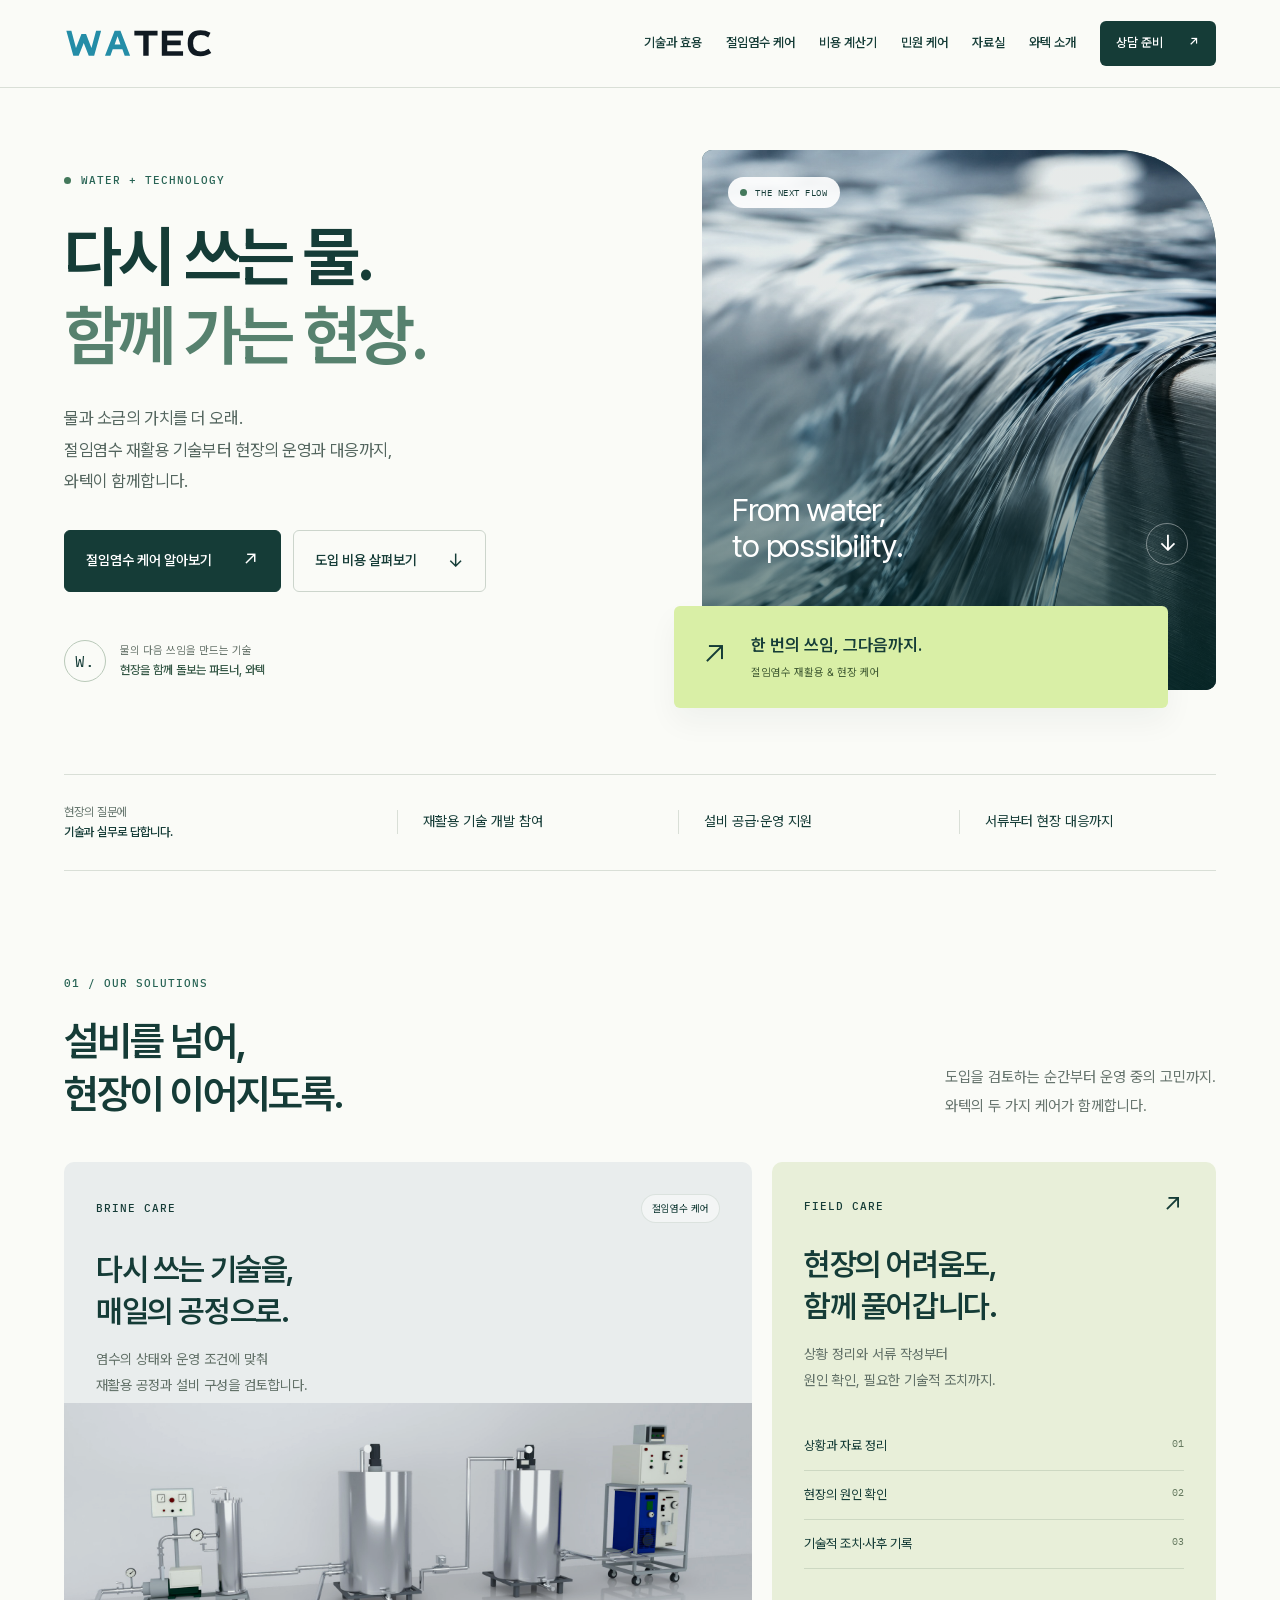
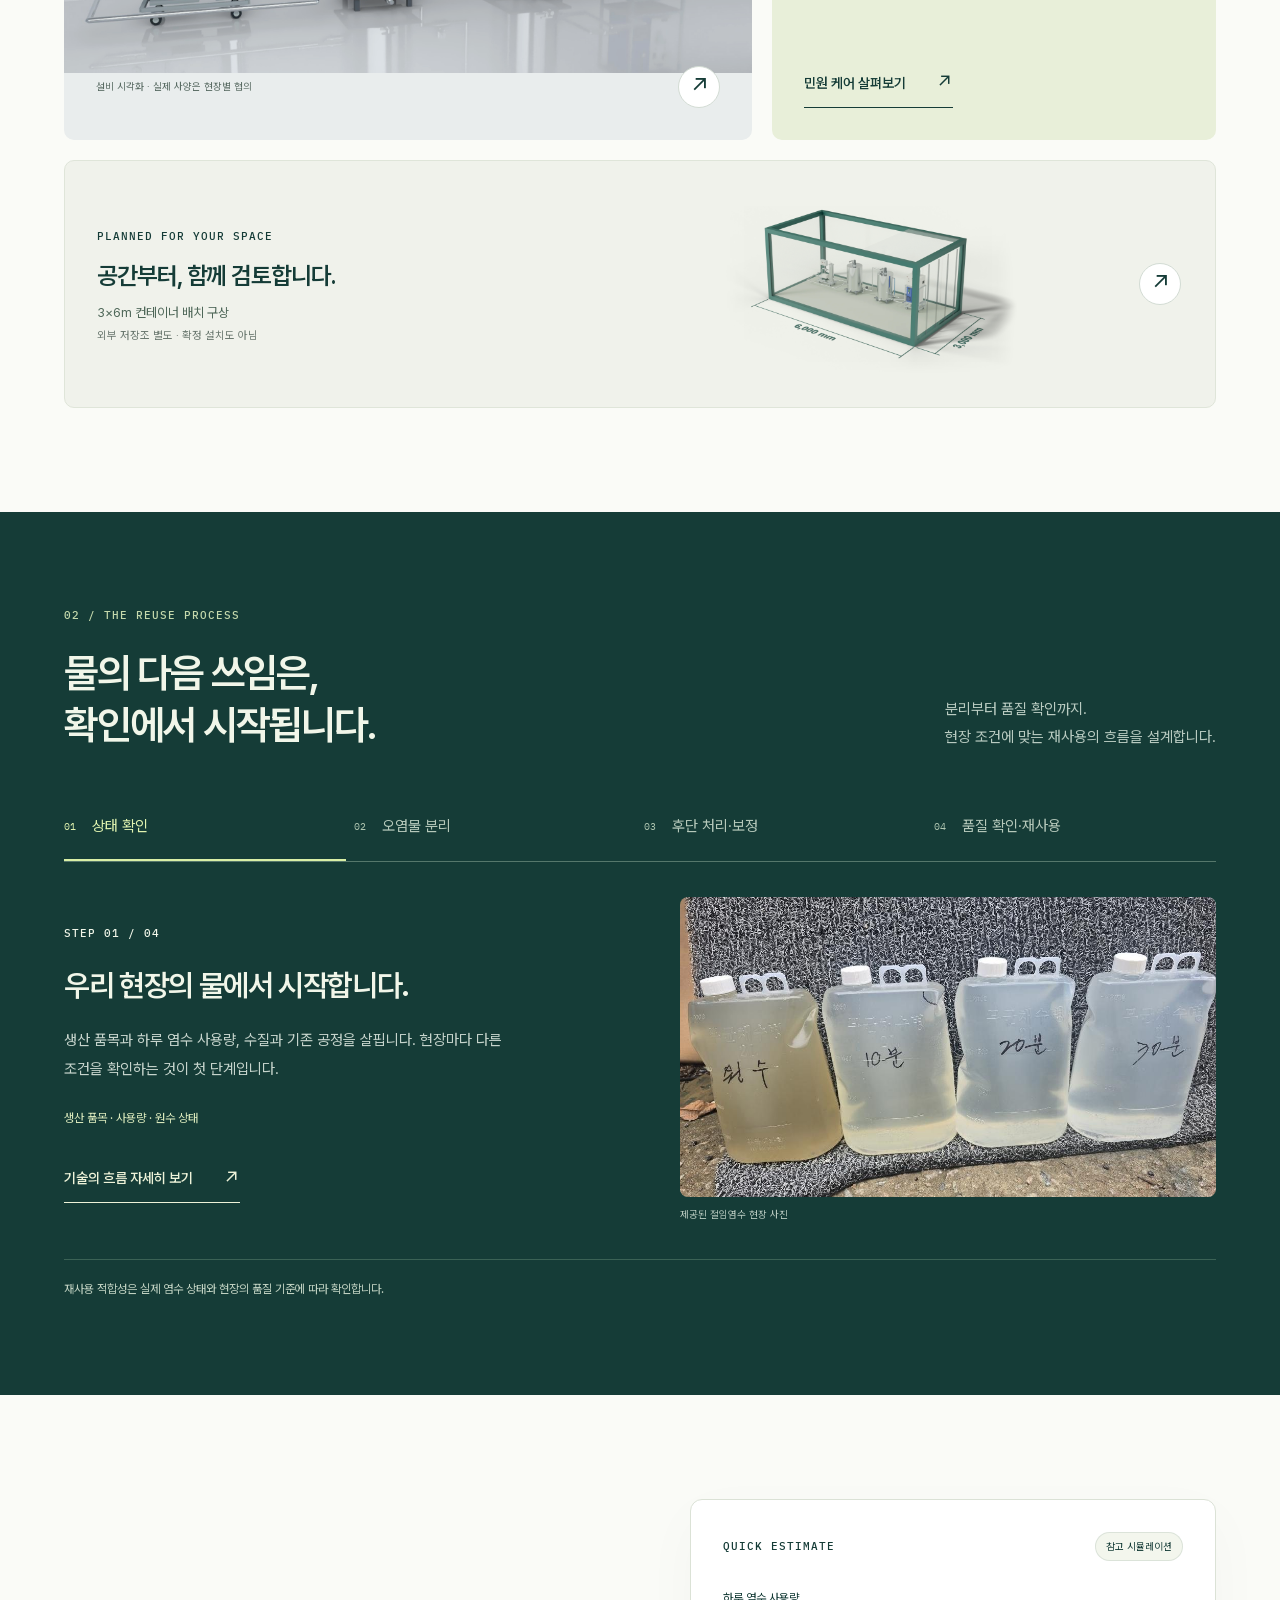
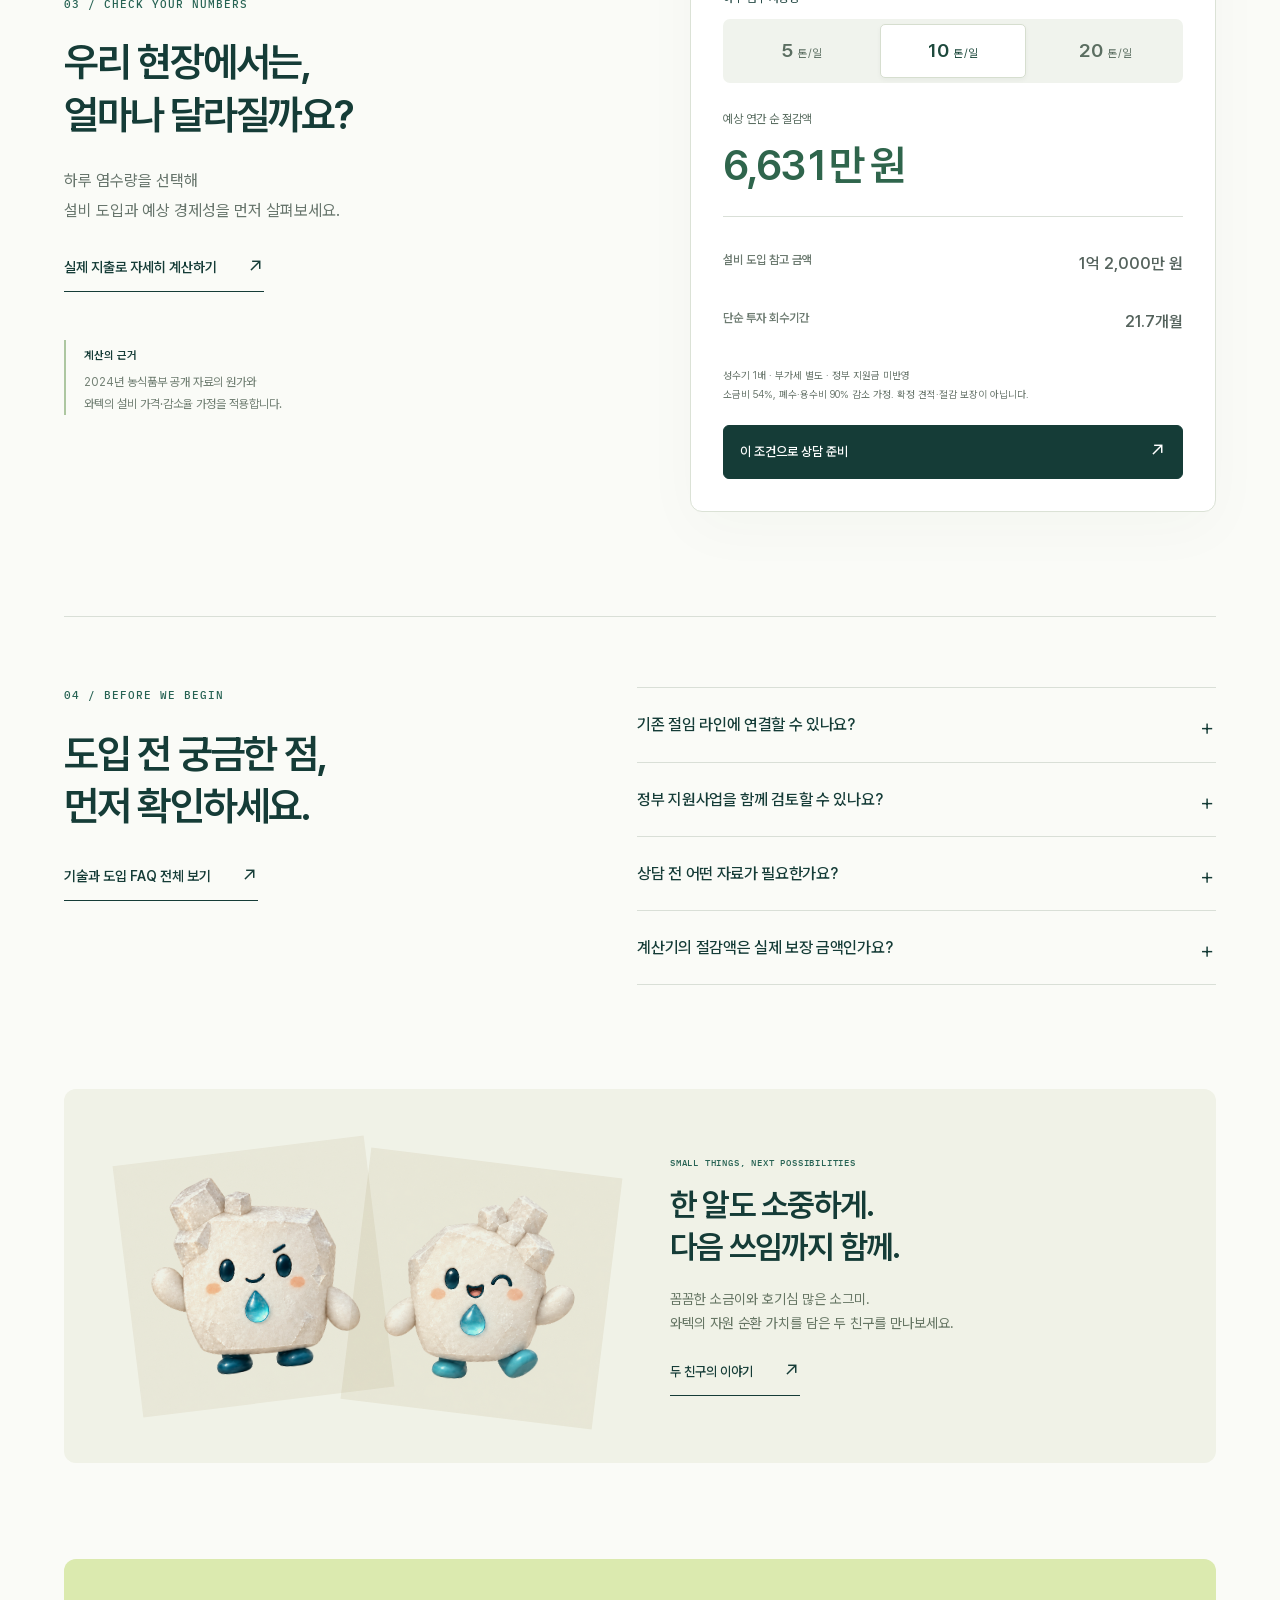
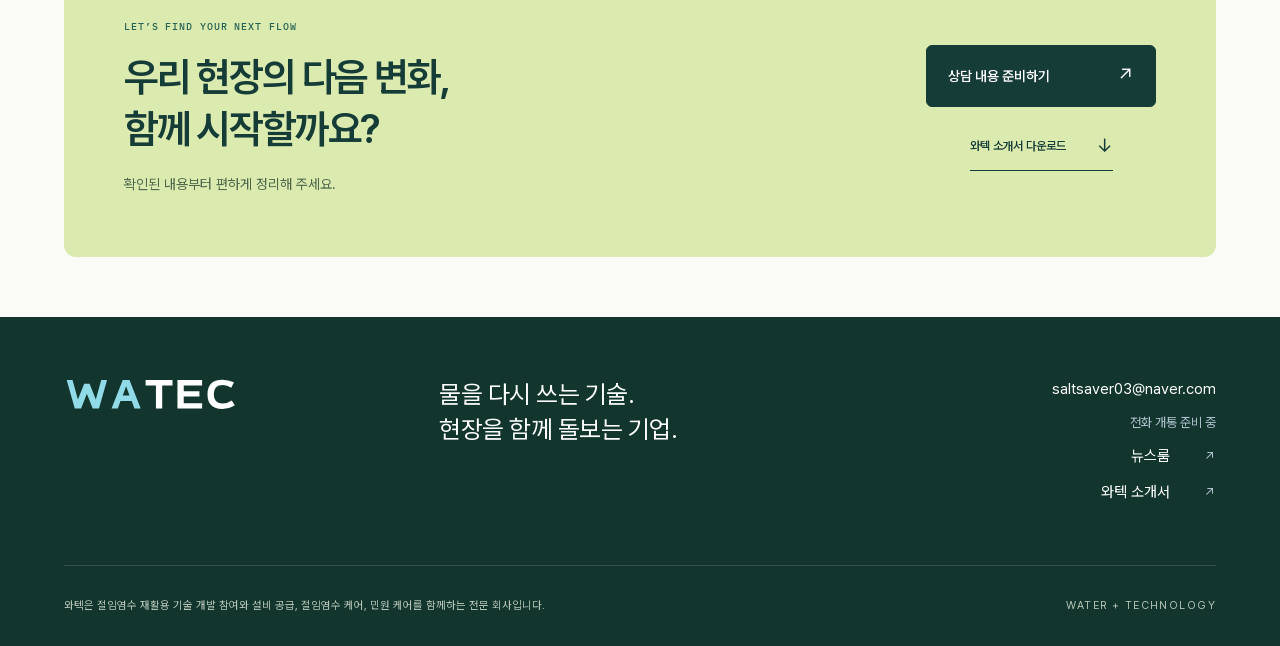
==== index.html @ d9c5944d "Publish WATEC W28 shared preview" ====
<!doctype html><html lang="ko"><head><meta charset="utf-8"><meta name="viewport" content="width=device-width,initial-scale=1"><meta name="robots" content="noindex,nofollow"><meta name="description" content="절임염수 재활용과 현장 케어. 와텍은 절임염수 재활용 기술 개발 참여와 설비 공급, 절임염수 케어, 민원 케어를 함께하는 전문 회사입니다."><meta name="theme-color" content="#153c37"><meta property="og:type" content="website"><meta property="og:locale" content="ko_KR"><meta property="og:title" content="절임염수 재활용과 현장 케어 | WATEC 와텍"><meta property="og:description" content="와텍은 절임염수 재활용 기술 개발 참여와 설비 공급, 절임염수 케어, 민원 케어를 함께하는 전문 회사입니다."><title>절임염수 재활용과 현장 케어 | WATEC 와텍</title><link rel="icon" href="assets/favicon.svg?v=simple-3" type="image/svg+xml"><link rel="stylesheet" href="assets/fonts/pretendard/pretendard.css"><link rel="stylesheet" href="style.css?v=w27"><link rel="stylesheet" href="economics.css?v=w27"><link rel="stylesheet" href="postmodern.css?v=w27"><link rel="stylesheet" href="concept.css?v=w28"></head><body class="home-page"><a class="skip" href="#main">본문으로 이동</a><header class="header"><a class="brand" href="index.html" aria-label="WATEC 홈"><img src="assets/logo.svg?v=simple-3" width="174" height="36" alt="WATEC — WATER + TECHNOLOGY"></a><button class="menu-toggle" aria-label="메뉴 열기" aria-expanded="false" aria-controls="nav">메뉴 <span>＋</span></button><nav id="nav"><a href="technology.html">기술과 효용</a><a href="system.html">절임염수 케어</a><a href="economics.html">비용 계산기</a><a href="complaints.html">민원 케어</a><a href="resources.html">자료실</a><a href="about.html">와텍 소개</a><a class="nav-cta" href="inquiry.html">상담 준비 <span aria-hidden="true">↗</span></a></nav></header><main id="main">
<section class="w-hero w-shell" aria-labelledby="home-title">
  <div class="w-hero-copy">
    <p class="w-eyebrow"><span class="w-dot" aria-hidden="true"></span> WATER + TECHNOLOGY</p>
    <h1 id="home-title">다시 쓰는 물. <br><em>함께 가는 현장.</em></h1>
    <p class="w-hero-desc">물과 소금의 가치를 더 오래. <br>절임염수 재활용 기술부터 현장의 운영과 대응까지, <br>와텍이 함께합니다.</p>
    <div class="w-actions"><a class="w-button" href="system.html">절임염수 케어 알아보기 <span aria-hidden="true">↗</span></a><a class="w-button w-button-outline" href="#home-economics">도입 비용 살펴보기 <span aria-hidden="true">↓</span></a></div>
    <div class="w-hero-foot"><span class="w-mini-mark" aria-hidden="true">W.</span><p>물의 다음 쓰임을 만드는 기술 <br><strong>현장을 함께 돌보는 파트너, 와텍</strong></p></div>
  </div>
  <div class="w-hero-visual">
    <img class="w-water" src="assets/watec-water-r06.jpg" width="1536" height="1024" fetchpriority="high" alt="금속 표면 위로 흐르는 맑은 물을 표현한 와텍 브랜드 이미지">
    <div class="w-visual-label"><span class="w-dot" aria-hidden="true"></span> THE NEXT FLOW</div>
    <div class="w-water-caption"><span>From water, <br>to possibility.</span><a href="#home-flow" aria-label="재활용 처리 흐름 보기">↓</a></div>
    <div class="w-floating-note"><span aria-hidden="true">↗</span><div><strong>한 번의 쓰임, 그다음까지.</strong><p>절임염수 재활용 & 현장 케어</p></div></div>
  </div>
</section>
<div class="w-strip w-shell" aria-label="와텍의 업무 영역"><p>현장의 질문에 <br><strong>기술과 실무로 답합니다.</strong></p><span>재활용 기술 개발 참여</span><span>설비 공급·운영 지원</span><span>서류부터 현장 대응까지</span></div>
<section class="w-section w-shell" id="solutions">
  <div class="w-section-head"><div><p class="w-eyebrow">01 / OUR SOLUTIONS</p><h2>설비를 넘어, <br>현장이 이어지도록.</h2></div><p>도입을 검토하는 순간부터 운영 중의 고민까지. <br>와텍의 두 가지 케어가 함께합니다.</p></div>
  <div class="w-bento">
    <article class="w-equipment-card"><div class="w-card-top"><span class="w-overline">BRINE CARE</span><span class="w-badge">절임염수 케어</span></div><h3>다시 쓰는 기술을, <br>매일의 공정으로.</h3><p>염수의 상태와 운영 조건에 맞춰 <br>재활용 공정과 설비 구성을 검토합니다.</p><img src="assets/watec-equipment-r06.jpg" width="1920" height="1080" loading="lazy" alt="처리 탱크와 배관, 제어반을 표현한 절임염수 재활용 설비 시각화"><div class="w-card-bottom"><span>설비 시각화 · 실제 사양은 현장별 협의</span><a class="w-round-link" href="system.html" aria-label="절임염수 케어 자세히 보기">↗</a></div></article>
    <article class="w-care-card"><div class="w-card-top"><span class="w-overline">FIELD CARE</span><span class="w-outline-icon" aria-hidden="true">↗</span></div><h3>현장의 어려움도, <br>함께 풀어갑니다.</h3><p>상황 정리와 서류 작성부터 <br>원인 확인, 필요한 기술적 조치까지.</p><ul><li>상황과 자료 정리 <span>01</span></li><li>현장의 원인 확인 <span>02</span></li><li>기술적 조치·사후 기록 <span>03</span></li></ul><a class="w-text-link" href="complaints.html">민원 케어 살펴보기 <span aria-hidden="true">↗</span></a></article>
    <a class="w-install-card" href="technology.html#installation"><div><span class="w-overline">PLANNED FOR YOUR SPACE</span><h3>공간부터, 함께 검토합니다.</h3><p>3×6m 컨테이너 배치 구상 <br><small>외부 저장조 별도 · 확정 설치도 아님</small></p></div><img src="assets/container-xray.webp" width="1536" height="1024" loading="lazy" alt="컨테이너 안의 설비 배치를 보여 주는 개념 시각화"><span class="w-round-link" aria-hidden="true">↗</span></a>
  </div>
</section>
<section class="w-flow" id="home-flow"><div class="w-shell">
  <div class="w-section-head"><div><p class="w-eyebrow">02 / THE REUSE PROCESS</p><h2>물의 다음 쓰임은, <br>확인에서 시작됩니다.</h2></div><p>분리부터 품질 확인까지. <br>현장 조건에 맞는 재사용의 흐름을 설계합니다.</p></div>
  <div class="w-flow-tabs" role="tablist" aria-label="재활용 처리 단계" hidden><button type="button" role="tab" id="flow-tab-0" aria-controls="flow-panel-0" aria-selected="true" tabindex="0"><span>01</span>상태 확인</button><button type="button" role="tab" id="flow-tab-1" aria-controls="flow-panel-1" aria-selected="false" tabindex="-1"><span>02</span>오염물 분리</button><button type="button" role="tab" id="flow-tab-2" aria-controls="flow-panel-2" aria-selected="false" tabindex="-1"><span>03</span>후단 처리·보정</button><button type="button" role="tab" id="flow-tab-3" aria-controls="flow-panel-3" aria-selected="false" tabindex="-1"><span>04</span>품질 확인·재사용</button></div>
  <div class="w-flow-panels"><article class="flow-panel" id="flow-panel-0" role="tabpanel" aria-labelledby="flow-tab-0" tabindex="0"><div class="flow-panel-copy"><span class="w-overline">STEP 01 / 04</span><h3>우리 현장의 물에서 시작합니다.</h3><p>생산 품목과 하루 염수 사용량, 수질과 기존 공정을 살핍니다. 현장마다 다른 조건을 확인하는 것이 첫 단계입니다.</p><span class="flow-check">생산 품목 · 사용량 · 원수 상태</span><a class="w-text-link" href="technology.html#principle">기술의 흐름 자세히 보기 <span aria-hidden="true">↗</span></a></div><figure><img src="assets/highsalt-series.jpg" width="900" height="600" loading="lazy" alt="제공된 절임염수 현장 사진"><figcaption>제공된 절임염수 현장 사진</figcaption></figure></article><article class="flow-panel" id="flow-panel-1" role="tabpanel" aria-labelledby="flow-tab-1" tabindex="0"><div class="flow-panel-copy"><span class="w-overline">STEP 02 / 04</span><h3>작은 기포로, 분리의 가능성을.</h3><p>버블·부상분리를 이용해 오염물을 떠오르게 하고, 다단 챔버에서 걷어내는 구성을 검토합니다.</p><span class="flow-check">버블 발생 · 부상분리 · 다단 챔버</span><a class="w-text-link" href="technology.html#principle">기술의 흐름 자세히 보기 <span aria-hidden="true">↗</span></a></div><figure><div class="foam-rotate"><img src="assets/foam-chamber.jpg" width="900" height="600" loading="lazy" alt="제공된 거품 포집 챔버 현장 사진"></div><figcaption>제공된 거품 포집 챔버 현장 사진</figcaption></figure></article><article class="flow-panel" id="flow-panel-2" role="tabpanel" aria-labelledby="flow-tab-2" tabindex="0"><div class="flow-panel-copy"><span class="w-overline">STEP 03 / 04</span><h3>다음 공정에 필요한 조건으로.</h3><p>후단 오존 처리, 계측과 염도 보정 등 현장에 필요한 범위를 정합니다. 분리와 후단 처리를 하나의 흐름으로 연결합니다.</p><span class="flow-check">후단 처리 · 계측 · 염도 보정</span><a class="w-text-link" href="technology.html#principle">기술의 흐름 자세히 보기 <span aria-hidden="true">↗</span></a></div><figure><img src="assets/watec-equipment-r06.jpg" width="900" height="600" loading="lazy" alt="처리 탱크와 제어반을 표현한 설비 시각화"><figcaption>처리 탱크와 제어반을 표현한 설비 시각화</figcaption></figure></article><article class="flow-panel" id="flow-panel-3" role="tabpanel" aria-labelledby="flow-tab-3" tabindex="0"><div class="flow-panel-copy"><span class="w-overline">STEP 04 / 04</span><h3>확인한 물을, 다음 쓰임으로.</h3><p>염도·탁도·냄새·pH·미생물·잔류오존 등 필요한 기준을 확인하고 재사용 여부를 판단합니다. 운전 기록과 관리도 함께 살핍니다.</p><span class="flow-check">품질 기준 · 재사용 판단 · 운전 기록</span><a class="w-text-link" href="technology.html#principle">기술의 흐름 자세히 보기 <span aria-hidden="true">↗</span></a></div><figure><img src="assets/watec-water-r06.jpg" width="900" height="600" loading="lazy" alt="물의 흐름을 표현한 브랜드 연출 이미지"><figcaption>물의 흐름을 표현한 브랜드 연출 이미지</figcaption></figure></article></div>
  <p class="w-flow-note">재사용 적합성은 실제 염수 상태와 현장의 품질 기준에 따라 확인합니다.</p>
</div></section>
<section class="w-section w-shell w-economics" id="home-economics">
  <div class="w-economics-copy"><p class="w-eyebrow">03 / CHECK YOUR NUMBERS</p><h2>우리 현장에서는, <br>얼마나 달라질까요?</h2><p>하루 염수량을 선택해 <br>설비 도입과 예상 경제성을 먼저 살펴보세요.</p><a class="w-text-link" href="economics.html">실제 지출로 자세히 계산하기 <span aria-hidden="true">↗</span></a><div class="w-source-note"><span>계산의 근거</span><p>2024년 농식품부 공개 자료의 원가와 <br>와텍의 설비 가격·감소율 가정을 적용합니다.</p></div></div>
  <div class="w-roi-card"><div class="w-roi-top"><span class="w-overline">QUICK ESTIMATE</span><span class="w-badge">참고 시뮬레이션</span></div><p class="w-roi-label" id="quick-volume-label">하루 염수 사용량</p><div class="w-size-options" role="group" aria-labelledby="quick-volume-label"><button type="button" data-quick-tons="5" aria-pressed="false">5 <span>톤/일</span></button><button type="button" data-quick-tons="10" aria-pressed="true">10 <span>톤/일</span></button><button type="button" data-quick-tons="20" aria-pressed="false">20 <span>톤/일</span></button></div>
  <div class="w-roi-results" aria-live="polite" aria-atomic="true"><div class="w-roi-main"><span>예상 연간 순 절감액</span><strong id="quick-savings">6,631만 원</strong></div><dl><div><dt>설비 도입 참고 금액</dt><dd id="quick-capex">1억 2,000만 원</dd></div><div><dt>단순 투자 회수기간</dt><dd id="quick-payback">21.7개월</dd></div></dl></div><p class="w-roi-note">성수기 1배 · 부가세 별도 · 정부 지원금 미반영 <br>소금비 54%, 폐수·용수비 90% 감소 가정. 확정 견적·절감 보장이 아닙니다.</p><a id="quick-inquiry" class="w-button" href="inquiry.html?care=brine&amp;tons=10&amp;peak=1&amp;mode=reference">이 조건으로 상담 준비 <span aria-hidden="true">↗</span></a><noscript><p>다른 용량의 계산은 <a href="economics.html">전체 비용 계산기</a>에서 JavaScript를 켠 뒤 확인해 주세요.</p></noscript></div>
</section>
<section class="w-section w-shell w-faq-section"><div><p class="w-eyebrow">04 / BEFORE WE BEGIN</p><h2>도입 전 궁금한 점, <br>먼저 확인하세요.</h2><a class="w-text-link" href="technology.html#faq">기술과 도입 FAQ 전체 보기 <span aria-hidden="true">↗</span></a></div><div class="w-faq-list"><details><summary>기존 절임 라인에 연결할 수 있나요?</summary><p>배관과 전원, 반입·정비 동선, 기존 탱크와의 연결 조건을 살펴봅니다. 3×6m 컨테이너 배치는 시각화 가정이며, 실제 설치 범위는 현장 확인 후 정합니다.</p></details><details><summary>정부 지원사업을 함께 검토할 수 있나요?</summary><p>와텍은 공고 확인과 신청 서류 준비를 지원합니다. 안내된 국비 30%·지방비 40%·자부담 30%는 2024년 자료이며, 현재 신청 자격과 지원 비율은 해당 연도 시군 공고에서 확인해야 합니다.</p></details><details><summary>상담 전 어떤 자료가 필요한가요?</summary><p>생산 품목, 하루 염수 사용량, 기존 설비 사진, 현재 불편한 점부터 준비해 주세요. 아직 모르는 내용이 있어도 확인된 정보부터 정리할 수 있습니다.</p></details><details><summary>계산기의 절감액은 실제 보장 금액인가요?</summary><p>공개 원가 자료와 설비 가격·감소율 가정을 적용한 참고 시뮬레이션입니다. 실제 가동일, 단가, 염수 상태와 운영 방식에 따라 달라집니다. 전체 계산기에서 실제 지출을 입력해 비교할 수 있습니다.</p></details></div></section>
<section class="w-friends w-shell"><div class="w-friends-art"><img src="assets/characters/sogeumi-salt-r01.png" width="1254" height="1254" loading="lazy" alt="와텍의 창작 캐릭터 소금이"><img src="assets/characters/sogeumi-friend-r01.png" width="1254" height="1254" loading="lazy" alt="와텍의 창작 캐릭터 소그미"></div><div><p class="w-eyebrow">SMALL THINGS, NEXT POSSIBILITIES</p><h2>한 알도 소중하게. <br>다음 쓰임까지 함께.</h2><p>꼼꼼한 소금이와 호기심 많은 소그미. <br>와텍의 자원 순환 가치를 담은 두 친구를 만나보세요.</p><a class="w-text-link" href="about.html#friends">두 친구의 이야기 <span aria-hidden="true">↗</span></a></div></section>

<section class="w-contact w-shell"><div><p class="w-eyebrow">LET’S FIND YOUR NEXT FLOW</p><h2>우리 현장의 다음 변화, <br>함께 시작할까요?</h2><p>확인된 내용부터 편하게 정리해 주세요.</p></div><div class="w-contact-actions"><a class="w-button" href="inquiry.html">상담 내용 준비하기 <span aria-hidden="true">↗</span></a><a class="w-text-link" href="downloads/WATEC_소개서_R04.pdf" download>와텍 소개서 다운로드 <span aria-hidden="true">↓</span></a></div></section>
</main><footer><div class="footer-top"><img src="assets/logo-white.svg?v=simple-3" width="174" height="36" alt="WATEC — WATER + TECHNOLOGY"><p>물을 다시 쓰는 기술. <br>현장을 함께 돌보는 기업.</p><div class="footer-contact"><a href="mailto:saltsaver03@naver.com">saltsaver03@naver.com</a><span>전화 개통 준비 중</span><a href="press.html">뉴스룸 <span aria-hidden="true">↗</span></a><a href="resources.html">와텍 소개서 <span aria-hidden="true">↗</span></a></div></div><div class="footer-bottom"><p>와텍은 절임염수 재활용 기술 개발 참여와 설비 공급, 절임염수 케어, 민원 케어를 함께하는 전문 회사입니다.</p><span>WATER + TECHNOLOGY</span></div></footer><script src="calculator.js?v=w27"></script><script src="app.js?v=w27"></script><script src="concept.js?v=w28"></script></body></html>
---- assets/fonts/pretendard/pretendard.css ----
/*
Copyright (c) 2021 Kil Hyung-jin, with Reserved Font Name Pretendard.
https://github.com/orioncactus/pretendard

This Font Software is licensed under the SIL Open Font License, Version 1.1.
This license is copied below, and is also available with a FAQ at:
http://scripts.sil.org/OFL
*/
/* [0] */
@font-face {
	font-family: 'Pretendard Variable';
	font-style: normal;
	font-display: swap;
	font-weight: 45 920;
	src: url(./woff2-dynamic-subset/PretendardVariable.subset.0.woff2) format('woff2-variations');
	unicode-range: U+f9ca-fa0b, U+ff03-ff05, U+ff07, U+ff0a-ff0b, U+ff0d-ff19, U+ff1b, U+ff1d, U+ff20-ff5b, U+ff5d, U+ffe0-ffe3, U+ffe5-ffe6;
}

/* [1] */
@font-face {
	font-family: 'Pretendard Variable';
	font-style: normal;
	font-display: swap;
	font-weight: 45 920;
	src: url(./woff2-dynamic-subset/PretendardVariable.subset.1.woff2) format('woff2-variations');
	unicode-range: U+d723-d728, U+d72a-d733, U+d735-d748, U+d74a-d74f, U+d752-d753, U+d755-d757, U+d75a-d75f, U+d762-d764, U+d766-d768, U+d76a-d76b, U+d76d-d76f, U+d771-d787, U+d789-d78b, U+d78d-d78f, U+d791-d797, U+d79a, U+d79c, U+d79e-d7a3, U+f900-f909, U+f90b-f92e;
}

/* [2] */
@font-face {
	font-family: 'Pretendard Variable';
	font-style: normal;
	font-display: swap;
	font-weight: 45 920;
	src: url(./woff2-dynamic-subset/PretendardVariable.subset.2.woff2) format('woff2-variations');
	unicode-range: U+d679-d68b, U+d68e-d69e, U+d6a0, U+d6a2-d6a7, U+d6a9-d6c3, U+d6c6-d6c7, U+d6c9-d6cb, U+d6cd-d6d3, U+d6d5-d6d6, U+d6d8-d6e3, U+d6e5-d6e7, U+d6e9-d6fb, U+d6fd-d717, U+d719-d71f, U+d721-d722;
}

/* [3] */
@font-face {
	font-family: 'Pretendard Variable';
	font-style: normal;
	font-display: swap;
	font-weight: 45 920;
	src: url(./woff2-dynamic-subset/PretendardVariable.subset.3.woff2) format('woff2-variations');
	unicode-range: U+d5bc-d5c7, U+d5ca-d5cb, U+d5cd-d5cf, U+d5d1-d5d7, U+d5d9-d5da, U+d5dc, U+d5de-d5e3, U+d5e6-d5e7, U+d5e9-d5eb, U+d5ed-d5f6, U+d5f8, U+d5fa-d5ff, U+d602-d603, U+d605-d607, U+d609-d60f, U+d612-d613, U+d616-d61b, U+d61d-d637, U+d63a-d63b, U+d63d-d63f, U+d641-d647, U+d64a-d64c, U+d64e-d653, U+d656-d657, U+d659-d65b, U+d65d-d666, U+d668, U+d66a-d678;
}

/* [4] */
@font-face {
	font-family: 'Pretendard Variable';
	font-style: normal;
	font-display: swap;
	font-weight: 45 920;
	src: url(./woff2-dynamic-subset/PretendardVariable.subset.4.woff2) format('woff2-variations');
	unicode-range: U+d507, U+d509-d50b, U+d50d-d513, U+d515-d53b, U+d53e-d53f, U+d541-d543, U+d545-d54c, U+d54e, U+d550, U+d552-d557, U+d55a-d55b, U+d55d-d55f, U+d561-d564, U+d566-d567, U+d56a, U+d56c, U+d56e-d573, U+d576-d577, U+d579-d583, U+d585-d586, U+d58a-d5a4, U+d5a6-d5bb;
}

/* [5] */
@font-face {
	font-family: 'Pretendard Variable';
	font-style: normal;
	font-display: swap;
	font-weight: 45 920;
	src: url(./woff2-dynamic-subset/PretendardVariable.subset.5.woff2) format('woff2-variations');
	unicode-range: U+d464-d477, U+d47a-d47b, U+d47d-d47f, U+d481-d487, U+d489-d48a, U+d48c, U+d48e-d4e7, U+d4e9-d503, U+d505-d506;
}

/* [6] */
@font-face {
	font-family: 'Pretendard Variable';
	font-style: normal;
	font-display: swap;
	font-weight: 45 920;
	src: url(./woff2-dynamic-subset/PretendardVariable.subset.6.woff2) format('woff2-variations');
	unicode-range: U+d3bf-d3c7, U+d3ca-d3cf, U+d3d1-d3eb, U+d3ee-d3ef, U+d3f1-d3f3, U+d3f5-d3fb, U+d3fd-d400, U+d402-d45b, U+d45d-d463;
}

/* [7] */
@font-face {
	font-family: 'Pretendard Variable';
	font-style: normal;
	font-display: swap;
	font-weight: 45 920;
	src: url(./woff2-dynamic-subset/PretendardVariable.subset.7.woff2) format('woff2-variations');
	unicode-range: U+d2ff, U+d302-d304, U+d306-d30b, U+d30f, U+d311-d313, U+d315-d31b, U+d31e, U+d322-d324, U+d326-d327, U+d32a-d32b, U+d32d-d32f, U+d331-d337, U+d339-d33c, U+d33e-d37b, U+d37e-d37f, U+d381-d383, U+d385-d38b, U+d38e-d390, U+d392-d397, U+d39a-d39b, U+d39d-d39f, U+d3a1-d3a7, U+d3a9-d3aa, U+d3ac, U+d3ae-d3b3, U+d3b5-d3b7, U+d3b9-d3bb, U+d3bd-d3be;
}

/* [8] */
@font-face {
	font-family: 'Pretendard Variable';
	font-style: normal;
	font-display: swap;
	font-weight: 45 920;
	src: url(./woff2-dynamic-subset/PretendardVariable.subset.8.woff2) format('woff2-variations');
	unicode-range: U+d257-d27f, U+d281-d29b, U+d29d-d29f, U+d2a1-d2ab, U+d2ad-d2b7, U+d2ba-d2bb, U+d2bd-d2bf, U+d2c1-d2c7, U+d2c9-d2ef, U+d2f2-d2f3, U+d2f5-d2f7, U+d2f9-d2fe;
}

/* [9] */
@font-face {
	font-family: 'Pretendard Variable';
	font-style: normal;
	font-display: swap;
	font-weight: 45 920;
	src: url(./woff2-dynamic-subset/PretendardVariable.subset.9.woff2) format('woff2-variations');
	unicode-range: U+d1b4, U+d1b6-d1f3, U+d1f5-d22b, U+d22e-d22f, U+d231-d233, U+d235-d23b, U+d23d-d240, U+d242-d256;
}

/* [10] */
@font-face {
	font-family: 'Pretendard Variable';
	font-style: normal;
	font-display: swap;
	font-weight: 45 920;
	src: url(./woff2-dynamic-subset/PretendardVariable.subset.10.woff2) format('woff2-variations');
	unicode-range: U+d105-d12f, U+d132-d133, U+d135-d137, U+d139-d13f, U+d141-d142, U+d144, U+d146-d14b, U+d14e-d14f, U+d151-d153, U+d155-d15b, U+d15e-d187, U+d189-d19f, U+d1a2-d1a3, U+d1a5-d1a7, U+d1a9-d1af, U+d1b2-d1b3;
}

/* [11] */
@font-face {
	font-family: 'Pretendard Variable';
	font-style: normal;
	font-display: swap;
	font-weight: 45 920;
	src: url(./woff2-dynamic-subset/PretendardVariable.subset.11.woff2) format('woff2-variations');
	unicode-range: U+d04b-d04f, U+d051-d057, U+d059-d06b, U+d06d-d06f, U+d071-d073, U+d075-d07b, U+d07e-d0a3, U+d0a6-d0a7, U+d0a9-d0ab, U+d0ad-d0b3, U+d0b6, U+d0b8, U+d0ba-d0bf, U+d0c2-d0c3, U+d0c5-d0c7, U+d0c9-d0cf, U+d0d2, U+d0d6-d0db, U+d0de-d0df, U+d0e1-d0e3, U+d0e5-d0eb, U+d0ee-d0f0, U+d0f2-d104;
}

/* [12] */
@font-face {
	font-family: 'Pretendard Variable';
	font-style: normal;
	font-display: swap;
	font-weight: 45 920;
	src: url(./woff2-dynamic-subset/PretendardVariable.subset.12.woff2) format('woff2-variations');
	unicode-range: U+cfa2-cfc3, U+cfc5-cfdf, U+cfe2-cfe3, U+cfe5-cfe7, U+cfe9-cff4, U+cff6-cffb, U+cffd-cfff, U+d001-d003, U+d005-d017, U+d019-d033, U+d036-d037, U+d039-d03b, U+d03d-d04a;
}

/* [13] */
@font-face {
	font-family: 'Pretendard Variable';
	font-style: normal;
	font-display: swap;
	font-weight: 45 920;
	src: url(./woff2-dynamic-subset/PretendardVariable.subset.13.woff2) format('woff2-variations');
	unicode-range: U+cef0-cef3, U+cef6, U+cef9-ceff, U+cf01-cf03, U+cf05-cf07, U+cf09-cf0f, U+cf11-cf12, U+cf14-cf1b, U+cf1d-cf1f, U+cf21-cf2f, U+cf31-cf53, U+cf56-cf57, U+cf59-cf5b, U+cf5d-cf63, U+cf66, U+cf68, U+cf6a-cf6f, U+cf71-cf84, U+cf86-cf8b, U+cf8d-cfa1;
}

/* [14] */
@font-face {
	font-family: 'Pretendard Variable';
	font-style: normal;
	font-display: swap;
	font-weight: 45 920;
	src: url(./woff2-dynamic-subset/PretendardVariable.subset.14.woff2) format('woff2-variations');
	unicode-range: U+ce3c-ce57, U+ce5a-ce5b, U+ce5d-ce5f, U+ce61-ce67, U+ce6a, U+ce6c, U+ce6e-ce73, U+ce76-ce77, U+ce79-ce7b, U+ce7d-ce83, U+ce85-ce88, U+ce8a-ce8f, U+ce91-ce93, U+ce95-ce97, U+ce99-ce9f, U+cea2, U+cea4-ceab, U+cead-cee3, U+cee6-cee7, U+cee9-ceeb, U+ceed-ceef;
}

/* [15] */
@font-face {
	font-family: 'Pretendard Variable';
	font-style: normal;
	font-display: swap;
	font-weight: 45 920;
	src: url(./woff2-dynamic-subset/PretendardVariable.subset.15.woff2) format('woff2-variations');
	unicode-range: U+cd92-cd93, U+cd96-cd97, U+cd99-cd9b, U+cd9d-cda3, U+cda6-cda8, U+cdaa-cdaf, U+cdb1-cdc3, U+cdc5-cdcb, U+cdcd-cde7, U+cde9-ce03, U+ce05-ce1f, U+ce22-ce34, U+ce36-ce3b;
}

/* [16] */
@font-face {
	font-family: 'Pretendard Variable';
	font-style: normal;
	font-display: swap;
	font-weight: 45 920;
	src: url(./woff2-dynamic-subset/PretendardVariable.subset.16.woff2) format('woff2-variations');
	unicode-range: U+ccef-cd07, U+cd0a-cd0b, U+cd0d-cd1a, U+cd1c, U+cd1e-cd2b, U+cd2d-cd5b, U+cd5d-cd77, U+cd79-cd91;
}

/* [17] */
@font-face {
	font-family: 'Pretendard Variable';
	font-style: normal;
	font-display: swap;
	font-weight: 45 920;
	src: url(./woff2-dynamic-subset/PretendardVariable.subset.17.woff2) format('woff2-variations');
	unicode-range: U+cc3f-cc43, U+cc46-cc47, U+cc49-cc4b, U+cc4d-cc53, U+cc55-cc58, U+cc5a-cc5f, U+cc61-cc97, U+cc9a-cc9b, U+cc9d-cc9f, U+cca1-cca7, U+ccaa, U+ccac, U+ccae-ccb3, U+ccb6-ccb7, U+ccb9-ccbb, U+ccbd-cccf, U+ccd1-cce3, U+cce5-ccee;
}

/* [18] */
@font-face {
	font-family: 'Pretendard Variable';
	font-style: normal;
	font-display: swap;
	font-weight: 45 920;
	src: url(./woff2-dynamic-subset/PretendardVariable.subset.18.woff2) format('woff2-variations');
	unicode-range: U+cb91-cbd3, U+cbd5-cbe3, U+cbe5-cc0b, U+cc0e-cc0f, U+cc11-cc13, U+cc15-cc1b, U+cc1d-cc20, U+cc23-cc27, U+cc2a-cc2b, U+cc2d, U+cc2f, U+cc31-cc37, U+cc3a, U+cc3c;
}

/* [19] */
@font-face {
	font-family: 'Pretendard Variable';
	font-style: normal;
	font-display: swap;
	font-weight: 45 920;
	src: url(./woff2-dynamic-subset/PretendardVariable.subset.19.woff2) format('woff2-variations');
	unicode-range: U+caf4-cb47, U+cb4a-cb90;
}

/* [20] */
@font-face {
	font-family: 'Pretendard Variable';
	font-style: normal;
	font-display: swap;
	font-weight: 45 920;
	src: url(./woff2-dynamic-subset/PretendardVariable.subset.20.woff2) format('woff2-variations');
	unicode-range: U+ca4a-ca4b, U+ca4e-ca4f, U+ca51-ca53, U+ca55-ca5b, U+ca5d-ca60, U+ca62-ca83, U+ca85-cabb, U+cabe-cabf, U+cac1-cac3, U+cac5-cacb, U+cacd-cad0, U+cad2, U+cad4-cad8, U+cada-caf3;
}

/* [21] */
@font-face {
	font-family: 'Pretendard Variable';
	font-style: normal;
	font-display: swap;
	font-weight: 45 920;
	src: url(./woff2-dynamic-subset/PretendardVariable.subset.21.woff2) format('woff2-variations');
	unicode-range: U+c996-c997, U+c99a-c99c, U+c99e-c9bf, U+c9c2-c9c3, U+c9c5-c9c7, U+c9c9-c9cf, U+c9d2, U+c9d4, U+c9d7-c9d8, U+c9db, U+c9de-c9df, U+c9e1-c9e3, U+c9e5-c9e6, U+c9e8-c9eb, U+c9ee-c9f0, U+c9f2-c9f7, U+c9f9-ca0b, U+ca0d-ca28, U+ca2a-ca49;
}

/* [22] */
@font-face {
	font-family: 'Pretendard Variable';
	font-style: normal;
	font-display: swap;
	font-weight: 45 920;
	src: url(./woff2-dynamic-subset/PretendardVariable.subset.22.woff2) format('woff2-variations');
	unicode-range: U+c8e9-c8f4, U+c8f6-c8fb, U+c8fe-c8ff, U+c901-c903, U+c905-c90b, U+c90e-c910, U+c912-c917, U+c919-c92b, U+c92d-c94f, U+c951-c953, U+c955-c96b, U+c96d-c973, U+c975-c987, U+c98a-c98b, U+c98d-c98f, U+c991-c995;
}

/* [23] */
@font-face {
	font-family: 'Pretendard Variable';
	font-style: normal;
	font-display: swap;
	font-weight: 45 920;
	src: url(./woff2-dynamic-subset/PretendardVariable.subset.23.woff2) format('woff2-variations');
	unicode-range: U+c841-c84b, U+c84d-c86f, U+c872-c873, U+c875-c877, U+c879-c87f, U+c882-c884, U+c887-c88a, U+c88d-c8c3, U+c8c5-c8df, U+c8e1-c8e8;
}

/* [24] */
@font-face {
	font-family: 'Pretendard Variable';
	font-style: normal;
	font-display: swap;
	font-weight: 45 920;
	src: url(./woff2-dynamic-subset/PretendardVariable.subset.24.woff2) format('woff2-variations');
	unicode-range: U+c779-c77b, U+c77e-c782, U+c786, U+c78b, U+c78d, U+c78f, U+c792-c793, U+c795, U+c797, U+c799-c79f, U+c7a2, U+c7a7-c7ab, U+c7ae-c7bb, U+c7bd-c7c0, U+c7c2-c7c7, U+c7c9-c7dc, U+c7de-c7ff, U+c802-c803, U+c805-c807, U+c809, U+c80b-c80f, U+c812, U+c814, U+c817-c81b, U+c81e-c81f, U+c821-c823, U+c825-c82e, U+c830-c837, U+c839-c83b, U+c83d-c840;
}

/* [25] */
@font-face {
	font-family: 'Pretendard Variable';
	font-style: normal;
	font-display: swap;
	font-weight: 45 920;
	src: url(./woff2-dynamic-subset/PretendardVariable.subset.25.woff2) format('woff2-variations');
	unicode-range: U+c6bb-c6bf, U+c6c2, U+c6c4, U+c6c6-c6cb, U+c6ce-c6cf, U+c6d1-c6d3, U+c6d5-c6db, U+c6dd-c6df, U+c6e1-c6e7, U+c6e9-c6eb, U+c6ed-c6ef, U+c6f1-c6f8, U+c6fa-c703, U+c705-c707, U+c709-c70b, U+c70d-c716, U+c718, U+c71a-c71f, U+c722-c723, U+c725-c727, U+c729-c734, U+c736-c73b, U+c73e-c73f, U+c741-c743, U+c745-c74b, U+c74e-c750, U+c752-c757, U+c759-c773, U+c776-c777;
}

/* [26] */
@font-face {
	font-family: 'Pretendard Variable';
	font-style: normal;
	font-display: swap;
	font-weight: 45 920;
	src: url(./woff2-dynamic-subset/PretendardVariable.subset.26.woff2) format('woff2-variations');
	unicode-range: U+c5f5-c5fb, U+c5fe, U+c602-c605, U+c607, U+c609-c60f, U+c611-c61a, U+c61c-c623, U+c626-c627, U+c629-c62b, U+c62d, U+c62f-c632, U+c636, U+c638, U+c63a-c63f, U+c642-c643, U+c645-c647, U+c649-c652, U+c656-c65b, U+c65d-c65f, U+c661-c663, U+c665-c677, U+c679-c67b, U+c67d-c693, U+c696-c697, U+c699-c69b, U+c69d-c6a3, U+c6a6, U+c6a8, U+c6aa-c6af, U+c6b2-c6b3, U+c6b5-c6b7, U+c6b9-c6ba;
}

/* [27] */
@font-face {
	font-family: 'Pretendard Variable';
	font-style: normal;
	font-display: swap;
	font-weight: 45 920;
	src: url(./woff2-dynamic-subset/PretendardVariable.subset.27.woff2) format('woff2-variations');
	unicode-range: U+c517-c527, U+c52a-c52b, U+c52d-c52f, U+c531-c538, U+c53a, U+c53c, U+c53e-c543, U+c546-c547, U+c54b, U+c54d-c552, U+c556, U+c55a-c55b, U+c55d, U+c55f, U+c562-c563, U+c565-c567, U+c569-c56f, U+c572, U+c574, U+c576-c57b, U+c57e-c57f, U+c581-c583, U+c585-c586, U+c588-c58b, U+c58e, U+c590, U+c592-c596, U+c599-c5b3, U+c5b6-c5b7, U+c5ba, U+c5be-c5c3, U+c5ca-c5cb, U+c5cd, U+c5cf, U+c5d2-c5d3, U+c5d5-c5d7, U+c5d9-c5df, U+c5e1-c5e2, U+c5e4, U+c5e6-c5eb, U+c5ef, U+c5f1-c5f3;
}

/* [28] */
@font-face {
	font-family: 'Pretendard Variable';
	font-style: normal;
	font-display: swap;
	font-weight: 45 920;
	src: url(./woff2-dynamic-subset/PretendardVariable.subset.28.woff2) format('woff2-variations');
	unicode-range: U+c475-c4ef, U+c4f2-c4f3, U+c4f5-c4f7, U+c4f9-c4ff, U+c502-c50b, U+c50d-c516;
}

/* [29] */
@font-face {
	font-family: 'Pretendard Variable';
	font-style: normal;
	font-display: swap;
	font-weight: 45 920;
	src: url(./woff2-dynamic-subset/PretendardVariable.subset.29.woff2) format('woff2-variations');
	unicode-range: U+c3d0-c3d7, U+c3da-c3db, U+c3dd-c3de, U+c3e1-c3ec, U+c3ee-c3f3, U+c3f5-c42b, U+c42d-c463, U+c466-c474;
}

/* [30] */
@font-face {
	font-family: 'Pretendard Variable';
	font-style: normal;
	font-display: swap;
	font-weight: 45 920;
	src: url(./woff2-dynamic-subset/PretendardVariable.subset.30.woff2) format('woff2-variations');
	unicode-range: U+c32b-c367, U+c36a-c36b, U+c36d-c36f, U+c371-c377, U+c37a-c37b, U+c37e-c383, U+c385-c387, U+c389-c3cf;
}

/* [31] */
@font-face {
	font-family: 'Pretendard Variable';
	font-style: normal;
	font-display: swap;
	font-weight: 45 920;
	src: url(./woff2-dynamic-subset/PretendardVariable.subset.31.woff2) format('woff2-variations');
	unicode-range: U+c26a-c26b, U+c26d-c26f, U+c271-c273, U+c275-c27b, U+c27e-c287, U+c289-c28f, U+c291-c297, U+c299-c29a, U+c29c-c2a3, U+c2a5-c2a7, U+c2a9-c2ab, U+c2ad-c2b3, U+c2b6, U+c2b8, U+c2ba-c2bb, U+c2bd-c2db, U+c2de-c2df, U+c2e1-c2e2, U+c2e5-c2ea, U+c2ee, U+c2f0, U+c2f2-c2f5, U+c2f7, U+c2fa-c2fb, U+c2fd-c2ff, U+c301-c307, U+c309-c30c, U+c30e-c312, U+c315-c323, U+c325-c328, U+c32a;
}

/* [32] */
@font-face {
	font-family: 'Pretendard Variable';
	font-style: normal;
	font-display: swap;
	font-weight: 45 920;
	src: url(./woff2-dynamic-subset/PretendardVariable.subset.32.woff2) format('woff2-variations');
	unicode-range: U+c1bc-c1c3, U+c1c5-c1df, U+c1e1-c1fb, U+c1fd-c203, U+c205-c20c, U+c20e, U+c210-c217, U+c21a-c21b, U+c21d-c21e, U+c221-c227, U+c229-c22a, U+c22c, U+c22e, U+c230, U+c233-c24f, U+c251-c257, U+c259-c269;
}

/* [33] */
@font-face {
	font-family: 'Pretendard Variable';
	font-style: normal;
	font-display: swap;
	font-weight: 45 920;
	src: url(./woff2-dynamic-subset/PretendardVariable.subset.33.woff2) format('woff2-variations');
	unicode-range: U+c101-c11b, U+c11f, U+c121-c123, U+c125-c12b, U+c12e, U+c132-c137, U+c13a-c13b, U+c13d-c13f, U+c141-c147, U+c14a, U+c14c-c153, U+c155-c157, U+c159-c15b, U+c15d-c166, U+c169-c16f, U+c171-c177, U+c179-c18b, U+c18e-c18f, U+c191-c193, U+c195-c19b, U+c19d-c19e, U+c1a0, U+c1a2-c1a4, U+c1a6-c1bb;
}

/* [34] */
@font-face {
	font-family: 'Pretendard Variable';
	font-style: normal;
	font-display: swap;
	font-weight: 45 920;
	src: url(./woff2-dynamic-subset/PretendardVariable.subset.34.woff2) format('woff2-variations');
	unicode-range: U+c049-c057, U+c059-c05b, U+c05d-c05f, U+c061-c067, U+c069-c08f, U+c091-c0ab, U+c0ae-c0af, U+c0b1-c0b3, U+c0b5, U+c0b7-c0bb, U+c0be, U+c0c2-c0c7, U+c0ca-c0cb, U+c0cd-c0cf, U+c0d1-c0d7, U+c0d9-c0da, U+c0dc, U+c0de-c0e3, U+c0e5-c0eb, U+c0ed-c0f3, U+c0f6, U+c0f8, U+c0fa-c0ff;
}

/* [35] */
@font-face {
	font-family: 'Pretendard Variable';
	font-style: normal;
	font-display: swap;
	font-weight: 45 920;
	src: url(./woff2-dynamic-subset/PretendardVariable.subset.35.woff2) format('woff2-variations');
	unicode-range: U+bfa7-bfaf, U+bfb1-bfc4, U+bfc6-bfcb, U+bfce-bfcf, U+bfd1-bfd3, U+bfd5-bfdb, U+bfdd-c048;
}

/* [36] */
@font-face {
	font-family: 'Pretendard Variable';
	font-style: normal;
	font-display: swap;
	font-weight: 45 920;
	src: url(./woff2-dynamic-subset/PretendardVariable.subset.36.woff2) format('woff2-variations');
	unicode-range: U+bf07, U+bf09-bf3f, U+bf41-bf4f, U+bf52-bf54, U+bf56-bfa6;
}

/* [37] */
@font-face {
	font-family: 'Pretendard Variable';
	font-style: normal;
	font-display: swap;
	font-weight: 45 920;
	src: url(./woff2-dynamic-subset/PretendardVariable.subset.37.woff2) format('woff2-variations');
	unicode-range: U+be56, U+be58, U+be5c-be5f, U+be62-be63, U+be65-be67, U+be69-be74, U+be76-be7b, U+be7e-be7f, U+be81-be8e, U+be90, U+be92-bea7, U+bea9-becf, U+bed2-bed3, U+bed5-bed6, U+bed9-bee3, U+bee6-bf06;
}

/* [38] */
@font-face {
	font-family: 'Pretendard Variable';
	font-style: normal;
	font-display: swap;
	font-weight: 45 920;
	src: url(./woff2-dynamic-subset/PretendardVariable.subset.38.woff2) format('woff2-variations');
	unicode-range: U+bdb0-bdd3, U+bdd5-bdef, U+bdf1-be0b, U+be0d-be0f, U+be11-be13, U+be15-be43, U+be46-be47, U+be49-be4b, U+be4d-be53;
}

/* [39] */
@font-face {
	font-family: 'Pretendard Variable';
	font-style: normal;
	font-display: swap;
	font-weight: 45 920;
	src: url(./woff2-dynamic-subset/PretendardVariable.subset.39.woff2) format('woff2-variations');
	unicode-range: U+bd03, U+bd06, U+bd08, U+bd0a-bd0f, U+bd11-bd22, U+bd25-bd47, U+bd49-bd58, U+bd5a-bd7f, U+bd82-bd83, U+bd85-bd87, U+bd8a-bd8f, U+bd91-bd92, U+bd94, U+bd96-bd98, U+bd9a-bdaf;
}

/* [40] */
@font-face {
	font-family: 'Pretendard Variable';
	font-style: normal;
	font-display: swap;
	font-weight: 45 920;
	src: url(./woff2-dynamic-subset/PretendardVariable.subset.40.woff2) format('woff2-variations');
	unicode-range: U+bc4e-bc83, U+bc86-bc87, U+bc89-bc8b, U+bc8d-bc93, U+bc96, U+bc98, U+bc9b-bc9f, U+bca2-bca3, U+bca5-bca7, U+bca9-bcb2, U+bcb4-bcbb, U+bcbe-bcbf, U+bcc1-bcc3, U+bcc5-bccc, U+bcce-bcd0, U+bcd2-bcd4, U+bcd6-bcf3, U+bcf7, U+bcf9-bcfb, U+bcfd-bd02;
}

/* [41] */
@font-face {
	font-family: 'Pretendard Variable';
	font-style: normal;
	font-display: swap;
	font-weight: 45 920;
	src: url(./woff2-dynamic-subset/PretendardVariable.subset.41.woff2) format('woff2-variations');
	unicode-range: U+bb90-bba3, U+bba5-bbab, U+bbad-bbbf, U+bbc1-bbf7, U+bbfa-bbfb, U+bbfd-bbfe, U+bc01-bc07, U+bc09-bc0a, U+bc0e, U+bc10, U+bc12-bc13, U+bc17, U+bc19-bc1a, U+bc1e, U+bc20-bc23, U+bc26, U+bc28, U+bc2a-bc2c, U+bc2e-bc2f, U+bc32-bc33, U+bc35-bc37, U+bc39-bc3f, U+bc41-bc42, U+bc44, U+bc46-bc48, U+bc4a-bc4d;
}

/* [42] */
@font-face {
	font-family: 'Pretendard Variable';
	font-style: normal;
	font-display: swap;
	font-weight: 45 920;
	src: url(./woff2-dynamic-subset/PretendardVariable.subset.42.woff2) format('woff2-variations');
	unicode-range: U+bae6-bafb, U+bafd-bb17, U+bb19-bb33, U+bb37, U+bb39-bb3a, U+bb3d-bb43, U+bb45-bb46, U+bb48, U+bb4a-bb4f, U+bb51-bb53, U+bb55-bb57, U+bb59-bb62, U+bb64-bb8f;
}

/* [43] */
@font-face {
	font-family: 'Pretendard Variable';
	font-style: normal;
	font-display: swap;
	font-weight: 45 920;
	src: url(./woff2-dynamic-subset/PretendardVariable.subset.43.woff2) format('woff2-variations');
	unicode-range: U+ba30-ba37, U+ba3a-ba3b, U+ba3d-ba3f, U+ba41-ba47, U+ba49-ba4a, U+ba4c, U+ba4e-ba53, U+ba56-ba57, U+ba59-ba5b, U+ba5d-ba63, U+ba65-ba66, U+ba68-ba6f, U+ba71-ba73, U+ba75-ba77, U+ba79-ba84, U+ba86, U+ba88-baa7, U+baaa, U+baad-baaf, U+bab1-bab7, U+baba, U+babc, U+babe-bae5;
}

/* [44] */
@font-face {
	font-family: 'Pretendard Variable';
	font-style: normal;
	font-display: swap;
	font-weight: 45 920;
	src: url(./woff2-dynamic-subset/PretendardVariable.subset.44.woff2) format('woff2-variations');
	unicode-range: U+b96e-b973, U+b976-b977, U+b979-b97b, U+b97d-b983, U+b986, U+b988, U+b98a-b98d, U+b98f-b9ab, U+b9ae-b9af, U+b9b1-b9b3, U+b9b5-b9bb, U+b9be, U+b9c0, U+b9c2-b9c7, U+b9ca-b9cb, U+b9cd, U+b9d2-b9d7, U+b9da, U+b9dc, U+b9df-b9e0, U+b9e2, U+b9e6-b9e7, U+b9e9-b9f3, U+b9f6, U+b9f8, U+b9fb-ba2f;
}

/* [45] */
@font-face {
	font-family: 'Pretendard Variable';
	font-style: normal;
	font-display: swap;
	font-weight: 45 920;
	src: url(./woff2-dynamic-subset/PretendardVariable.subset.45.woff2) format('woff2-variations');
	unicode-range: U+b8bf-b8cb, U+b8cd-b8e0, U+b8e2-b8e7, U+b8ea-b8eb, U+b8ed-b8ef, U+b8f1-b8f7, U+b8fa, U+b8fc, U+b8fe-b903, U+b905-b917, U+b919-b91f, U+b921-b93b, U+b93d-b957, U+b95a-b95b, U+b95d-b95f, U+b961-b967, U+b969-b96c;
}

/* [46] */
@font-face {
	font-family: 'Pretendard Variable';
	font-style: normal;
	font-display: swap;
	font-weight: 45 920;
	src: url(./woff2-dynamic-subset/PretendardVariable.subset.46.woff2) format('woff2-variations');
	unicode-range: U+b80d-b80f, U+b811-b817, U+b81a, U+b81c-b823, U+b826-b827, U+b829-b82b, U+b82d-b833, U+b836, U+b83a-b83f, U+b841-b85b, U+b85e-b85f, U+b861-b863, U+b865-b86b, U+b86e, U+b870, U+b872-b8af, U+b8b1-b8be;
}

/* [47] */
@font-face {
	font-family: 'Pretendard Variable';
	font-style: normal;
	font-display: swap;
	font-weight: 45 920;
	src: url(./woff2-dynamic-subset/PretendardVariable.subset.47.woff2) format('woff2-variations');
	unicode-range: U+b74d-b75f, U+b761-b763, U+b765-b774, U+b776-b77b, U+b77e-b77f, U+b781-b783, U+b785-b78b, U+b78e, U+b792-b796, U+b79a-b79b, U+b79d-b7a7, U+b7aa, U+b7ae-b7b3, U+b7b6-b7c8, U+b7ca-b7eb, U+b7ee-b7ef, U+b7f1-b7f3, U+b7f5-b7fb, U+b7fe, U+b802-b806, U+b80a-b80b;
}

/* [48] */
@font-face {
	font-family: 'Pretendard Variable';
	font-style: normal;
	font-display: swap;
	font-weight: 45 920;
	src: url(./woff2-dynamic-subset/PretendardVariable.subset.48.woff2) format('woff2-variations');
	unicode-range: U+b6a7-b6aa, U+b6ac-b6b0, U+b6b2-b6ef, U+b6f1-b727, U+b72a-b72b, U+b72d-b72e, U+b731-b737, U+b739-b73a, U+b73c-b743, U+b745-b74c;
}

/* [49] */
@font-face {
	font-family: 'Pretendard Variable';
	font-style: normal;
	font-display: swap;
	font-weight: 45 920;
	src: url(./woff2-dynamic-subset/PretendardVariable.subset.49.woff2) format('woff2-variations');
	unicode-range: U+b605-b60f, U+b612-b617, U+b619-b624, U+b626-b69b, U+b69e-b6a3, U+b6a5-b6a6;
}

/* [50] */
@font-face {
	font-family: 'Pretendard Variable';
	font-style: normal;
	font-display: swap;
	font-weight: 45 920;
	src: url(./woff2-dynamic-subset/PretendardVariable.subset.50.woff2) format('woff2-variations');
	unicode-range: U+b55f, U+b562-b583, U+b585-b59f, U+b5a2-b5a3, U+b5a5-b5a7, U+b5a9-b5b2, U+b5b5-b5ba, U+b5bd-b604;
}

/* [51] */
@font-face {
	font-family: 'Pretendard Variable';
	font-style: normal;
	font-display: swap;
	font-weight: 45 920;
	src: url(./woff2-dynamic-subset/PretendardVariable.subset.51.woff2) format('woff2-variations');
	unicode-range: U+b4a5-b4b6, U+b4b8-b4bf, U+b4c1-b4c7, U+b4c9-b4db, U+b4de-b4df, U+b4e1-b4e2, U+b4e5-b4eb, U+b4ee, U+b4f0, U+b4f2-b513, U+b516-b517, U+b519-b51a, U+b51d-b523, U+b526, U+b528, U+b52b-b52f, U+b532-b533, U+b535-b537, U+b539-b53f, U+b541-b544, U+b546-b54b, U+b54d-b54f, U+b551-b55b, U+b55d-b55e;
}

/* [52] */
@font-face {
	font-family: 'Pretendard Variable';
	font-style: normal;
	font-display: swap;
	font-weight: 45 920;
	src: url(./woff2-dynamic-subset/PretendardVariable.subset.52.woff2) format('woff2-variations');
	unicode-range: U+b3f8-b3fb, U+b3fd-b40f, U+b411-b417, U+b419-b41b, U+b41d-b41f, U+b421-b427, U+b42a-b42b, U+b42d-b44f, U+b452-b453, U+b455-b457, U+b459-b45f, U+b462-b464, U+b466-b46b, U+b46d-b47f, U+b481-b4a3;
}

/* [53] */
@font-face {
	font-family: 'Pretendard Variable';
	font-style: normal;
	font-display: swap;
	font-weight: 45 920;
	src: url(./woff2-dynamic-subset/PretendardVariable.subset.53.woff2) format('woff2-variations');
	unicode-range: U+b342-b353, U+b356-b357, U+b359-b35b, U+b35d-b35e, U+b360-b363, U+b366, U+b368, U+b36a-b36d, U+b36f, U+b372-b373, U+b375-b377, U+b379-b37f, U+b381-b382, U+b384, U+b386-b38b, U+b38d-b3c3, U+b3c6-b3c7, U+b3c9-b3ca, U+b3cd-b3d3, U+b3d6, U+b3d8, U+b3da-b3f7;
}

/* [54] */
@font-face {
	font-family: 'Pretendard Variable';
	font-style: normal;
	font-display: swap;
	font-weight: 45 920;
	src: url(./woff2-dynamic-subset/PretendardVariable.subset.54.woff2) format('woff2-variations');
	unicode-range: U+b27c-b283, U+b285-b28f, U+b292-b293, U+b295-b297, U+b29a-b29f, U+b2a1-b2a4, U+b2a7-b2a9, U+b2ab, U+b2ad-b2c7, U+b2ca-b2cb, U+b2cd-b2cf, U+b2d1-b2d7, U+b2da, U+b2dc, U+b2de-b2e3, U+b2e7, U+b2e9-b2ea, U+b2ef-b2f3, U+b2f6, U+b2f8, U+b2fa-b2fb, U+b2fd-b2fe, U+b302-b303, U+b305-b307, U+b309-b30f, U+b312, U+b316-b31b, U+b31d-b341;
}

/* [55] */
@font-face {
	font-family: 'Pretendard Variable';
	font-style: normal;
	font-display: swap;
	font-weight: 45 920;
	src: url(./woff2-dynamic-subset/PretendardVariable.subset.55.woff2) format('woff2-variations');
	unicode-range: U+b1d6-b1e7, U+b1e9-b1fc, U+b1fe-b203, U+b206-b207, U+b209-b20b, U+b20d-b213, U+b216-b21f, U+b221-b257, U+b259-b273, U+b275-b27b;
}

/* [56] */
@font-face {
	font-family: 'Pretendard Variable';
	font-style: normal;
	font-display: swap;
	font-weight: 45 920;
	src: url(./woff2-dynamic-subset/PretendardVariable.subset.56.woff2) format('woff2-variations');
	unicode-range: U+b120-b122, U+b126-b127, U+b129-b12b, U+b12d-b133, U+b136, U+b138, U+b13a-b13f, U+b142-b143, U+b145-b14f, U+b151-b153, U+b156-b157, U+b159-b177, U+b17a-b17b, U+b17d-b17f, U+b181-b187, U+b189-b18c, U+b18e-b191, U+b195-b1a7, U+b1a9-b1cb, U+b1cd-b1d5;
}

/* [57] */
@font-face {
	font-family: 'Pretendard Variable';
	font-style: normal;
	font-display: swap;
	font-weight: 45 920;
	src: url(./woff2-dynamic-subset/PretendardVariable.subset.57.woff2) format('woff2-variations');
	unicode-range: U+b05f-b07b, U+b07e-b07f, U+b081-b083, U+b085-b08b, U+b08d-b097, U+b09b, U+b09d-b09f, U+b0a2-b0a7, U+b0aa, U+b0b0, U+b0b2, U+b0b6-b0b7, U+b0b9-b0bb, U+b0bd-b0c3, U+b0c6-b0c7, U+b0ca-b0cf, U+b0d1-b0df, U+b0e1-b0e4, U+b0e6-b107, U+b10a-b10b, U+b10d-b10f, U+b111-b112, U+b114-b117, U+b119-b11a, U+b11c-b11f;
}

/* [58] */
@font-face {
	font-family: 'Pretendard Variable';
	font-style: normal;
	font-display: swap;
	font-weight: 45 920;
	src: url(./woff2-dynamic-subset/PretendardVariable.subset.58.woff2) format('woff2-variations');
	unicode-range: U+afac-afb7, U+afba-afbb, U+afbd-afbf, U+afc1-afc6, U+afca-afcc, U+afce-afd3, U+afd5-afe7, U+afe9-afef, U+aff1-b00b, U+b00d-b00f, U+b011-b013, U+b015-b01b, U+b01d-b027, U+b029-b043, U+b045-b047, U+b049, U+b04b, U+b04d-b052, U+b055-b056, U+b058-b05c, U+b05e;
}

/* [59] */
@font-face {
	font-family: 'Pretendard Variable';
	font-style: normal;
	font-display: swap;
	font-weight: 45 920;
	src: url(./woff2-dynamic-subset/PretendardVariable.subset.59.woff2) format('woff2-variations');
	unicode-range: U+af03-af07, U+af09-af2b, U+af2e-af33, U+af35-af3b, U+af3e-af40, U+af44-af47, U+af4a-af5c, U+af5e-af63, U+af65-af7f, U+af81-afab;
}

/* [60] */
@font-face {
	font-family: 'Pretendard Variable';
	font-style: normal;
	font-display: swap;
	font-weight: 45 920;
	src: url(./woff2-dynamic-subset/PretendardVariable.subset.60.woff2) format('woff2-variations');
	unicode-range: U+ae56-ae5b, U+ae5e-ae60, U+ae62-ae64, U+ae66-ae67, U+ae69-ae6b, U+ae6d-ae83, U+ae85-aebb, U+aebf, U+aec1-aec3, U+aec5-aecb, U+aece, U+aed0, U+aed2-aed7, U+aed9-aef3, U+aef5-af02;
}

/* [61] */
@font-face {
	font-family: 'Pretendard Variable';
	font-style: normal;
	font-display: swap;
	font-weight: 45 920;
	src: url(./woff2-dynamic-subset/PretendardVariable.subset.61.woff2) format('woff2-variations');
	unicode-range: U+ad9c-ada3, U+ada5-adbf, U+adc1-adc3, U+adc5-adc7, U+adc9-add2, U+add4-addb, U+addd-addf, U+ade1-ade3, U+ade5-adf7, U+adfa-adfb, U+adfd-adff, U+ae02-ae07, U+ae0a, U+ae0c, U+ae0e-ae13, U+ae15-ae2f, U+ae31-ae33, U+ae35-ae37, U+ae39-ae3f, U+ae42, U+ae44, U+ae46-ae49, U+ae4b, U+ae4f, U+ae51-ae53, U+ae55;
}

/* [62] */
@font-face {
	font-family: 'Pretendard Variable';
	font-style: normal;
	font-display: swap;
	font-weight: 45 920;
	src: url(./woff2-dynamic-subset/PretendardVariable.subset.62.woff2) format('woff2-variations');
	unicode-range: U+ace2-ace3, U+ace5-ace6, U+ace9-acef, U+acf2, U+acf4, U+acf7-acfb, U+acfe-acff, U+ad01-ad03, U+ad05-ad0b, U+ad0d-ad10, U+ad12-ad1b, U+ad1d-ad33, U+ad35-ad48, U+ad4a-ad4f, U+ad51-ad6b, U+ad6e-ad6f, U+ad71-ad72, U+ad77-ad7c, U+ad7e, U+ad80, U+ad82-ad87, U+ad89-ad8b, U+ad8d-ad8f, U+ad91-ad9b;
}

/* [63] */
@font-face {
	font-family: 'Pretendard Variable';
	font-style: normal;
	font-display: swap;
	font-weight: 45 920;
	src: url(./woff2-dynamic-subset/PretendardVariable.subset.63.woff2) format('woff2-variations');
	unicode-range: U+ac25-ac2c, U+ac2e, U+ac30, U+ac32-ac37, U+ac39-ac3f, U+ac41-ac4c, U+ac4e-ac6f, U+ac72-ac73, U+ac75-ac76, U+ac79-ac7f, U+ac82, U+ac84-ac88, U+ac8a-ac8b, U+ac8d-ac8f, U+ac91-ac93, U+ac95-ac9b, U+ac9d-ac9e, U+aca1-aca7, U+acab, U+acad-acaf, U+acb1-acb7, U+acba-acbb, U+acbe-acc0, U+acc2-acc3, U+acc5-acdf;
}

/* [64] */
@font-face {
	font-family: 'Pretendard Variable';
	font-style: normal;
	font-display: swap;
	font-weight: 45 920;
	src: url(./woff2-dynamic-subset/PretendardVariable.subset.64.woff2) format('woff2-variations');
	unicode-range: U+99df, U+99ed, U+99f1, U+99ff, U+9a01, U+9a08, U+9a0e-9a0f, U+9a19, U+9a2b, U+9a30, U+9a36-9a37, U+9a40, U+9a43, U+9a45, U+9a4d, U+9a55, U+9a57, U+9a5a-9a5b, U+9a5f, U+9a62, U+9a65, U+9a69-9a6a, U+9aa8, U+9ab8, U+9ad3, U+9ae5, U+9aee, U+9b1a, U+9b27, U+9b2a, U+9b31, U+9b3c, U+9b41-9b45, U+9b4f, U+9b54, U+9b5a, U+9b6f, U+9b8e, U+9b91, U+9b9f, U+9bab, U+9bae, U+9bc9, U+9bd6, U+9be4, U+9be8, U+9c0d, U+9c10, U+9c12, U+9c15, U+9c25, U+9c32, U+9c3b, U+9c47, U+9c49, U+9c57, U+9ce5, U+9ce7, U+9ce9, U+9cf3-9cf4, U+9cf6, U+9d09, U+9d1b, U+9d26, U+9d28, U+9d3b, U+9d51, U+9d5d, U+9d60-9d61, U+9d6c, U+9d72, U+9da9, U+9daf, U+9db4, U+9dc4, U+9dd7, U+9df2, U+9df8-9dfa, U+9e1a, U+9e1e, U+9e75, U+9e79, U+9e7d, U+9e7f, U+9e92-9e93, U+9e97, U+9e9d, U+9e9f, U+9ea5, U+9eb4-9eb5, U+9ebb, U+9ebe, U+9ec3, U+9ecd-9ece, U+9ed4, U+9ed8, U+9edb-9edc, U+9ede, U+9ee8, U+9ef4, U+9f07-9f08, U+9f0e, U+9f13, U+9f20, U+9f3b, U+9f4a-9f4b, U+9f4e, U+9f52, U+9f5f, U+9f61, U+9f67, U+9f6a, U+9f6c, U+9f77, U+9f8d, U+9f90, U+9f95, U+9f9c, U+ac02-ac03, U+ac05-ac06, U+ac09-ac0f, U+ac17-ac18, U+ac1b, U+ac1e-ac1f, U+ac21-ac23;
}

/* [65] */
@font-face {
	font-family: 'Pretendard Variable';
	font-style: normal;
	font-display: swap;
	font-weight: 45 920;
	src: url(./woff2-dynamic-subset/PretendardVariable.subset.65.woff2) format('woff2-variations');
	unicode-range: U+338c-339c, U+339f-33a0, U+33a2-33cb, U+33cf-33d0, U+33d3, U+33d6, U+33d8, U+33db-33dd, U+4e01, U+4e03, U+4e07-4e08, U+4e11, U+4e14-4e15, U+4e18-4e19, U+4e1e, U+4e32, U+4e38-4e39, U+4e42-4e43, U+4e45, U+4e4d-4e4f, U+4e56, U+4e58-4e59, U+4e5d-4e5e, U+4e6b, U+4e6d, U+4e73, U+4e76-4e77, U+4e7e, U+4e82, U+4e86, U+4e88, U+4e8e, U+4e90-4e92, U+4e94-4e95, U+4e98, U+4e9b, U+4e9e, U+4ea1-4ea2, U+4ea4-4ea6, U+4ea8, U+4eab, U+4ead-4eae, U+4eb6, U+4ec0-4ec1, U+4ec4, U+4ec7, U+4ecb, U+4ecd, U+4ed4-4ed5, U+4ed7-4ed9, U+4edd, U+4edf, U+4ee4, U+4ef0, U+4ef2, U+4ef6-4ef7, U+4efb, U+4f01, U+4f09, U+4f0b, U+4f0d-4f11, U+4f2f, U+4f34, U+4f36, U+4f38, U+4f3a, U+4f3c-4f3d;
}

/* [66] */
@font-face {
	font-family: 'Pretendard Variable';
	font-style: normal;
	font-display: swap;
	font-weight: 45 920;
	src: url(./woff2-dynamic-subset/PretendardVariable.subset.66.woff2) format('woff2-variations');
	unicode-range: U+3136, U+3138, U+313a-3140, U+3143-3144, U+3150, U+3152, U+3154-3156, U+3158-315b, U+315d-315f, U+3162, U+3164-318c, U+318e, U+3200-321b, U+3231, U+3239, U+3251-325a, U+3260-327b, U+327e-327f, U+328a-3290, U+3294, U+329e, U+32a5, U+3380-3384, U+3388-338b;
}

/* [67] */
@font-face {
	font-family: 'Pretendard Variable';
	font-style: normal;
	font-display: swap;
	font-weight: 45 920;
	src: url(./woff2-dynamic-subset/PretendardVariable.subset.67.woff2) format('woff2-variations');
	unicode-range: U+2f7d, U+2f7f-2f8b, U+2f8e-2f90, U+2f92-2f97, U+2f99-2fa0, U+2fa2-2fa3, U+2fa5-2fa9, U+2fac-2fb1, U+2fb3-2fbc, U+2fc1-2fca, U+2fcd-2fd4, U+3003, U+3012-3019, U+301c, U+301e-3020, U+3036, U+3041, U+3043, U+3045, U+3047, U+3049, U+304e, U+3050, U+3052, U+3056, U+305a, U+305c, U+305e, U+3062, U+3065, U+306c, U+3070-307d, U+3080, U+3085, U+3087, U+308e, U+3090-3091, U+30a1, U+30a5, U+30a9, U+30ae, U+30b1-30b2, U+30b4, U+30b6, U+30bc-30be, U+30c2, U+30c5, U+30cc, U+30d2, U+30d4, U+30d8-30dd, U+30e4, U+30e6, U+30e8, U+30ee, U+30f0-30f2, U+30f4-30f6, U+3133, U+3135;
}

/* [68] */
@font-face {
	font-family: 'Pretendard Variable';
	font-style: normal;
	font-display: swap;
	font-weight: 45 920;
	src: url(./woff2-dynamic-subset/PretendardVariable.subset.68.woff2) format('woff2-variations');
	unicode-range: U+2541-254b, U+25a4-25a9, U+25b1, U+25b5, U+25b9, U+25bf, U+25c1, U+25c3, U+25c9-25ca, U+25cc, U+25ce, U+25d0-25d1, U+25e6, U+25ef, U+260f, U+261d, U+261f, U+262f, U+2660, U+2664, U+2667-2669, U+266d, U+266f, U+2716, U+271a, U+273d, U+2756, U+2776-277f, U+278a-2793, U+2963, U+2965, U+2ac5-2ac6, U+2acb-2acc, U+2f00, U+2f04, U+2f06, U+2f08, U+2f0a-2f0b, U+2f11-2f12, U+2f14, U+2f17-2f18, U+2f1c-2f1d, U+2f1f-2f20, U+2f23-2f26, U+2f28-2f29, U+2f2b, U+2f2d, U+2f2f-2f32, U+2f38, U+2f3c-2f40, U+2f42-2f4c, U+2f4f-2f52, U+2f54-2f58, U+2f5a-2f66, U+2f69-2f70, U+2f72-2f76, U+2f78, U+2f7a-2f7c;
}

/* [69] */
@font-face {
	font-family: 'Pretendard Variable';
	font-style: normal;
	font-display: swap;
	font-weight: 45 920;
	src: url(./woff2-dynamic-subset/PretendardVariable.subset.69.woff2) format('woff2-variations');
	unicode-range: U+2479-2487, U+249c-24d1, U+24d3-24d7, U+24d9-24e9, U+24eb-24f4, U+2500-2501, U+2503, U+250c-2513, U+2515-2516, U+2518-2540;
}

/* [70] */
@font-face {
	font-family: 'Pretendard Variable';
	font-style: normal;
	font-display: swap;
	font-weight: 45 920;
	src: url(./woff2-dynamic-subset/PretendardVariable.subset.70.woff2) format('woff2-variations');
	unicode-range: U+215b-215e, U+2162-2169, U+2170-2179, U+2195-2199, U+21b0-21b4, U+21bc, U+21c0, U+21c4-21c5, U+21cd, U+21cf-21d4, U+21e0-21e3, U+21e6-21e9, U+2200, U+2202-2203, U+2206-2209, U+220b-220c, U+220f, U+2211, U+2213, U+221a, U+221d-2220, U+2222, U+2225-2227, U+2229-222c, U+222e, U+2234-2237, U+223d, U+2243, U+2245, U+2248, U+2250-2253, U+225a, U+2260-2262, U+2264-2267, U+226a-226b, U+226e-2273, U+2276-2277, U+2279-227b, U+2280-2287, U+228a-228b, U+2295-2297, U+22a3-22a5, U+22bb-22bc, U+22ce-22cf, U+22da-22db, U+22ee-22ef, U+2306, U+2312, U+2314, U+2467-2478;
}

/* [71] */
@font-face {
	font-family: 'Pretendard Variable';
	font-style: normal;
	font-display: swap;
	font-weight: 45 920;
	src: url(./woff2-dynamic-subset/PretendardVariable.subset.71.woff2) format('woff2-variations');
	unicode-range: U+81-82, U+84, U+a2-a5, U+a7-a8, U+aa, U+ac, U+b1-b3, U+b6, U+b8-ba, U+bc-be, U+c0, U+c2, U+c6-cb, U+ce-d0, U+d4, U+d8-d9, U+db-dc, U+de-df, U+e6, U+eb, U+ee-f0, U+f4, U+f7-f9, U+fb, U+fe-ff, U+111, U+126-127, U+132-133, U+138, U+13f-142, U+149-14b, U+152-153, U+166-167, U+2bc, U+2c7, U+2d0, U+2d8-2d9, U+2db-2dd, U+391-394, U+396-3a1, U+3a3-3a9, U+3b2-3b6, U+3b8, U+3bc, U+3be-3c1, U+3c3-3c9, U+2010, U+2015-2016, U+2018-2019, U+201b, U+201f-2021, U+2025, U+2030, U+2033-2036, U+203c, U+203e, U+2042, U+2074, U+207a-207f, U+2081-2084, U+2109, U+2113, U+2116, U+2121, U+2126, U+212b, U+2153-2154;
}

/* [72] */
@font-face {
	font-family: 'Pretendard Variable';
	font-style: normal;
	font-display: swap;
	font-weight: 45 920;
	src: url(./woff2-dynamic-subset/PretendardVariable.subset.72.woff2) format('woff2-variations');
	unicode-range: U+e8, U+2da, U+2160, U+2194, U+3054, U+3058, U+306d, U+3086, U+308d, U+30ac, U+30bb, U+30c4, U+30cd-30ce, U+30e2, U+3132, U+3146, U+3149, U+339d, U+4e3b, U+4f0a, U+4fdd, U+4fe1, U+5409, U+540c, U+5834, U+592a-592b, U+5b9a, U+5dde, U+5e0c, U+5e73, U+5f0f, U+60f3, U+653f, U+661f, U+662f, U+667a, U+683c, U+6b4c, U+6c11, U+767c, U+76ee, U+76f4, U+77f3, U+79d1, U+7a7a, U+7b2c, U+7d22, U+8207, U+8a00, U+8a71, U+9280, U+9580, U+958b, U+96c6, U+9762, U+98df, U+9ed1, U+ac2d, U+adc8, U+add3, U+af48, U+b014, U+b134-b135, U+b158, U+b2aa, U+b35f, U+b6a4, U+b9cf, U+bb63, U+bd23, U+be91, U+c29b, U+c3f4, U+c42c, U+c55c, U+c573, U+c58f, U+c78c, U+c7dd, U+c8f5, U+cad1, U+cc48, U+cf10, U+cf20, U+d03c, U+d07d, U+d2a0, U+d30e, U+d38d, U+d3a8, U+d3c8, U+d5e5, U+d5f9, U+d6e4, U+f90a, U+ff02, U+ff1c;
}

/* [73] */
@font-face {
	font-family: 'Pretendard Variable';
	font-style: normal;
	font-display: swap;
	font-weight: 45 920;
	src: url(./woff2-dynamic-subset/PretendardVariable.subset.73.woff2) format('woff2-variations');
	unicode-range: U+3b1, U+2466, U+25a1, U+25a3, U+261c, U+3008-3009, U+305b, U+305d, U+3069, U+30a7, U+30ba, U+30cf, U+30ef, U+3151, U+3157, U+4e4b, U+4e5f, U+4e8c, U+4eca, U+4ed6, U+4f5b, U+50cf, U+5149, U+5165, U+5171, U+5229, U+529b, U+5316, U+539f, U+53f2, U+571f, U+5728, U+58eb, U+591c, U+5b78, U+5c11, U+5c55, U+5ddd, U+5e02, U+5fb7, U+60c5, U+610f, U+611f, U+6625, U+66f8, U+6797, U+679c, U+682a, U+6d2a, U+706b, U+7406, U+767b, U+76f8, U+77e5, U+7acb, U+898b, U+8a69, U+8def, U+8fd1, U+901a, U+90e8, U+91cd, U+975e, U+ae14, U+ae6c, U+aec0, U+afc7, U+afc9, U+b01c, U+b028, U+b308, U+b311, U+b314, U+b31c, U+b524, U+b560, U+b764, U+b920, U+b9e3, U+bd48, U+be7d, U+c0db, U+c231, U+c270, U+c2e3, U+c37d, U+c3ed, U+c530, U+c6a5, U+c6dc, U+c7a4, U+c954, U+c974, U+d000, U+d565, U+d667, U+d6c5, U+d79d, U+ff1e;
}

/* [74] */
@font-face {
	font-family: 'Pretendard Variable';
	font-style: normal;
	font-display: swap;
	font-weight: 45 920;
	src: url(./woff2-dynamic-subset/PretendardVariable.subset.74.woff2) format('woff2-variations');
	unicode-range: U+131, U+2032, U+2465, U+2642, U+3048, U+3051, U+3083-3084, U+308f, U+30c0, U+30d1, U+30d3, U+30d6, U+30df, U+30e7, U+3153, U+4e16, U+4e8b, U+4ee5, U+5206, U+52a0, U+52d5, U+53e4, U+53ef, U+54c1, U+57ce, U+597d, U+5b8c, U+5ea6, U+5f8c, U+5f97, U+6210, U+6240, U+624b, U+6728, U+6bd4, U+7236, U+7269, U+7279, U+738b, U+7528, U+7530, U+767e, U+798f, U+8005, U+8a18, U+90fd, U+91cc, U+9577, U+9593, U+98a8, U+ac20, U+acf6, U+ad90, U+af5d, U+af80, U+afcd, U+aff0, U+b0a1, U+b0b5, U+b1fd, U+b2fc, U+b380, U+b51b, U+b584, U+b5b3, U+b8fd, U+b93c, U+b9f4, U+bb44, U+bc08, U+bc27, U+bc49, U+be55, U+be64, U+bfb0, U+bfc5, U+c178, U+c21f, U+c314, U+c4f1, U+c58d, U+c664, U+c698, U+c6a7, U+c6c1, U+c9ed, U+cac0, U+cacc, U+cad9, U+ccb5, U+cdcc, U+d0e4, U+d143, U+d320, U+d330, U+d54d, U+ff06, U+ff1f, U+ff5e;
}

/* [75] */
@font-face {
	font-family: 'Pretendard Variable';
	font-style: normal;
	font-display: swap;
	font-weight: 45 920;
	src: url(./woff2-dynamic-subset/PretendardVariable.subset.75.woff2) format('woff2-variations');
	unicode-range: U+b4, U+20a9, U+20ac, U+2190, U+24d8, U+2502, U+2514, U+2592, U+25c7-25c8, U+2663, U+3060, U+3064, U+3081, U+3088, U+30a3, U+30a6, U+30aa, U+30b5, U+30c7, U+30ca-30cb, U+30d0, U+30e3, U+30e5, U+339e, U+4e09, U+4eac, U+4f5c, U+5167-5168, U+516c, U+51fa, U+5408, U+540d, U+591a, U+5b57, U+6211, U+65b9, U+660e, U+6642, U+6700, U+6b63, U+6e2f, U+7063, U+7532, U+793e, U+81ea, U+8272, U+82b1, U+897f, U+8eca, U+91ce, U+ac38, U+ad76, U+ae84, U+aecc, U+b07d, U+b0b1, U+b215, U+b2a0, U+b310, U+b3d7, U+b52a, U+b618, U+b775, U+b797, U+bcd5, U+bd59, U+be80, U+bea8, U+bed1, U+bee4-bee5, U+c060, U+c2ef, U+c329, U+c3dc, U+c597, U+c5bd, U+c5e5, U+c69c, U+c9d6, U+ca29, U+ca5c, U+ca84, U+cc39, U+cc3b, U+ce89, U+cee5, U+cf65, U+cf85, U+d058, U+d145, U+d22d, U+d325, U+d37d, U+d3ad, U+d769, U+ff0c;
}

/* [76] */
@font-face {
	font-family: 'Pretendard Variable';
	font-style: normal;
	font-display: swap;
	font-weight: 45 920;
	src: url(./woff2-dynamic-subset/PretendardVariable.subset.76.woff2) format('woff2-variations');
	unicode-range: U+2161, U+2228, U+2299, U+2464, U+2517, U+2640, U+3042, U+304a, U+3053, U+3061, U+307f, U+3082, U+308c, U+3092, U+30a8, U+30ab, U+30ad, U+30b0, U+30b3, U+30b7, U+30c1, U+30c6, U+30c9, U+30d5, U+30d7, U+30de, U+30e0-30e1, U+30ec-30ed, U+4e0b, U+4e0d, U+4ee3, U+53f0, U+548c, U+5b89, U+5bb6, U+5c0f, U+611b, U+6771, U+6aa2, U+6bcd, U+6c34, U+6cd5, U+6d77, U+767d, U+795e, U+8ecd, U+9999, U+9ad8, U+ac07, U+ac1a, U+ac40, U+ad0c, U+ad88, U+ada4, U+ae01, U+ae65, U+aebd, U+aec4, U+afe8, U+b139, U+b205, U+b383, U+b38c, U+b42c, U+b461, U+b55c, U+b78f, U+b8fb, U+b9f7, U+bafc, U+bc99, U+bed8, U+bfcd, U+c0bf, U+c0f9, U+c167, U+c204, U+c20f, U+c22f, U+c258, U+c298, U+c2bc, U+c388, U+c501, U+c50c, U+c5b9, U+c5ce, U+c641, U+c648, U+c73d, U+ca50, U+ca61, U+cc4c, U+ceac, U+d0d4, U+d5f7, U+d6d7, U+ff1a;
}

/* [77] */
@font-face {
	font-family: 'Pretendard Variable';
	font-style: normal;
	font-display: swap;
	font-weight: 45 920;
	src: url(./woff2-dynamic-subset/PretendardVariable.subset.77.woff2) format('woff2-variations');
	unicode-range: U+2103, U+2463, U+25c6, U+25cb, U+266c, U+3001, U+300a, U+3046, U+304c-304d, U+304f, U+3055, U+3059, U+3063, U+3066-3068, U+306f, U+3089, U+30b8, U+30bf, U+314f, U+4e0a, U+570b, U+5730, U+5916, U+5929, U+5c71, U+5e74, U+5fc3, U+601d, U+6027, U+63d0, U+6709, U+6734, U+751f, U+7684, U+82f1, U+9053, U+91d1, U+97f3, U+ac2f, U+ac4d, U+adc4, U+ade4, U+ae41, U+ae4d-ae4e, U+aed1, U+afb9, U+b0e0, U+b299, U+b365, U+b46c, U+b480, U+b4c8, U+b7b4, U+b819, U+b918, U+baab, U+bab9, U+be8f, U+bed7, U+c0ec, U+c19f, U+c1a5, U+c3d9, U+c464, U+c53d, U+c553, U+c570, U+c5cc, U+c633, U+c6a4, U+c7a3, U+c7a6, U+c886, U+c9d9-c9da, U+c9ec, U+ca0c, U+cc21, U+cd1b, U+cd78, U+cdc4, U+cef8, U+cfe4, U+d0a5, U+d0b5, U+d0ec, U+d15d, U+d188, U+d23c, U+d2ac, U+d729, U+d79b, U+ff01, U+ff08-ff09, U+ff5c;
}

/* [78] */
@font-face {
	font-family: 'Pretendard Variable';
	font-style: normal;
	font-display: swap;
	font-weight: 45 920;
	src: url(./woff2-dynamic-subset/PretendardVariable.subset.78.woff2) format('woff2-variations');
	unicode-range: U+2039-203a, U+223c, U+25b3, U+25b7, U+25bd, U+25cf, U+266a, U+3002, U+300b, U+304b, U+3057, U+305f, U+306a-306b, U+307e, U+308a-308b, U+3093, U+30a2, U+30af, U+30b9, U+30c3, U+30c8, U+30e9-30eb, U+33a1, U+4e00, U+524d, U+5357, U+5b50, U+7121, U+884c, U+9751, U+ac94, U+aebe, U+aecd, U+af08, U+af41, U+af49, U+b010, U+b053, U+b109, U+b11b, U+b128, U+b154, U+b291, U+b2e6, U+b301, U+b385, U+b525, U+b5b4, U+b729, U+b72f, U+b738, U+b7ff, U+b837, U+b975, U+ba67, U+bb47, U+bc1f, U+bd90, U+bfd4, U+c27c, U+c324, U+c379, U+c3e0, U+c465, U+c53b, U+c58c, U+c610, U+c653, U+c6cd, U+c813, U+c82f, U+c999, U+c9e0, U+cac4, U+cad3, U+cbd4, U+cc10, U+cc22, U+ccb8, U+ccbc, U+cda5, U+ce84, U+cea3, U+cf67, U+cfe1, U+d241, U+d30d, U+d31c, U+d391, U+d401, U+d479, U+d5c9, U+d5db, U+d649, U+d6d4;
}

/* [79] */
@font-face {
	font-family: 'Pretendard Variable';
	font-style: normal;
	font-display: swap;
	font-weight: 45 920;
	src: url(./woff2-dynamic-subset/PretendardVariable.subset.79.woff2) format('woff2-variations');
	unicode-range: U+b0, U+e9, U+2193, U+2462, U+260e, U+261e, U+300e-300f, U+3044, U+30a4, U+30fb-30fc, U+314d, U+5973, U+6545, U+6708, U+7537, U+ac89, U+ac9c, U+acc1, U+ad04, U+ad75, U+ad7d, U+ae45, U+ae61, U+af42, U+b0ab, U+b0af, U+b0b3, U+b12c, U+b194, U+b1a8, U+b220, U+b258, U+b284, U+b2ff, U+b315, U+b371, U+b3d4-b3d5, U+b460, U+b527, U+b534, U+b810, U+b818, U+b98e, U+ba55, U+bbac, U+bc0b, U+bc40, U+bca1, U+bccd, U+bd93, U+be54, U+be5a, U+bf08, U+bf50, U+bf55, U+bfdc, U+c0c0, U+c0d0, U+c0f4, U+c100, U+c11e, U+c170, U+c20d, U+c274, U+c290, U+c308, U+c369, U+c539, U+c587, U+c5ff, U+c6ec, U+c70c, U+c7ad, U+c7c8, U+c83c, U+c881, U+cb48, U+cc60, U+ce69, U+ce6b, U+ce75, U+cf04, U+cf08, U+cf55, U+cf70, U+cffc, U+d0b7, U+d1a8, U+d2c8, U+d384, U+d47c, U+d48b, U+d5dd, U+d5e8, U+d720, U+d759, U+f981;
}

/* [80] */
@font-face {
	font-family: 'Pretendard Variable';
	font-style: normal;
	font-display: swap;
	font-weight: 45 920;
	src: url(./woff2-dynamic-subset/PretendardVariable.subset.80.woff2) format('woff2-variations');
	unicode-range: U+e0, U+e2, U+395, U+3b7, U+3ba, U+2460-2461, U+25a0, U+3010-3011, U+306e, U+30f3, U+314a, U+314c, U+5927, U+65b0, U+7e41, U+97d3, U+9ad4, U+ad49, U+ae0b, U+ae0d, U+ae43, U+ae5d, U+aecf, U+af3c, U+af64, U+afd4, U+b080, U+b084, U+b0c5, U+b10c, U+b1e8, U+b2ac, U+b36e, U+b451, U+b515, U+b540, U+b561, U+b6ab, U+b6b1, U+b72c, U+b730, U+b744, U+b800, U+b8ec, U+b8f0, U+b904, U+b968, U+b96d, U+b987, U+b9d9, U+bb36, U+bb49, U+bc2d, U+bc43, U+bcf6, U+bd89, U+be57, U+be61, U+bed4, U+c090, U+c130, U+c148, U+c19c, U+c2f9, U+c36c, U+c37c, U+c384, U+c3df, U+c575, U+c584, U+c660, U+c719, U+c816, U+ca4d, U+ca54, U+cabc, U+cb49, U+cc14, U+cff5, U+d004, U+d038, U+d0b4, U+d0d3, U+d0e0, U+d0ed, U+d131, U+d1b0, U+d31f, U+d33d, U+d3a0, U+d3ab, U+d514, U+d584, U+d6a1, U+d6cc, U+d749, U+d760, U+d799;
}

/* [81] */
@font-face {
	font-family: 'Pretendard Variable';
	font-style: normal;
	font-display: swap;
	font-weight: 45 920;
	src: url(./woff2-dynamic-subset/PretendardVariable.subset.81.woff2) format('woff2-variations');
	unicode-range: U+24, U+60, U+3b9, U+3bb, U+3bd, U+2191, U+2606, U+300c-300d, U+3131, U+3134, U+3139, U+3141-3142, U+3148, U+3161, U+3163, U+321c, U+4eba, U+5317, U+ac31, U+ac77, U+ac9f, U+acb9, U+acf0-acf1, U+acfd, U+ad73, U+af3d, U+b00c, U+b04a, U+b057, U+b0c4, U+b188, U+b1cc, U+b214, U+b2db, U+b2ee, U+b304, U+b4ed, U+b518, U+b5bc, U+b625, U+b69c-b69d, U+b7ac, U+b801, U+b86c, U+b959, U+b95c, U+b985, U+ba48, U+bb58, U+bc0c, U+bc38, U+bc85, U+bc9a, U+bf40, U+c068, U+c0bd, U+c0cc, U+c12f, U+c149, U+c1e0, U+c22b, U+c22d, U+c250, U+c2fc, U+c300, U+c313, U+c370, U+c3d8, U+c557, U+c580, U+c5e3, U+c62e, U+c634, U+c6f0, U+c74d, U+c783, U+c78e, U+c796, U+c7bc, U+c92c, U+ca4c, U+cc1c, U+cc54, U+cc59, U+ce04, U+cf30, U+cfc4, U+d140, U+d321, U+d38c, U+d399, U+d54f, U+d587, U+d5d0, U+d6e8, U+d770;
}

/* [82] */
@font-face {
	font-family: 'Pretendard Variable';
	font-style: normal;
	font-display: swap;
	font-weight: 45 920;
	src: url(./woff2-dynamic-subset/PretendardVariable.subset.82.woff2) format('woff2-variations');
	unicode-range: U+d7, U+ea, U+fc, U+2192, U+25bc, U+3000, U+3137, U+3145, U+315c, U+7f8e, U+ac13, U+ac71, U+ac90, U+acb8, U+ace7, U+ad7f, U+ae50, U+aef4, U+af34, U+afbc, U+b048, U+b09a, U+b0ad, U+b0bc, U+b113, U+b125, U+b141, U+b20c, U+b2d9, U+b2ed, U+b367, U+b369, U+b374, U+b3cb, U+b4ec, U+b611, U+b760, U+b81b, U+b834, U+b8b0, U+b8e1, U+b989, U+b9d1, U+b9e1, U+b9fa, U+ba4d, U+ba78, U+bb35, U+bb54, U+bbf9, U+bc11, U+bcb3, U+bd05, U+bd95, U+bdd4, U+be10, U+bed0, U+bf51, U+c0d8, U+c232, U+c2b7, U+c2eb, U+c378, U+c500, U+c52c, U+c549, U+c568, U+c598, U+c5c9, U+c61b, U+c639, U+c67c, U+c717, U+c78a, U+c80a, U+c90c-c90d, U+c950, U+c9e7, U+cbe4, U+cca9, U+cce4, U+cdb0, U+ce78, U+ce94, U+ce98, U+cf8c, U+d018, U+d034, U+d0f1, U+d1b1, U+d280, U+d2f8, U+d338, U+d380, U+d3b4, U+d610, U+d69f, U+d6fc, U+d758;
}

/* [83] */
@font-face {
	font-family: 'Pretendard Variable';
	font-style: normal;
	font-display: swap;
	font-weight: 45 920;
	src: url(./woff2-dynamic-subset/PretendardVariable.subset.83.woff2) format('woff2-variations');
	unicode-range: U+e7, U+2022, U+203b, U+25c0, U+2605, U+2661, U+3147, U+318d, U+672c, U+8a9e, U+acaa, U+acbc, U+ad1c, U+ae4a, U+ae5c, U+b044, U+b054, U+b0c8-b0c9, U+b2a6, U+b2d0, U+b35c, U+b364, U+b428, U+b454, U+b465, U+b4b7, U+b4e3, U+b51c, U+b5a1, U+b784, U+b790, U+b7ab, U+b7f4, U+b82c, U+b835, U+b8e9, U+b8f8, U+b9d8, U+b9f9, U+ba5c, U+ba64, U+babd, U+bb18, U+bb3b, U+bbff, U+bc0d, U+bc45, U+bc97, U+bcbc, U+be45, U+be75, U+be7c, U+bfcc, U+c0b6, U+c0f7, U+c14b, U+c2b4, U+c30d, U+c4f8, U+c5bb, U+c5d1, U+c5e0, U+c5ee, U+c5fd, U+c606, U+c6c5, U+c6e0, U+c708, U+c81d, U+c820, U+c824, U+c878, U+c918, U+c96c, U+c9e4, U+c9f1, U+cc2e, U+cd09, U+cea1, U+cef5, U+cef7, U+cf64, U+cf69, U+cfe8, U+d035, U+d0ac, U+d230, U+d234, U+d2f4, U+d31d, U+d575, U+d578, U+d608, U+d614, U+d718, U+d751, U+d761, U+d78c, U+d790;
}

/* [84] */
@font-face {
	font-family: 'Pretendard Variable';
	font-style: normal;
	font-display: swap;
	font-weight: 45 920;
	src: url(./woff2-dynamic-subset/PretendardVariable.subset.84.woff2) format('woff2-variations');
	unicode-range: U+2665, U+3160, U+4e2d, U+6587, U+65e5, U+ac12, U+ac14, U+ac16, U+ac81, U+ad34, U+ade0, U+ae54, U+aebc, U+af2c, U+afc0, U+afc8, U+b04c, U+b08c, U+b099, U+b0a9, U+b0ac, U+b0ae, U+b0b8, U+b123, U+b179, U+b2e5, U+b2f7, U+b4c0, U+b531, U+b538, U+b545, U+b550, U+b5a8, U+b6f0, U+b728, U+b73b, U+b7ad, U+b7ed, U+b809, U+b864, U+b86d, U+b871, U+b9bf, U+b9f5, U+ba40, U+ba4b, U+ba58, U+ba87, U+baac, U+bbc0, U+bc16, U+bc34, U+bd07, U+bd99, U+be59, U+bfd0, U+c058, U+c0e4, U+c0f5, U+c12d, U+c139, U+c228, U+c529, U+c5c7, U+c635, U+c637, U+c735, U+c77d, U+c787, U+c789, U+c8c4, U+c989, U+c98c, U+c9d0, U+c9d3, U+cc0c, U+cc99, U+cd0c, U+cd2c, U+cd98, U+cda4, U+ce59, U+ce60, U+ce6d, U+cea0, U+d0d0-d0d1, U+d0d5, U+d14d, U+d1a4, U+d29c, U+d2f1, U+d301, U+d39c, U+d3bc, U+d4e8, U+d540, U+d5ec, U+d640, U+d750;
}

/* [85] */
@font-face {
	font-family: 'Pretendard Variable';
	font-style: normal;
	font-display: swap;
	font-weight: 45 920;
	src: url(./woff2-dynamic-subset/PretendardVariable.subset.85.woff2) format('woff2-variations');
	unicode-range: U+5e, U+25b2, U+25b6, U+314e, U+ac24, U+ace1, U+ace4, U+ae68, U+af2d, U+b0d0, U+b0e5, U+b150, U+b155, U+b193, U+b2c9, U+b2dd, U+b3c8, U+b3fc, U+b410, U+b458, U+b4dd, U+b5a0, U+b5a4, U+b5bb, U+b7b5, U+b838, U+b840, U+b86f, U+b8f9, U+b960, U+b9e5, U+bab8, U+bb50, U+bc1d, U+bc24-bc25, U+bca8, U+bcbd, U+bd04, U+bd10, U+bd24, U+be48, U+be5b, U+be68, U+c05c, U+c12c, U+c140, U+c15c, U+c168, U+c194, U+c219, U+c27d, U+c2a8, U+c2f1, U+c2f8, U+c368, U+c554-c555, U+c559, U+c564, U+c5d8, U+c5fc, U+c625, U+c65c, U+c6b1, U+c728, U+c794, U+c84c, U+c88c, U+c8e0, U+c8fd, U+c998, U+c9dd, U+cc0d, U+cc30, U+ceec, U+cf13, U+cf1c, U+cf5c, U+d050, U+d07c, U+d0a8, U+d134, U+d138, U+d154, U+d1f4, U+d2bc, U+d329, U+d32c, U+d3d0, U+d3f4, U+d3fc, U+d56b, U+d5cc, U+d600-d601, U+d639, U+d6c8, U+d754, U+d765;
}

/* [86] */
@font-face {
	font-family: 'Pretendard Variable';
	font-style: normal;
	font-display: swap;
	font-weight: 45 920;
	src: url(./woff2-dynamic-subset/PretendardVariable.subset.86.woff2) format('woff2-variations');
	unicode-range: U+3c-3d, U+2026, U+24d2, U+314b, U+ac11, U+acf3, U+ad74, U+ad81, U+adf9, U+ae34, U+af43, U+afb8, U+b05d, U+b07c, U+b110, U+b118, U+b17c, U+b180, U+b18d, U+b192, U+b2cc, U+b355, U+b378, U+b4a4, U+b4ef, U+b78d, U+b799, U+b7a9, U+b7fd, U+b807, U+b80c, U+b839, U+b9b4, U+b9db, U+ba3c, U+bab0, U+bba4, U+bc94, U+be4c, U+c154, U+c1c4, U+c26c, U+c2ac, U+c2ed, U+c4f4, U+c55e, U+c561, U+c571, U+c5b5, U+c5c4, U+c654-c655, U+c695, U+c6e8, U+c6f9, U+c724, U+c751, U+c775, U+c7a0, U+c7c1, U+c874, U+c880, U+c9d5, U+c9f8, U+cabd, U+cc29, U+cc2c, U+cca8, U+ccab, U+ccd0, U+ce21, U+ce35, U+ce7c, U+ce90, U+cee8, U+cef4, U+cfe0, U+d070, U+d0b9, U+d0c1, U+d0c4, U+d0c8, U+d15c, U+d1a1, U+d2c0, U+d300, U+d314, U+d3ed, U+d478, U+d480, U+d48d, U+d508, U+d53d, U+d5e4, U+d611, U+d61c, U+d68d, U+d6a8, U+d798;
}

/* [87] */
@font-face {
	font-family: 'Pretendard Variable';
	font-style: normal;
	font-display: swap;
	font-weight: 45 920;
	src: url(./woff2-dynamic-subset/PretendardVariable.subset.87.woff2) format('woff2-variations');
	unicode-range: U+23, U+25, U+5f, U+a9, U+ac08, U+ac78, U+aca8, U+acac, U+ace8, U+ad70, U+adc0, U+addc, U+b137, U+b140, U+b208, U+b290, U+b2f5, U+b3c5, U+b3cc, U+b420, U+b429, U+b529, U+b530, U+b77d, U+b79c, U+b7a8, U+b7c9, U+b7f0, U+b7fc, U+b828, U+b860, U+b9ad, U+b9c1, U+b9c9, U+b9dd-b9de, U+b9e8, U+ba38-ba39, U+babb, U+bc00, U+bc8c, U+bca0, U+bca4, U+bcd1, U+bcfc, U+bd09, U+bdf0, U+be60, U+c0ad, U+c0b4, U+c0bc, U+c190, U+c1fc, U+c220, U+c288, U+c2b9, U+c2f6, U+c528, U+c545, U+c558, U+c5bc, U+c5d4, U+c600, U+c644, U+c6c0, U+c6c3, U+c721, U+c798, U+c7a1, U+c811, U+c838, U+c871, U+c904, U+c990, U+c9dc, U+cc38, U+cc44, U+cca0, U+cd1d, U+cd95, U+cda9, U+ce5c, U+cf00, U+cf58, U+d150, U+d22c, U+d305, U+d328, U+d37c, U+d3f0, U+d551, U+d5a5, U+d5c8, U+d5d8, U+d63c, U+d64d, U+d669, U+d734, U+d76c;
}

/* [88] */
@font-face {
	font-family: 'Pretendard Variable';
	font-style: normal;
	font-display: swap;
	font-weight: 45 920;
	src: url(./woff2-dynamic-subset/PretendardVariable.subset.88.woff2) format('woff2-variations');
	unicode-range: U+26, U+2b, U+3e, U+40, U+7e, U+ac01, U+ac19, U+ac1d, U+aca0, U+aca9, U+acb0, U+ad8c, U+ae09, U+ae38, U+ae40, U+aed8, U+b09c, U+b0a0, U+b108, U+b204, U+b298, U+b2d8, U+b2eb-b2ec, U+b2f4, U+b313, U+b358, U+b450, U+b4e0, U+b54c, U+b610, U+b780, U+b78c, U+b791, U+b8e8, U+b958, U+b974, U+b984, U+b9b0, U+b9bc-b9bd, U+b9ce, U+ba70, U+bbfc, U+bc0f, U+bc15, U+bc1b, U+bc31, U+bc95, U+bcc0, U+bcc4, U+bd81, U+bd88, U+c0c8, U+c11d, U+c13c, U+c158, U+c18d, U+c1a1, U+c21c, U+c4f0, U+c54a, U+c560, U+c5b8, U+c5c8, U+c5f4, U+c628, U+c62c, U+c678, U+c6cc, U+c808, U+c810, U+c885, U+c88b, U+c900, U+c988, U+c99d, U+c9c8, U+cc3d-cc3e, U+cc45, U+cd08, U+ce20, U+cee4, U+d074, U+d0a4, U+d0dd, U+d2b9, U+d3b8, U+d3c9, U+d488, U+d544, U+d559, U+d56d, U+d588, U+d615, U+d648, U+d655, U+d658, U+d65c;
}

/* [89] */
@font-face {
	font-family: 'Pretendard Variable';
	font-style: normal;
	font-display: swap;
	font-weight: 45 920;
	src: url(./woff2-dynamic-subset/PretendardVariable.subset.89.woff2) format('woff2-variations');
	unicode-range: U+d, U+7c, U+ac10, U+ac15, U+ac74, U+ac80, U+ac83, U+acc4, U+ad11, U+ad50, U+ad6d, U+adfc, U+ae00, U+ae08, U+ae4c, U+b0a8, U+b124, U+b144, U+b178, U+b274, U+b2a5, U+b2e8, U+b2f9, U+b354, U+b370, U+b418, U+b41c, U+b4f1, U+b514, U+b798, U+b808, U+b824-b825, U+b8cc, U+b978, U+b9d0, U+b9e4, U+baa9, U+bb3c, U+bc18, U+bc1c, U+bc30, U+bc84, U+bcf5, U+bcf8, U+bd84, U+be0c, U+be14, U+c0b0, U+c0c9, U+c0dd, U+c124, U+c2dd, U+c2e4, U+c2ec, U+c54c, U+c57c-c57d, U+c591, U+c5c5-c5c6, U+c5ed, U+c608, U+c640, U+c6b8, U+c6d4, U+c784, U+c7ac, U+c800-c801, U+c9c1, U+c9d1, U+cc28, U+cc98, U+cc9c, U+ccad, U+cd5c, U+cd94, U+cd9c, U+cde8, U+ce68, U+cf54, U+d0dc, U+d14c, U+d1a0, U+d1b5, U+d2f0, U+d30c, U+d310, U+d398, U+d45c, U+d50c, U+d53c, U+d560, U+d568, U+d589, U+d604, U+d6c4, U+d788;
}

/* [90] */
@font-face {
	font-family: 'Pretendard Variable';
	font-style: normal;
	font-display: swap;
	font-weight: 45 920;
	src: url(./woff2-dynamic-subset/PretendardVariable.subset.90.woff2) format('woff2-variations');
	unicode-range: U+ac04, U+ac1c, U+ac70, U+ac8c, U+acbd, U+acf5, U+acfc, U+ad00, U+ad6c, U+adf8, U+b098, U+b0b4, U+b294, U+b2c8, U+b300, U+b3c4, U+b3d9, U+b4dc, U+b4e4, U+b77c, U+b7ec, U+b85d, U+b97c, U+b9c8, U+b9cc, U+ba54, U+ba74, U+ba85, U+baa8, U+bb34, U+bb38, U+bbf8, U+bc14, U+bc29, U+bc88, U+bcf4, U+bd80, U+be44, U+c0c1, U+c11c, U+c120, U+c131, U+c138, U+c18c, U+c218, U+c2b5, U+c2e0, U+c544, U+c548, U+c5b4, U+c5d0, U+c5ec, U+c5f0, U+c601, U+c624, U+c694, U+c6a9, U+c6b0, U+c6b4, U+c6d0, U+c704, U+c720, U+c73c, U+c740, U+c744, U+c74c, U+c758, U+c77c, U+c785, U+c788, U+c790-c791, U+c7a5, U+c804, U+c815, U+c81c, U+c870, U+c8fc, U+c911, U+c9c4, U+ccb4, U+ce58, U+ce74, U+d06c, U+d0c0, U+d130, U+d2b8, U+d3ec, U+d504, U+d55c, U+d569, U+d574, U+d638, U+d654, U+d68c;
}

/* [91] */
@font-face {
	font-family: 'Pretendard Variable';
	font-style: normal;
	font-display: swap;
	font-weight: 45 920;
	src: url(./woff2-dynamic-subset/PretendardVariable.subset.91.woff2) format('woff2-variations');
	unicode-range: U+20-22, U+27-2a, U+2c-39, U+3a-3b, U+3f, U+41-4e, U+4f-5d, U+61-7b, U+7d, U+a0-a1, U+ab, U+ad-ae, U+b7, U+bb, U+bf, U+2013-2014, U+201c-201d, U+2122, U+ac00, U+ace0, U+ae30, U+b2e4, U+b85c, U+b9ac, U+c0ac, U+c2a4, U+c2dc, U+c774, U+c778, U+c9c0, U+d558;
}
---- style.css ----
@font-face{font-family:'IBM Plex Mono';font-style:normal;font-weight:400;font-display:swap;src:url(assets/fonts/plex-mono/ibm-plex-mono-latin-400-normal.woff2) format('woff2');unicode-range:U+0000-00FF,U+0131,U+0152-0153,U+02BB-02BC,U+02C6,U+02DA,U+02DC,U+2000-206F,U+2190-21FF,U+2212,U+2215}@font-face{font-family:'IBM Plex Mono';font-style:normal;font-weight:500;font-display:swap;src:url(assets/fonts/plex-mono/ibm-plex-mono-latin-500-normal.woff2) format('woff2');unicode-range:U+0000-00FF,U+0131,U+0152-0153,U+02BB-02BC,U+02C6,U+02DA,U+02DC,U+2000-206F,U+2190-21FF,U+2212,U+2215}
:root{--sans:'Pretendard Variable',Pretendard,'Malgun Gothic','Apple SD Gothic Neo',sans-serif;--mono:'IBM Plex Mono','Pretendard Variable',Pretendard,'Malgun Gothic',monospace;--ink:#122539;--blue:#244ad8;--muted:#5b6b79;--paper:#f7f8f6;--line:#d8e0e3;--mist:#eff5fa;--aqua:#50c5dc}*{box-sizing:border-box}html{scroll-behavior:smooth;scroll-padding-top:90px}body{margin:0;color:var(--ink);background:var(--paper);font-family:var(--sans);font-size:16px;line-height:1.7;word-break:keep-all}a{color:inherit;text-decoration:none}button,input,textarea{font:inherit}button,a{touch-action:manipulation}button{cursor:pointer}img{max-width:100%;display:block}a:focus-visible,button:focus-visible,summary:focus-visible{outline:3px solid var(--blue);outline-offset:5px}h1,h2,h3,p,figure{margin:0}h1,h2,h3{letter-spacing:-.03em;line-height:1.22}h1{font-size:clamp(46px,6.4vw,92px);font-weight:600}h2{font-size:clamp(32px,3.5vw,50px);font-weight:600}h3{font-size:28px;font-weight:600}.skip{position:fixed;top:-100px;left:20px;z-index:100;background:white;padding:12px}.skip:focus{top:10px}.header{height:90px;margin:0 4.45%;display:flex;align-items:center;justify-content:space-between;border-bottom:1px solid var(--line);gap:28px}.brand img{width:172px;height:auto}.header nav{display:flex;align-items:center;gap:32px;font-size:14px}.header nav a[aria-current]{color:var(--blue)}.nav-cta{padding:10px 18px;background:var(--ink);color:white!important;display:flex;gap:28px}.menu-toggle{display:none}.hero{padding:0 4.45%}.hero-top{display:grid;grid-template-columns:1.7fr 1fr;gap:45px;align-items:end;padding:62px 0 48px}.hero h1 span{color:var(--blue)}.hero-aside{padding-bottom:10px}.hero-aside p{font-size:17px;color:var(--muted);margin-bottom:27px}.link-arrow{display:inline-flex;min-width:205px;justify-content:space-between;gap:42px;font-weight:600;border-bottom:1px solid currentColor;padding:0 0 12px}.link-arrow span{font-size:24px;line-height:1}.hero-photo{height:460px;overflow:hidden;background:var(--mist)}.hero-photo img{width:100%;height:100%;object-fit:cover;object-position:50% 54%}.photo-caption{display:flex;justify-content:space-between;gap:20px;padding:15px 0;color:var(--muted);font-size:12px;letter-spacing:.03em}.section{padding:108px 8.35%}.eyebrow{font-size:12px;letter-spacing:.14em;color:var(--blue);font-weight:700;margin-bottom:30px}.intro{padding-top:135px;padding-bottom:135px}.intro h2{font-size:clamp(36px,4.4vw,64px)}.intro-copy{margin-top:34px;color:var(--muted);font-size:19px}.text-link{display:inline-flex;align-items:center;gap:38px;border-bottom:1px solid var(--line);padding-bottom:8px;margin-top:32px;font-size:15px}.system-overview{background:var(--ink);color:white}.section-heading p{color:#bdcbd5;margin-top:24px}.flow-grid{display:grid;grid-template-columns:repeat(3,1fr);gap:60px;margin:70px 0 48px}.flow-grid article{border-top:1px solid #5a6b79;padding-top:20px}.flow-index{font-size:13px;color:#77cada}.flow-grid h3{margin:28px 0 18px}.flow-grid p{color:#bdcbd5;font-size:15px;max-width:270px}.system-overview .link-arrow{font-size:15px}.field-section{display:grid;grid-template-columns:1.1fr 1fr;min-height:630px}.field-image{overflow:hidden}.field-image img{width:100%;height:100%;object-fit:cover;object-position:32% center}.field-copy{padding:85px 13%}.field-copy h2{font-size:46px}.field-copy>p:not(.eyebrow){margin-top:28px;font-size:16px;color:var(--muted)}.field-tags{display:flex;flex-wrap:wrap;gap:18px;margin-top:28px;font-size:13px;color:var(--muted)}.resource-band{display:grid;grid-template-columns:1fr 1fr;gap:80px;align-items:center;background:var(--mist)}.resource-band a{display:flex;justify-content:space-between;border-bottom:1px solid #bdcbd5;padding:24px 0;font-size:22px}.resource-band small{font-size:12px;color:var(--muted);align-self:center}.cta-section{padding-top:80px;padding-bottom:86px}.cta-section>p{color:var(--muted);margin-bottom:18px}.cta-section>a{display:flex;justify-content:space-between;align-items:center;gap:40px;font-size:clamp(27px,3.6vw,48px);letter-spacing:-.03em;line-height:1.3}.cta-section>a>span{font-size:60px;color:var(--blue)}footer{background:var(--ink);color:white;padding:66px 4.45% 35px}.footer-top{display:grid;grid-template-columns:1fr 1.2fr 1fr;gap:40px;align-items:start;padding-bottom:65px}.footer-top p{font-size:24px;line-height:1.4;letter-spacing:-.02em}.footer-top>a{justify-self:end;font-size:14px}.footer-top>a span{margin-left:30px}.footer-bottom{display:flex;justify-content:space-between;gap:32px;border-top:1px solid #3a4d5e;padding-top:30px;font-size:12px;color:#aebfcc}.footer-bottom>span{letter-spacing:.13em;white-space:nowrap}.page-heading{padding:65px 8.35% 70px}.page-heading .back{display:block;font-size:13px;color:var(--muted);margin-bottom:42px}.page-heading p:not(.eyebrow){font-size:18px;color:var(--muted);max-width:760px;margin-top:30px}.detail-visual{margin:0 4.45%}.detail-visual img{width:100%;height:420px;object-fit:cover}.detail-visual figcaption{font-size:12px;color:var(--muted);padding-top:12px}.detail-intro{max-width:1080px}.detail-intro>p:last-child{font-size:19px;color:var(--muted);margin-top:30px;max-width:630px}.system-list{padding-top:0}.system-list article{display:grid;grid-template-columns:60px 1.5fr 1fr;gap:28px;padding:44px 0;border-top:1px solid var(--line)}.system-list article>span{color:var(--blue);font-size:13px}.system-list h2{font-size:30px}.system-list article>div>p{max-width:500px;margin-top:20px;color:var(--muted);font-size:16px}.detail-note{font-size:12px;color:var(--muted);line-height:2.4;padding-left:25px}.detail-note strong{font-weight:400;font-size:14px;color:var(--ink)}.spec-section{background:var(--mist)}dl{margin:45px 0 20px;max-width:1000px}dl>div{display:grid;grid-template-columns:170px 1fr;border-top:1px solid #d1dce4;padding:23px 0}dt{font-weight:600}dd{margin:0;color:var(--muted)}.muted{font-size:13px;color:var(--muted)}.faq h2{margin-bottom:38px}.faq details{border-bottom:1px solid var(--line);padding:25px 0}.faq summary{cursor:pointer;font-size:20px}.faq details p{padding:25px 0 5px;color:var(--muted)}.steps{padding-top:0}.steps article{display:grid;grid-template-columns:100px 1fr;gap:40px;padding:45px 0;border-top:1px solid var(--line)}.steps b{font-weight:400;color:var(--blue);font-size:18px}.steps h2{font-size:32px}.steps p{margin-top:18px;max-width:650px;color:var(--muted)}.resource-covers{display:grid;grid-template-columns:1fr 1fr;gap:60px;padding-top:0}.doc-cover{background:var(--ink);color:white;aspect-ratio:1/.8;padding:40px;display:flex;flex-direction:column;justify-content:space-between}.doc-cover>span{font-weight:700;letter-spacing:.04em}.doc-cover strong{font-size:50px;font-weight:500;letter-spacing:-.035em;line-height:1.3}.doc-cover small{font-size:10px;letter-spacing:.16em}.doc-cover.pale{background:#e3e9df;color:var(--ink)}.resource-covers h2{display:flex;justify-content:space-between;font-size:26px;margin-top:25px}.resource-covers p{font-size:14px;color:var(--muted);margin-top:12px}.about-image{margin:0 4.45%}.about-image img{width:100%;max-height:580px;object-fit:cover}.about-statement{display:grid;grid-template-columns:1.2fr 1fr;gap:60px}.about-statement p{color:var(--muted);font-size:18px;margin-bottom:25px}.form-section{display:grid;grid-template-columns:2fr 1fr;gap:85px;padding-top:0}.form-grid{display:grid;grid-template-columns:1fr 1fr;gap:28px}.form-grid label{font-size:14px}.form-grid .wide{grid-column:1/-1}input,textarea{display:block;width:100%;border:1px solid #a6b4a6;background:white;border-radius:0;padding:13px;color:var(--ink);margin-top:10px}input:focus,textarea:focus{outline:2px solid var(--blue);outline-offset:2px}textarea{resize:vertical}.primary-button{background:var(--blue);color:white;border:0;padding:16px 24px;margin-top:28px;display:flex;gap:50px;align-items:center}.form-section aside{border-left:1px solid var(--line);padding-left:40px}.form-section aside h2{font-size:24px}.form-section aside p{color:var(--muted);margin-top:26px;line-height:2}.form-section aside a{font-size:13px}#form-status{font-size:14px;margin-top:16px;color:var(--blue)}.js .reveal{opacity:0;transform:translateY(16px);transition:opacity .6s,transform .6s}.js .reveal.visible{opacity:1;transform:none}a{transition:color .18s}a:hover{color:var(--blue)}.system-overview a:hover,footer a:hover{color:var(--aqua)}
@media(min-width:1700px){body{max-width:1920px;margin:auto}.hero h1{font-size:100px}.hero-photo{height:540px}}
@media(max-width:1050px){.header nav{gap:20px}.hero-top{gap:26px}.hero-aside p{font-size:15px}.flow-grid{gap:32px}.field-copy{padding:65px 10%}.field-copy h2{font-size:36px}.system-list article{grid-template-columns:40px 1fr}.detail-note{grid-column:2;padding-left:0}.form-section{gap:40px}.footer-top{grid-template-columns:1fr 1fr}.footer-top>a{grid-column:2;justify-self:start}.hero-photo{height:390px}}
@media(max-width:760px){.header{height:76px;margin:0 6%}.brand img{width:142px}.menu-toggle{display:flex;gap:16px;align-items:center;border:0;background:none;font-size:13px;padding:10px 0}.menu-toggle span{font-size:24px}.header nav{display:none;position:absolute;z-index:20;top:76px;left:0;right:0;background:var(--paper);padding:24px 6%;box-shadow:0 16px 18px #12253912;align-items:stretch;gap:20px}.header nav.open{display:flex;flex-direction:column}.nav-cta{justify-content:space-between}.hero{padding:0 6%}.hero-top{display:block;padding:45px 0 32px}.hero h1{font-size:clamp(38px,8.8vw,66px);letter-spacing:-.035em}.hero-aside{margin-top:25px;padding:0}.hero-aside p{font-size:14px;line-height:1.8;margin-bottom:23px}.link-arrow{font-size:14px;min-width:185px}.hero-photo{height:315px;margin-left:-6.82%;margin-right:-6.82%}.hero-photo img{object-position:60% center}.photo-caption{font-size:10px;padding-top:12px}.section{padding:70px 6%}.intro{padding-top:86px;padding-bottom:84px}.intro h2{font-size:34px}.intro-copy{font-size:16px;margin-top:25px}.eyebrow{font-size:10px;margin-bottom:23px}h2{font-size:34px}.flow-grid{grid-template-columns:1fr;gap:32px;margin-top:42px}.flow-grid article{display:grid;grid-template-columns:34px 1fr;gap:8px 12px}.flow-index{padding-top:4px}.flow-grid h3{font-size:25px;margin:0}.flow-grid h3 br{display:none}.flow-grid p{grid-column:2;max-width:100%;font-size:14px}.section-heading p{font-size:14px}.field-section{display:block}.field-image{height:340px}.field-copy{padding:55px 6% 65px}.field-copy h2{font-size:36px}.field-copy h2 br:last-child{display:none}.field-copy>p:not(.eyebrow){max-width:330px;font-size:15px}.resource-band{grid-template-columns:1fr;gap:25px}.resource-band a{font-size:19px}.cta-section>a{font-size:27px;gap:22px}.cta-section>a>span{font-size:40px}.cta-section>p{font-size:14px}.footer-top{display:block;padding-bottom:38px}.footer-top p{font-size:23px;margin:32px 0}.footer-top>a{display:inline-block}.footer-bottom{display:block;font-size:11px}.footer-bottom>span{display:block;margin-top:24px;font-size:10px}footer{padding:48px 6% 30px}.page-heading{padding:42px 6% 46px}.page-heading h1{font-size:43px}.page-heading p:not(.eyebrow){font-size:15px;margin-top:24px}.page-heading .back{margin-bottom:32px;font-size:11px}.page-heading p br{display:none}.detail-visual{margin:0}.detail-visual img{height:280px;object-position:60% center}.detail-visual figcaption{font-size:10px;padding:10px 6% 0}.detail-intro>p:last-child{font-size:16px}.system-list{padding-top:0}.system-list article{gap:16px;grid-template-columns:24px 1fr;padding:32px 0}.system-list h2{font-size:25px}.system-list article>div>p{font-size:14px;margin-top:16px}.detail-note{font-size:11px}.detail-note strong{font-size:12px}dl>div{grid-template-columns:1fr;gap:10px;font-size:14px;padding:20px 0}.faq summary{font-size:17px}.faq details p{font-size:14px}.steps{padding-top:0}.steps article{grid-template-columns:30px 1fr;gap:20px;padding:32px 0}.steps h2{font-size:25px}.steps p{font-size:14px}.resource-covers{grid-template-columns:1fr;gap:48px;padding-top:0}.doc-cover{padding:30px;aspect-ratio:1/.9}.doc-cover strong{font-size:42px}.resource-covers h2{font-size:24px}.about-image{margin:0}.about-image img{height:330px;object-fit:cover}.about-statement{grid-template-columns:1fr;gap:30px}.about-statement p{font-size:16px}.form-section{grid-template-columns:1fr;gap:45px;padding-top:0}.form-grid{grid-template-columns:1fr;gap:22px}.form-section aside{border-left:0;border-top:1px solid var(--line);padding:30px 0 0}.primary-button{width:100%;justify-content:space-between}.form-section aside p{font-size:14px}}
@media(prefers-reduced-motion:reduce){html{scroll-behavior:auto}.js .reveal{opacity:1;transform:none;transition:none}*{transition:none!important}}

/* R02: brochure statements and two care services. */
.installation-section{display:grid;grid-template-columns:1.1fr 1fr;gap:75px;align-items:center;background:#e3edf0}
.installation-copy h2{font-size:clamp(30px,3.5vw,50px)}
.installation-copy>p:not(.eyebrow){max-width:540px;margin-top:26px;color:var(--muted);font-size:16px}
.installation-copy>p.installation-lead{font-size:23px;color:var(--ink);line-height:1.5}
.installation-copy>p.scope-note{font-size:12px;margin-top:20px}
.installation-figure{min-width:0;padding-left:25px}
.space-dimension{text-align:center;padding-bottom:14px;color:var(--blue);font-size:16px}
.space-plan{position:relative;border:2px solid var(--blue);aspect-ratio:2/1;display:flex;justify-content:center;align-items:center;text-align:center;background:#f7f8f680}
.space-width{position:absolute;left:-28px;top:50%;transform:translate(-50%,-50%) rotate(-90deg);font-size:16px;color:var(--blue)}
.space-plan strong{display:block;font-size:clamp(38px,4.7vw,68px);line-height:1.15;letter-spacing:-.03em;font-weight:500;color:var(--blue)}
.space-plan strong span{font-size:.45em;margin-left:9px}
.space-plan p{font-size:15px;margin-top:7px}
.space-plan b{display:block;font-size:12px;font-weight:400;margin-top:7px;color:var(--muted)}
.installation-figure figcaption{font-size:11px;color:var(--muted);line-height:1.8;margin-top:20px}
@media(max-width:1050px){.installation-section{grid-template-columns:1fr;gap:38px}.installation-figure{max-width:650px;width:100%}.space-plan strong{font-size:58px}}
@media(max-width:760px){.installation-section{gap:32px}.installation-copy h2{font-size:32px}.installation-copy>p:not(.eyebrow){font-size:15px}.installation-copy>p.installation-lead{font-size:21px}.installation-copy>p.scope-note{font-size:11px}.installation-figure{padding-left:25px}.space-plan strong{font-size:42px}.space-plan p{font-size:13px}.space-plan b{font-size:10px}.space-width{left:-18px}.space-dimension{font-size:13px}}
.technology-summary{background:var(--mist)}
.technology-lead{font-size:19px;color:var(--muted);max-width:820px;margin-top:30px;line-height:1.8}
.benefit-grid{display:grid;grid-template-columns:repeat(3,minmax(0,1fr));gap:48px;margin:56px 0 42px}
.benefit-grid article{border-top:1px solid #b9cbd7;padding-top:24px}
.benefit-grid article>span{font-size:12px;color:var(--blue)}
.benefit-grid h3{font-size:28px;margin:24px 0 20px}
.benefit-grid p{font-size:15px;color:var(--muted)}
.topic-nav{display:flex;gap:25px;flex-wrap:wrap;margin-top:38px;font-size:14px}
.topic-nav a{padding-bottom:7px;border-bottom:1px solid var(--line)}
.principle-section{background:var(--mist)}
.process-flow{display:grid;grid-template-columns:repeat(4,minmax(0,1fr));list-style:none;padding:0;margin:52px 0 32px;gap:25px}
.process-flow li{border-top:2px solid var(--blue);padding:22px 0;min-width:0}
.process-flow b{color:var(--blue);font-size:14px;font-weight:400}
.process-flow h3{font-size:22px;margin:18px 0}
.process-flow p{font-size:14px;color:var(--muted)}
.scope-note{max-width:900px;color:var(--muted);font-size:12px;line-height:1.9}
.benefit-detail{display:grid;grid-template-columns:1fr 1.1fr;gap:70px}
.benefit-detail h2{font-size:clamp(30px,3vw,44px)}
.benefit-opening{font-size:23px;line-height:1.6}
.benefit-copy dl{margin-top:30px}
.benefit-copy dl>div{grid-template-columns:100px 1fr;gap:16px;font-size:15px}
.cost-section{background:var(--ink);color:white}
.cost-section .eyebrow{color:var(--aqua)}
.cost-section .technology-lead,.cost-section .scope-note{color:#c1cfda}
.cost-columns{display:grid;grid-template-columns:1fr 1fr;gap:65px;margin:50px 0 35px}
.cost-columns article{padding-top:25px;border-top:1px solid #728492}
.cost-columns h3{font-size:26px}
.cost-columns ul{padding-left:19px;color:#c1cfda;font-size:16px;line-height:2.2;margin-top:24px}
.cost-equation{border-top:1px solid #728492;border-bottom:1px solid #728492;padding:28px 0;margin-bottom:22px;display:grid;grid-template-columns:1fr 1.8fr;gap:30px}
.cost-equation>span{color:var(--aqua);font-size:15px}
.cost-equation p{font-size:25px;line-height:1.8}
.cost-equation b{color:var(--aqua);font-weight:400}
.policy-note{background:var(--mist);padding:28px;margin-top:25px;font-size:14px}
.policy-note>p{margin-top:15px;color:var(--muted)}
.policy-note a{display:inline-block;font-size:13px;text-decoration:underline;text-underline-offset:4px;margin-top:15px}
.quality-principle{background:var(--blue);color:white}
.quality-principle .eyebrow{color:#b5e7f2}
.quality-principle>p:not(.eyebrow){margin:28px 0 35px;color:#e0e8f0}
.quality-principle a:hover{color:var(--aqua)}
@media(max-width:1100px){.benefit-detail{grid-template-columns:1fr;gap:40px}.process-flow{grid-template-columns:repeat(2,minmax(0,1fr))}.benefit-grid{gap:28px}.benefit-grid h3{font-size:24px}}
@media(max-width:760px){.technology-lead{font-size:16px}.technology-lead br{display:none}.benefit-grid{grid-template-columns:1fr;gap:32px;margin-top:38px}.benefit-grid h3{font-size:27px;margin:18px 0}.topic-nav{gap:16px;font-size:12px}.process-flow{grid-template-columns:1fr;gap:10px;margin-top:35px}.process-flow li{padding:18px 0}.process-flow h3{margin:12px 0;font-size:24px}.benefit-copy dl>div{grid-template-columns:1fr;gap:8px}.benefit-opening{font-size:21px}.cost-columns{grid-template-columns:1fr;gap:28px;margin-top:35px}.cost-columns h3{font-size:25px}.cost-columns ul{font-size:14px}.cost-equation{grid-template-columns:1fr;gap:15px}.cost-equation p{font-size:20px}.policy-note{padding:22px}.scope-note{font-size:11px}.quality-principle>p:not(.eyebrow){font-size:15px}}
.hero h1{font-size:clamp(42px,4.9vw,80px)}
.header nav{gap:24px;white-space:nowrap}
.care-links{display:grid;grid-template-columns:1fr 1fr}
.care-panel{display:flex;flex-direction:column;align-items:flex-start;padding:80px 12%;color:white;min-width:0}
.care-panel:hover{color:white}
.brine-panel{background:var(--ink)}
.complaint-panel,.declaration{background:var(--blue);color:white}
.care-panel .eyebrow,.declaration .eyebrow,.system-overview .eyebrow{color:#9edfee}
.care-panel h2{font-size:clamp(30px,3.2vw,48px)}
.care-panel p{color:#e0e8f0;margin:30px 0 40px;font-size:17px}
.panel-action{display:flex;justify-content:space-between;align-items:center;gap:30px;width:100%;border-top:1px solid #ffffff55;padding-top:22px;margin-top:auto;font-size:15px}
.panel-action b{font-size:25px;font-weight:400}
.declaration h2{font-size:clamp(32px,4.2vw,64px)}
.declaration>p:last-child{margin-top:30px;color:#e0e8f0}
.doc-cover strong{font-size:clamp(25px,2.7vw,44px)}
.resource-actions{padding-top:0;display:flex;gap:40px;flex-wrap:wrap;align-items:baseline}
.resource-actions .text-link{margin-top:0}
select{font:inherit;display:block;width:100%;padding:13px;border:1px solid #a6b4a6;border-radius:0;margin-top:10px;background:white;color:var(--ink)}
select:focus-visible{outline:2px solid var(--blue);outline-offset:2px}
.footer-bottom>p{max-width:730px}
@media(min-width:761px) and (max-width:1100px){.header{height:90px}.menu-toggle{display:flex;gap:16px;align-items:center;border:0;background:none;font-size:14px;padding:12px}.menu-toggle span{font-size:24px}.header nav{display:none;position:absolute;z-index:20;top:90px;left:0;right:0;background:var(--paper);padding:24px 6%;box-shadow:0 16px 18px #12253912}.header nav.open{display:flex;flex-direction:column;align-items:stretch}.nav-cta{justify-content:space-between}}
@media(max-width:760px){.hero h1{font-size:clamp(31px,7.8vw,56px)}.care-links{grid-template-columns:1fr}.care-panel{padding:60px 6%}.care-panel h2{font-size:36px}.care-panel p{font-size:15px}.panel-action{font-size:14px}.declaration h2{font-size:34px}.doc-cover strong{font-size:30px}.resource-actions{display:block}.resource-actions .text-link{display:flex;width:fit-content;margin-top:28px}.page-heading h1{font-size:clamp(33px,8.6vw,43px)}}

/* R06 Photoshop editorial image system */
.editorial-hero{position:relative;isolation:isolate;min-height:740px;margin:16px 2.5% 0;padding:90px 6%;overflow:hidden;background:#071f2c;color:#fff}
.hero-media{position:absolute;inset:0;z-index:-2}.hero-media img{width:100%;height:100%;object-fit:cover;object-position:70% 50%}
.editorial-hero:after{content:"";position:absolute;inset:0;background:linear-gradient(90deg,rgba(4,25,37,.94),rgba(4,25,37,.65) 42%,rgba(4,25,37,.05) 85%);z-index:-1}
.hero-content{max-width:700px}.hero-content .eyebrow{color:#b1d9dc;font-size:12px;letter-spacing:.19em;margin:0 0 40px}
.editorial-hero h1{font-size:clamp(64px,6.8vw,108px);font-weight:600;line-height:1.04;letter-spacing:-.035em;margin:0 0 24px;color:white}
.hero-sub{font-size:clamp(23px,2.5vw,36px);letter-spacing:-.02em;margin:0 0 24px}.hero-description{color:#d0dde2;line-height:1.9;font-size:15px}
.hero-button{display:inline-flex;gap:48px;background:#fff;color:#123346;padding:18px 24px;margin-top:24px;font-size:14px}.hero-button:hover{background:#cdebed}.hero-bottom{display:flex;justify-content:space-between;border-top:1px solid #ffffff40;margin-top:70px;padding-top:20px;font-size:10px;letter-spacing:.15em;color:#cbd9de}
.equipment-story{padding-top:115px;padding-bottom:110px}.equipment-heading{display:flex;align-items:end;justify-content:space-between;gap:32px;margin-bottom:42px}.equipment-heading h2{font-size:clamp(38px,4vw,60px);line-height:1.15;letter-spacing:-.03em;margin:16px 0 0}.equipment-heading>div:last-child{font-size:15px;line-height:1.9;color:#52616a}.equipment-wide{margin:0;background:#edf0f2}.equipment-wide img{display:block;width:100%;height:auto}.equipment-wide figcaption{display:flex;justify-content:space-between;padding:20px 24px;font-size:11px;color:#5a666b;border-top:1px solid #d1d7da;gap:14px}.equipment-details{display:grid;grid-template-columns:1.2fr 1fr;gap:8%;align-items:center;margin-top:48px}.equipment-details img{width:100%;height:auto;display:block}.equipment-details h3{font-size:clamp(27px,3vw,42px);line-height:1.3;letter-spacing:-.02em;margin:16px 0}.equipment-details p{line-height:1.9}.equipment-details .text-link{display:inline-block;margin-top:16px}
@media(max-width:760px){.editorial-hero{margin:8px 12px 0;padding:55px 24px 24px;min-height:660px}.hero-content .eyebrow{font-size:9px;margin-bottom:38px}.editorial-hero h1{font-size:65px}.hero-description{font-size:13px}.hero-media img{object-position:60% center}.editorial-hero:after{background:linear-gradient(90deg,rgba(4,25,37,.90),rgba(4,25,37,.4))}.hero-bottom{margin-top:58px;font-size:8px;gap:16px}.hero-button{gap:28px}.equipment-story{padding-top:70px;padding-bottom:70px}.equipment-heading{display:block}.equipment-heading>div:last-child{margin-top:24px}.equipment-wide figcaption{display:block;padding:15px;font-size:10px}.equipment-wide figcaption span{display:block;margin:4px 0}.equipment-details{grid-template-columns:1fr;gap:26px}.equipment-details h3{font-size:32px}}

/* C02 selected: diagonal water and right-side product */
.diagonal-hero{position:relative;isolation:isolate;background:#edf2ef;min-height:760px;overflow:hidden;margin:0 2.5%}.diagonal-product{position:absolute;right:0;top:30px;width:62%;padding-top:22px}.diagonal-product>.eyebrow{text-align:right;padding-right:5%;color:#33645c;font-size:11px}.diagonal-product img{display:block;width:100%;height:auto}.product-caption{text-align:right;padding:24px 7%;color:#133f3b;font-size:23px}.product-caption small{display:block;font-size:11px;margin-top:12px;color:#526b63}.diagonal-water{position:absolute;inset:0;z-index:1;clip-path:polygon(0 0,44.5% 0,90% 100%,0 100%);background:#12383e}.diagonal-water img{width:100%;height:100%;object-fit:cover}.diagonal-water:after{content:"";position:absolute;inset:0;background:rgba(7,51,52,.46)}.diagonal-copy{position:relative;z-index:2;padding:75px 4.7%;color:#fff;pointer-events:none}.diagonal-copy .eyebrow{font-size:11px;letter-spacing:.13em;color:#b7ded7;margin:0 0 70px}.diagonal-copy h1{font-size:clamp(45px,4.5vw,76px);letter-spacing:-.025em;line-height:1.26;margin:0 0 110px;font-weight:600}.diagonal-copy>p:not(.eyebrow){font-size:20px;line-height:1.8}.diagonal-link{display:inline-flex;gap:35px;margin-top:70px;font-size:17px;color:#fff;pointer-events:auto;border-bottom:1px solid #ffffff70;padding-bottom:12px}.diagonal-link:hover{color:#cdebed}
@media(max-width:760px){.diagonal-hero{margin:0 12px;min-height:0;display:flex;flex-direction:column}.diagonal-copy{order:0;padding:48px 24px 70px;min-height:560px;background:linear-gradient(120deg,#073334a8,#07333480),url('assets/watec-water-r06.jpg') center/cover;clip-path:polygon(0 0,100% 0,100% 100%,0 92%)}.diagonal-copy .eyebrow{font-size:9px;margin-bottom:50px}.diagonal-copy h1{font-size:clamp(33px,8.5vw,58px);margin-bottom:48px}.diagonal-copy>p:not(.eyebrow){font-size:15px}.diagonal-link{margin-top:35px;font-size:15px}.diagonal-water{display:none}.diagonal-product{position:relative;order:1;width:100%;top:auto;padding:12px 0 0}.diagonal-product>.eyebrow{text-align:left;padding:0 20px;font-size:9px}.product-caption{font-size:20px;padding:15px 20px 30px;text-align:left}}

@media(min-width:761px){.product-caption{width:170px;margin:16px 5% 0 auto;padding:0;font-size:19px;line-height:1.5}}

/* Reference direction: monochrome + ice blue, single product hero */
:root{--ink:#101114;--navy:#101114;--blue:#254a81;--aqua:#bad3f5;--paper:#fafafa;--mist:#e5edfa}
body{background:#fafafa;color:#101114}.header .nav-cta{background:#101114;color:white}.diagonal-hero{background:#dfebfc}.diagonal-water:after{background:rgba(3,13,28,.59)}.diagonal-copy .eyebrow{color:#c7dcfa}.diagonal-product>.eyebrow,.product-caption{color:#131923}.product-caption small{color:#44546c}.brand-statement{background:#111214;color:#f5f7fc;margin-top:0;padding-top:78px;padding-bottom:78px;display:grid;grid-template-columns:1.4fr 1fr;gap:28px 60px}.brand-statement>.eyebrow{grid-column:1/-1;color:#b4d1fa;font-size:11px;letter-spacing:.15em}.brand-statement h2{font-size:clamp(36px,4.5vw,65px);line-height:1.17;letter-spacing:-.025em;margin:0}.brand-statement>div{display:grid;grid-template-columns:58px 1fr;gap:20px;align-items:start}.brand-statement p{color:#c3cbd7;font-size:16px;line-height:1.8;margin:0}.flow-symbol{background:#b4d1fa;color:#111214;width:54px;height:54px;display:grid;place-items:center;font-size:36px}.brand-statement .text-link{grid-column:2;color:#fff;margin-top:12px}.care-panel.brine-panel{background:#dfeafb;color:#101114}.care-panel.complaint-panel{background:#151619;color:#fff}.field-copy{background:#edf2fa}footer{background:#101114}
@media(max-width:760px){.brand-statement{grid-template-columns:1fr;padding-top:55px;padding-bottom:55px;gap:28px}.brand-statement h2{font-size:36px}.brand-statement>div{margin-top:5px;gap:18px}.brand-statement p{font-size:14px}.diagonal-copy{background-image:linear-gradient(120deg,#030d1cb8,#030d1c88),url('assets/watec-water-r06.jpg')}}

.container-updated{display:block!important}.container-updated .installation-copy{max-width:850px;margin-bottom:32px}.container-updated .container-render{width:100%;margin:0;padding-left:0;max-width:none}.container-render img{display:block;width:100%;height:auto}.container-render figcaption{font-size:12px;line-height:1.8;padding:16px 0;color:#465568}

/* Field photo: clockwise 90 degrees, original preserved */
.foam-rotate{position:relative;width:100%;aspect-ratio:1126/898;overflow:hidden;background:#f0f2f0}.foam-rotate img{position:absolute!important;left:50%;top:50%;width:79.7513%!important;height:125.3898%!important;max-width:none!important;aspect-ratio:auto!important;object-fit:contain!important;transform:translate(-50%,-50%) rotate(90deg)}

.foam-rotate img{max-height:none!important}

/* WATEC: WATER + TECHNOLOGY lockup */
.brand img,.footer-top>img{width:200px;height:auto}@media(max-width:600px){.brand img{width:174px}}

/* Simple WATEC wordmark */
.brand img,.footer-top>img{width:174px;height:auto}@media(max-width:600px){.brand img{width:150px}}

/* WATEC friends: limited story and about placements */
.friends-story{display:grid;grid-template-columns:1fr 1fr;gap:48px;align-items:center;background:#f7f5ef}.friends-story h2{font-size:clamp(30px,3.5vw,48px)}.friends-story p:not(.eyebrow){margin-top:24px;color:#52616a;line-height:1.85}.friends-pair{display:flex;align-items:end;gap:8px}.friends-pair figure{width:50%;text-align:center}.friends-pair img{width:100%;height:auto}.friends-pair figure:nth-child(2) img{width:90%;margin:auto}.friends-pair figcaption{font-size:14px;font-weight:600;margin-top:8px}.friends-cards{display:grid;grid-template-columns:1fr 1fr;gap:32px;margin-top:48px}.friends-cards article{background:#f7f5ef}.friends-cards img{width:100%;height:auto}.friends-cards article>div{padding:0 32px 32px}.friends-cards p{margin-top:16px;color:#52616a}.friends-cards .friend-quote{color:#16574d;font-weight:600}.friends-tale{max-width:760px;margin:64px auto 0}.friends-tale p{margin-top:22px;line-height:1.9}.friends-tale small{display:block;margin-top:24px;color:var(--muted)}@media(max-width:760px){.friends-story,.friends-cards{grid-template-columns:1fr}.friends-story{gap:32px}.friends-pair{max-width:460px;margin:auto}.friends-cards{gap:24px}.friends-cards article>div{padding:0 24px 28px}}

/* Gentle water motion; typography and equipment remain still. */
.diagonal-water{overflow:hidden}
.diagonal-water img{animation:water-current 18s ease-in-out infinite alternate;will-change:transform}
@keyframes water-current{from{transform:scale(1.08) translate(-1.2%,-.8%)}to{transform:scale(1.12) translate(1.2%,.8%)}}
@media(max-width:760px){
.diagonal-copy{position:relative;isolation:isolate;background:none;overflow:hidden}
.diagonal-copy:before{content:"";position:absolute;inset:-5%;z-index:-1;background:linear-gradient(120deg,#073334a8,#07333480),url('assets/watec-water-r06.jpg') center/cover;animation:water-current 18s ease-in-out infinite alternate;will-change:transform}
}
@media(prefers-reduced-motion:reduce){.diagonal-water img,.diagonal-copy:before{animation:none;will-change:auto}}

.water-toggle{position:absolute;right:20px;bottom:44px;z-index:5;pointer-events:auto;color:#fff;background:#0b263e88;border:1px solid #ffffff60;border-radius:24px;font-size:11px;padding:8px 12px}.water-playing .diagonal-water img,.water-playing .diagonal-copy:before{animation:water-current 18s ease-in-out infinite alternate!important}.water-paused .diagonal-water img,.water-paused .diagonal-copy:before{animation-play-state:paused!important}
---- economics.css ----
/* R05: field evidence and an accessible cost worksheet. */
[hidden]{display:none!important}
.header nav{gap:24px}
.economics-teaser{display:grid;grid-template-columns:minmax(0,1.1fr) minmax(0,1fr);gap:80px;background:var(--mist);align-items:center}
.economics-teaser h2{font-size:clamp(32px,3.6vw,52px)}
.economics-teaser h2+p{margin:26px 0 32px;color:var(--muted)}
.price-preview>p:first-child{font-size:17px;font-weight:600;display:flex;justify-content:space-between;gap:20px}
.price-preview small{font-weight:400;font-size:12px;color:var(--muted)}
.price-preview dl{margin:20px 0}
.price-preview dl>div{grid-template-columns:1fr 1.8fr;align-items:center;padding:20px 0}
.price-preview dd{font-size:clamp(22px,2.3vw,34px);font-weight:600;color:var(--blue);text-align:right;font-variant-numeric:tabular-nums;letter-spacing:-.03em}
.field-evidence{background:#fff}
.evidence-heading{max-width:740px;margin-bottom:40px}
.evidence-heading h2+p{margin-top:26px;color:var(--muted)}
.evidence-grid{display:grid;grid-template-columns:minmax(0,1.7fr) minmax(0,1fr);gap:28px;align-items:start}
.evidence-grid figure{min-width:0}
.evidence-grid img{width:100%;height:340px;object-fit:contain;background:#f1f2f0}
.evidence-grid figcaption{font-size:12px;color:var(--muted);padding-top:16px}
.evidence-grid figcaption strong{display:block;font-size:16px;color:var(--ink);margin-bottom:5px}
.field-evidence>.scope-note{margin-top:32px;max-width:860px}
.equipment-visual img{height:auto;object-fit:contain}
.calculator-section{padding-top:0;display:grid;grid-template-columns:minmax(0,.8fr) minmax(0,1.65fr);gap:56px;align-items:start}
.calculator-inputs{padding:30px;background:#e3e9df;border-top:3px solid var(--blue)}
.calculator-inputs h2{font-size:25px}
.calculator-help{font-size:13px;color:var(--muted);margin:10px 0 24px}
.calculator-inputs label{display:block;font-size:14px;font-weight:600;margin-top:24px}
.calculator-inputs label>span{float:right;font-weight:400;color:var(--muted)}
.calculator-inputs input,.calculator-inputs select{font-size:16px;background:#fff;width:100%;min-width:0}
#tons{font-size:30px;font-weight:600;font-variant-numeric:tabular-nums;padding:10px 14px}
.input-help{font-size:12px;color:var(--muted);line-height:1.7;margin-top:10px}
.ton-presets{display:flex;gap:8px;margin-top:12px}
.ton-presets button{background:transparent;border:1px solid #7f8f86;padding:7px 18px;color:var(--ink);font-size:13px;min-height:40px}
.ton-presets button:hover{background:#fff;border-color:var(--blue)}
.calculator-inputs fieldset{padding:20px 0 0;border:0;border-top:1px solid #a6b4a6;margin:30px 0 0;min-width:0}
.calculator-inputs legend{font-size:15px;padding:0 12px 0 0}
.calculator-inputs fieldset label{margin-top:16px;font-weight:400}
.calc-error{color:#a52920;font-size:13px;margin-top:18px;min-height:1.5em}
[aria-invalid=true]{border-color:#a52920!important}
.calc-result-heading{display:flex;justify-content:space-between;gap:20px;align-items:baseline;margin-bottom:15px}
.calc-result-heading .eyebrow{margin:0;font-size:11px}
.calc-result-heading a{font-size:12px;text-decoration:underline;text-underline-offset:4px;white-space:nowrap}
.calc-metrics{display:grid;grid-template-columns:repeat(2,minmax(0,1fr));border-top:1px solid var(--ink)}
.calc-metrics>div{padding:24px 18px 26px 0;border-bottom:1px solid var(--line);min-width:0}
.calc-metrics>div:nth-child(even){padding-left:24px;border-left:1px solid var(--line)}
.calc-metrics span{display:block;font-size:13px;color:var(--muted);margin-bottom:12px}
.calc-metrics strong{font-size:clamp(24px,2.5vw,38px);font-weight:600;letter-spacing:-.035em;line-height:1.3;color:var(--blue);font-variant-numeric:tabular-nums}
.calc-metrics small{display:block;font-size:11px;color:var(--muted);margin-top:10px}
.result-note{font-size:14px;margin:24px 0;color:var(--ink)}
.calc-table-wrap{overflow-x:auto;outline-offset:5px}
.calc-table{border-collapse:collapse;width:100%;font-size:12px;font-variant-numeric:tabular-nums;white-space:nowrap}
.calc-table caption{text-align:left;font-size:15px;font-weight:600;margin-bottom:14px}
.calc-table caption span{float:right;font-size:11px;font-weight:400;color:var(--muted)}
.calc-table th,.calc-table td{padding:13px 8px;border-bottom:1px solid var(--line);text-align:right}
.calc-table th:first-child{text-align:left;padding-left:0}
.calc-table thead{color:var(--muted);font-size:11px}
.calc-table tbody th{font-weight:400}
.calc-table .total th,.calc-table .total td{font-weight:700;border-bottom:1px solid var(--ink)}
.calc-table .negative{color:#a52920}
.calculator-results>.scope-note{margin-top:24px}
.primary-button:disabled{background:#7b8a84;cursor:default}
.calculation-basis{background:#e3e9df}
.basis-grid{display:grid;grid-template-columns:repeat(2,minmax(0,1fr));gap:70px;margin-top:50px}
.basis-grid h3{font-size:23px;margin-bottom:20px}
.basis-grid article>p{font-size:14px;color:var(--muted)}
.basis-grid article>.scope-note{font-size:12px}
.basis-grid dl{margin-top:24px;font-size:13px}
.basis-grid dl>div{grid-template-columns:minmax(100px,1fr) minmax(0,1.6fr);gap:14px;padding:16px 0}
.formula-note{border-top:1px solid #a6b4a6;padding-top:28px;margin-top:50px;display:flex;gap:30px;align-items:baseline;font-size:15px}
.formula-note strong{white-space:nowrap}
.formula-note p{color:var(--muted)}
textarea[readonly]{font-size:13px;line-height:1.8;background:var(--mist)}
@media(max-width:1100px){.calculator-section{gap:30px;grid-template-columns:minmax(0,.85fr) minmax(0,1.4fr)}.calculator-inputs{padding:24px}.calc-metrics strong{font-size:26px}.economics-teaser{gap:45px}.evidence-grid img{height:280px}.basis-grid{gap:35px}}
@media(max-width:760px){.economics-teaser{grid-template-columns:minmax(0,1fr);gap:45px}.economics-teaser h2+p{font-size:15px}.price-preview dl>div{grid-template-columns:1fr 1.8fr}.price-preview dd{font-size:25px}.evidence-grid{grid-template-columns:minmax(0,1fr);gap:32px}.evidence-grid img{height:auto;max-height:350px}.evidence-grid figure:last-child img{height:300px}.evidence-heading h2+p{font-size:15px}.field-evidence .scope-note{font-size:11px}.calculator-section{grid-template-columns:minmax(0,1fr);gap:38px;padding-top:0}.calculator-inputs{padding:26px 22px}.calc-metrics strong{font-size:25px}.calc-metrics>div:nth-child(even){padding-left:18px}.calc-metrics span{font-size:12px}.calc-metrics small{font-size:10px}.calc-table{font-size:11px}.calc-table th,.calc-table td{padding:12px 6px}.calc-result-heading{gap:10px}.calc-result-heading .eyebrow{font-size:10px}.basis-grid{grid-template-columns:minmax(0,1fr);gap:40px;margin-top:35px}.basis-grid dl>div{grid-template-columns:1fr 1.5fr}.formula-note{display:block;font-size:14px}.formula-note p{margin-top:15px}.calculator-results .primary-button{gap:20px}}
@media(max-width:760px){.calc-metrics strong{font-size:clamp(18px,5.2vw,25px);white-space:nowrap}.calc-metrics>div:nth-child(even){padding-left:14px}}
@media(max-width:360px){.calc-metrics{grid-template-columns:minmax(0,1fr)}.calc-metrics strong{font-size:26px}.calc-metrics>div:nth-child(even){padding-left:0;border-left:0}.calc-table{font-size:10px}}
@media print{.header,footer,.calculator-inputs,.primary-button,.ton-presets{display:none}.calculator-section{display:block}.section,.page-heading{padding:20px}.calc-table-wrap{overflow:visible}.calc-metrics strong{font-size:26px}.calculation-basis{background:white}.js .reveal{opacity:1;transform:none}}
---- postmodern.css ----
/* WATEC PM01 — editorial postmodern direction */
:root{--muted:#4a5a55;--paper:#f3f1e8;--ink:#153c37;--blue:#16574d;--line:#a6b4a6;--mist:#e3e9df}
body{background:var(--paper);color:var(--ink)}
.header{margin:0 3%;height:94px;border-bottom:1px solid #153c37;gap:20px}.header nav{gap:22px;font-size:13px}.header .nav-cta{background:#153c37}.brand img{width:156px}.header nav.open{background:#f3f1e8}
.section{padding:100px 6%}.eyebrow{font-family:var(--mono);font-weight:500;font-size:12px;letter-spacing:.09em;color:#16574d}h1,h2,h3{font-weight:600}h2{line-height:1.18;letter-spacing:-.03em}
.brand-statement{background:#dce86c;color:#153c37;border-top:1px solid #153c37;border-bottom:1px solid #153c37;margin:0;padding:60px 6%;grid-template-columns:1.5fr 1fr}.brand-statement>.eyebrow,.brand-statement p,.brand-statement .text-link{color:#153c37}.brand-statement h2{font-size:clamp(38px,4.7vw,72px)}.flow-symbol{border:1px solid #153c37;border-radius:50%;background:transparent;color:#153c37}
.technology-summary{background:#f3f1e8!important}.technology-summary h2{max-width:850px}.benefit-grid{gap:0!important;border-top:1px solid #153c37;border-bottom:1px solid #153c37}.benefit-grid article{background:transparent!important;border:0!important;border-right:1px solid #a6b4a6!important;padding:32px!important;border-radius:0!important}.benefit-grid article:last-child{border-right:0!important}
.field-evidence{background:#e3e9df!important}.evidence-heading{max-width:800px}.evidence-grid{grid-template-columns:1.2fr 1fr!important;gap:5%!important;align-items:start!important}.evidence-grid figure:nth-child(2){margin-top:110px}.evidence-grid figcaption{border-top:1px solid #153c37;margin-top:16px;padding-top:16px}.evidence-grid img{background:transparent}.scope-note{font-size:12px!important;line-height:1.9!important}
.container-updated{background:#f3f1e8!important}.container-updated .installation-copy{max-width:780px}.container-updated h2{font-size:clamp(40px,5.5vw,80px)}.container-render{border-top:1px solid #153c37;padding-top:24px}.container-render img{mix-blend-mode:normal}.container-render picture{display:block}
.care-panel.brine-panel{background:#dce86c;color:#153c37}.care-panel.brine-panel .eyebrow,.care-panel.brine-panel p{color:#153c37}.care-panel.complaint-panel{background:#153c37}.care-panel{border-top:1px solid #153c37}.field-copy{background:#e3e9df}.friends-story{background:#f3f1e8;border-block:1px solid #153c37}.friends-story h2{font-size:clamp(34px,4vw,60px)}.friends-pair{transform:rotate(-3deg)}.friends-pair figcaption{transform:rotate(3deg)}.friends-pair figure{border-bottom:1px solid #153c37;padding-bottom:12px}
.resource-band{background:#e3e9df}.cta-section{background:#dce86c;color:#153c37;border-top:1px solid #153c37}.cta-section a{color:#153c37}footer{background:#153c37}.page-heading{border-bottom:1px solid #a6b4a6}.text-link{border-color:currentColor}
/* CC2 contact */
.footer-contact{justify-self:end;display:grid;gap:10px;font-size:14px;text-align:right}.footer-contact span{color:#aebfcc;font-size:13px}.footer-contact a span{margin-left:30px}.form-actions{display:flex;flex-wrap:wrap;gap:12px;align-items:center;margin-top:28px}.form-actions .primary-button{margin-top:0}.secondary-button{background:transparent;color:#153c37;border:1px solid #153c37;padding:15px 22px;display:flex;gap:40px;align-items:center}.secondary-button:hover{background:#e3e9df}.contact-card{border:1px solid #153c37;padding:24px;margin-bottom:34px}.contact-card .eyebrow{margin-bottom:14px}.contact-card dl{margin:0}.contact-card dl>div{grid-template-columns:64px 1fr;padding:12px 0;border-top:1px solid #a6b4a6}.contact-card dd{color:#153c37;display:flex;flex-wrap:wrap;gap:8px 12px;align-items:center;word-break:break-all}.contact-card dd a{font-weight:600;text-decoration:underline;text-underline-offset:3px}.copy-email{background:transparent;border:1px solid #a6b4a6;padding:4px 10px;font-size:12px;color:#153c37;min-height:32px}.contact-note{font-size:12px!important;line-height:1.7!important;margin-top:12px!important}
/* CC3 sales flow */
.convenience{background:#f3f1e8;border-top:1px solid #153c37}.convenience-head{display:grid;grid-template-columns:1fr 1fr;gap:40px;align-items:end;margin-bottom:48px}.convenience-head .eyebrow{grid-column:1/-1;margin-bottom:0}.convenience-head h2{font-size:clamp(34px,4.2vw,62px)}.convenience-head>p:not(.eyebrow){color:var(--muted);font-size:17px;max-width:520px}.convenience-grid{display:grid;grid-template-columns:repeat(3,minmax(0,1fr));border-top:1px solid #153c37}.convenience-grid article{padding:28px 28px 34px 0;border-bottom:1px solid #a6b4a6;min-width:0}.convenience-grid article+article{padding-left:28px}.convenience-grid article:nth-child(3n+1){padding-left:0}.convenience-grid article:not(:nth-child(3n)){border-right:1px solid #a6b4a6}.convenience-grid span{font-family:var(--mono);font-size:12px;color:#16574d}.convenience-grid h3{font-size:24px;margin:14px 0 10px}.convenience-grid p{color:var(--muted);font-size:15px}.convenience .scope-note{margin-top:28px;max-width:900px;color:var(--muted)}.subsidy-teaser{display:grid;grid-template-columns:1fr 1fr;gap:60px;align-items:end;background:#153c37;color:#fff}.subsidy-teaser .eyebrow{color:#dce86c}.subsidy-teaser h2{font-size:clamp(32px,3.8vw,56px)}.subsidy-teaser p:not(.eyebrow){color:#dce7e2;font-size:16px;margin-bottom:22px}.subsidy-teaser .text-link{color:#fff}.subsidy-teaser a:hover{color:#dce86c}.subsidy{display:grid;grid-template-columns:1fr 1.1fr;gap:70px;background:#e3e9df}.subsidy-head h2{font-size:clamp(32px,3.6vw,52px)}.subsidy-head>p:not(.eyebrow):not(.scope-note){margin-top:22px;color:var(--muted)}.subsidy-split{display:flex;margin-top:32px;border:1px solid #153c37}.subsidy-split div{flex:var(--w);padding:14px 16px;border-right:1px solid #153c37;background:#f3f1e8}.subsidy-split div:last-child{border-right:0}.subsidy-split .self{background:#dce86c}.subsidy-split b{display:block;font-size:26px;font-weight:600}.subsidy-split span{font-size:13px;color:var(--muted)}.subsidy-head .scope-note{margin-top:12px;color:var(--muted)}.subsidy-list{margin:0;align-self:start;border-bottom:1px solid #a6b4a6}.subsidy-list>div{grid-template-columns:150px 1fr;border-top:1px solid #a6b4a6}.subsidy-list dd{color:var(--ink)}.subsidy-note{grid-column:1/-1;color:var(--muted)}.subsidy-note a{text-decoration:underline;text-underline-offset:3px}.tech-faq .eyebrow{margin-bottom:18px}.tech-faq h2{margin-bottom:34px}.tech-faq .scope-note{margin-top:24px}.tech-faq .scope-note a{text-decoration:underline;text-underline-offset:3px}.press-main{display:grid;grid-template-columns:1fr 1.4fr;gap:60px;border-top:1px solid #153c37}.press-list{list-style:none;margin:0;padding:0;border-top:1px solid #153c37}.press-list li{padding:18px 0;border-bottom:1px solid #a6b4a6}.press-meta{font-family:var(--mono);font-size:12px;color:var(--muted);letter-spacing:.04em}.press-list h3{font-size:20px;margin-top:6px;font-weight:600}.press-list a:hover{color:#16574d}.press-tag{font-style:normal;font-family:var(--sans);font-size:11px;border:1px solid #153c37;padding:1px 6px;margin-left:6px;color:#153c37}.press-tag.ad{background:#dce86c}.press-section h2{margin-bottom:24px}.press-group{font-size:15px;margin:28px 0 8px;color:#16574d}.press-empty{color:var(--muted);border-top:1px solid #153c37;padding-top:20px}.press-facts dd a{text-decoration:underline;text-underline-offset:3px}
@media(max-width:760px){.convenience-head{grid-template-columns:1fr;gap:18px}.convenience-grid{grid-template-columns:1fr}.convenience-grid article,.convenience-grid article+article{padding:22px 0;border-right:0!important}.subsidy-teaser,.subsidy,.press-main{grid-template-columns:1fr;gap:28px}.subsidy-list>div{grid-template-columns:1fr;gap:6px}.subsidy-split b{font-size:20px}.subsidy-split div{padding:10px}.footer-contact{justify-self:start;text-align:left;margin-top:8px}.form-actions>button{width:100%;justify-content:space-between}
.header{height:80px;margin:0 20px}.header nav{top:80px}.brand img{width:142px}.section{padding:64px 22px}.diagonal-hero{margin:0 20px;gap:16px;padding-bottom:24px;display:grid;grid-template-columns:1fr}.pm-edition{padding:16px 0;font-size:10px;gap:12px}.pm-edition span:last-child{max-width:130px;text-align:right}.diagonal-copy{display:block;padding:12px 0 20px;grid-row:2;grid-column:1}.diagonal-copy .eyebrow{font-size:10px;margin-bottom:26px}.diagonal-copy h1{font-size:clamp(36px,8.5vw,62px);margin-bottom:28px;line-height:1.22}.diagonal-copy h1 span+span{text-align:right}.diagonal-copy>p:not(.eyebrow){font-size:14px}.diagonal-link{display:flex;width:fit-content;margin-top:22px;font-size:13px;gap:35px}.diagonal-water{grid-row:3;grid-column:1;height:65vw;min-height:230px;max-height:390px;border-radius:0 80px 0 0}.diagonal-product{grid-row:4;grid-column:1;padding-top:20px}.diagonal-product>.eyebrow{padding:0 20px}.product-caption{padding:18px 20px!important;font-size:17px}.brand-statement{grid-template-columns:1fr;padding:44px 22px}.brand-statement h2{font-size:36px}.benefit-grid article{border-right:0!important;border-bottom:1px solid #a6b4a6!important;padding:26px 0!important}.evidence-grid{grid-template-columns:1fr!important;gap:32px!important}.evidence-grid figure:nth-child(2){margin-top:0}.friends-pair{transform:none}.friends-pair figcaption{transform:none}.friends-story{gap:30px}.container-updated h2{font-size:38px}
}

/* W27 — WATEC editorial system. */
:root{--paper:#f7f8f3;--ink:#123e35;--blue:#1a6655;--lime:#d9ef78;--muted:#55635d;--line:#cbd3c9;--mist:#edf0e8;--ease:cubic-bezier(.22,.68,0,1.05)}
html{scroll-padding-top:105px}body{font-size:16px}p{word-break:keep-all;overflow-wrap:break-word}h1,h2,h3{word-break:keep-all}h2{font-size:clamp(34px,3.5vw,56px);line-height:1.25;font-weight:600;letter-spacing:-.045em}.section{padding:112px 6%}.scope-note{font-size:14px!important;line-height:1.85!important}.eyebrow{font-size:12px;letter-spacing:.11em;font-weight:500}.text-link{font-size:15px}.text-link,.button-text,.link-arrow{transition:color .2s,border-color .2s}.text-link:hover,.button-text:hover{color:#1f8970}.text-link span,.button-text span,.button-primary span,.equipment-arrow,.solution-link b,.home-shortcuts b{transition:transform .28s var(--ease);display:inline-block}a:hover>.equipment-arrow,a:hover .solution-link b,.button-text:hover span,.button-primary:hover span,.text-link:hover span,.hero-equipment:hover .equipment-arrow{transform:translate(3px,-3px)}a:focus-visible,button:focus-visible,summary:focus-visible{outline:3px solid #429982;outline-offset:5px}.button-primary{display:inline-flex;justify-content:space-between;align-items:center;gap:36px;padding:17px 24px;background:var(--ink);color:white;min-height:56px;font-size:15px;font-weight:550;transition:background .25s,box-shadow .25s}.button-primary:hover{background:#226e5a;color:white;box-shadow:0 5px 15px #123e3518}.button-primary span{font-size:23px;font-weight:400}.button-text{display:inline-flex;justify-content:space-between;align-items:center;gap:26px;padding:14px 0;border-bottom:1px solid currentColor;font-size:15px}.button-text span{font-size:22px}.primary-button,.secondary-button{min-height:52px;cursor:pointer;transition:background .25s,box-shadow .25s}.primary-button:hover{box-shadow:0 4px 14px #123e3520}.section-kicker{display:flex;justify-content:space-between;align-items:center;gap:24px;margin-bottom:36px}.section-kicker .eyebrow{margin:0}.section-kicker>span:last-child{font-size:13px;color:var(--muted)}.section-title-row{display:grid;grid-template-columns:1.1fr 1fr;gap:60px;align-items:end;margin-bottom:50px}.section-title-row p{font-size:17px;color:var(--muted);line-height:1.85}.section-title-row h2{margin:0}.section-title-row h2 em{font-style:normal}.js .reveal{transition:opacity .7s ease,transform .7s var(--ease)}
/* A quiet, persistent masthead. */
.header{position:sticky;top:0;z-index:40;margin:0;padding:0 4%;height:84px;background:#f7f8f3f2;backdrop-filter:blur(16px);border-bottom:1px solid var(--line);gap:26px}.brand img{width:150px}.header nav{font-size:14px;gap:24px}.header .nav-cta{padding:12px 19px;gap:25px}.header nav>a:not(.nav-cta){position:relative}.header nav>a:not(.nav-cta):after{content:'';position:absolute;left:0;right:0;bottom:-8px;height:1px;background:currentColor;transform:scaleX(0);transform-origin:left;transition:transform .25s}.header nav>a:hover:after,.header nav>a[aria-current]:after{transform:scaleX(1)}.header nav>a[aria-current]:not(.nav-cta){color:var(--blue)}.menu-toggle{font-size:15px;min-height:44px}
/* Full-bleed water image with a distinct equipment plate. */
.home-hero.diagonal-hero{display:block;position:relative;isolation:isolate;margin:24px 24px 0;padding:0;min-height:680px;height:clamp(660px,48vw,760px);background:#092b28;color:#fff;overflow:hidden;border-radius:4px;grid-template-columns:none}.home-hero .diagonal-water{position:absolute;inset:0;grid-column:auto;grid-row:auto;height:100%;width:100%;min-height:0;max-height:none;clip-path:none;z-index:-2;display:block;border-radius:0;background:#092b28;overflow:hidden}.home-hero .diagonal-water img{height:100%;width:100%;object-fit:cover;object-position:68% 50%;opacity:.88}.home-hero .diagonal-water:after{content:'';position:absolute;inset:0;background:linear-gradient(90deg,#082e2df5 0%,#082e2dcc 35%,#082e2d45 68%,#082e2d16 100%),linear-gradient(0deg,#082e2d88,transparent 45%);pointer-events:none}.hero-edition{position:absolute;top:27px;left:3.3%;right:3.3%;padding:0 0 19px;display:flex;justify-content:space-between;gap:20px;border-bottom:1px solid #ffffff35;font-family:var(--mono);font-size:11px;letter-spacing:.12em;color:#dbe8e1}.hero-message{position:relative;width:68%;padding:112px 0 96px 4%;display:flex;flex-direction:column;min-width:0;pointer-events:auto}.hero-message>.eyebrow{color:#d9ef78;margin:0 0 25px;letter-spacing:.05em;font-size:14px}.hero-message h1{font-size:clamp(58px,6.3vw,98px);line-height:1.16;letter-spacing:-.06em;font-weight:580;margin:0;white-space:nowrap}.hero-message h1 em{font-style:normal;color:var(--lime);background:none;padding:0}.hero-description{font-size:17px;line-height:1.85;color:#d7e4df;margin-top:29px;max-width:600px}.hero-actions{display:flex;align-items:center;gap:30px;flex-wrap:wrap;margin-top:30px}.hero-actions .button-primary{background:var(--lime);color:var(--ink);border:1px solid var(--lime)}.hero-actions .button-primary:hover{background:#e8fa9f;box-shadow:0 5px 30px #0003}.hero-actions .button-text{color:white;border-color:#ffffff70}.hero-actions .button-text:hover{color:var(--lime)}.hero-equipment{position:absolute;z-index:2;right:3.3%;bottom:91px;width:33%;padding:18px 20px 17px;background:#ecf0edf5;backdrop-filter:blur(16px);color:var(--ink);border:1px solid #fff8;box-shadow:0 24px 65px #041f2844;display:block;overflow:hidden;transition:background .3s,transform .3s var(--ease)}.hero-equipment:hover{background:#f5f7f2;color:var(--ink);transform:translateY(-4px)}.hero-equipment>div{display:flex;justify-content:space-between;align-items:center;gap:20px}.hero-equipment .eyebrow{font-size:10px;letter-spacing:.07em;margin:0}.equipment-arrow{font-size:23px;line-height:1}.hero-equipment img{display:block;width:100%;height:clamp(130px,11.8vw,200px);object-fit:cover;object-position:center 55%;mix-blend-mode:multiply;margin:6px 0 12px}.hero-equipment p{display:block;font-size:16px;font-weight:550;line-height:1.5;border-top:1px solid #123e3533;padding-top:12px}.hero-equipment small{display:block;margin-top:4px;font-size:12px;font-weight:400;color:var(--muted)}.hero-bottom{position:absolute;bottom:0;left:3.3%;right:3.3%;height:67px;border-top:1px solid #ffffff40;display:flex;justify-content:space-between;align-items:center;gap:30px;font-size:13px;color:#e3ece7}.hero-bottom a{display:inline-flex;gap:24px;align-items:center;color:#e3ece7}.hero-bottom a span{font-size:22px}.home-hero .water-toggle{position:static;background:transparent;border:1px solid #ffffff60;border-radius:25px;padding:9px 15px;font-size:12px;color:white;cursor:pointer;min-height:40px}.home-hero .water-toggle:hover{background:#ffffff18}.home-shortcuts{display:grid;grid-template-columns:repeat(3,minmax(0,1fr));margin:0 4%;padding:0;background:var(--paper);border-bottom:1px solid var(--line);color:var(--ink)}.home-shortcuts>a{display:grid;grid-template-columns:1fr auto;gap:10px;padding:29px 30px;border-right:1px solid var(--line);transition:background .25s}.home-shortcuts>a:first-child{padding-left:15px}.home-shortcuts>a:last-child{border-right:0}.home-shortcuts>a>span{font-size:11px;letter-spacing:.06em;font-family:var(--mono);color:var(--muted);grid-column:1}.home-shortcuts strong{font-size:19px;font-weight:550;grid-column:1}.home-shortcuts b{grid-column:2;grid-row:1/3;align-self:center;display:grid;place-items:center;border:1px solid var(--line);border-radius:50%;width:42px;height:42px;font-size:22px;font-weight:400}.home-shortcuts>a:hover{background:#edf1e7;color:var(--ink)}.home-shortcuts>a:hover b{transform:translate(2px,-2px);background:var(--lime);border-color:var(--lime)}
/* Two services, two treatments, a shared visual language. */
.home-solutions{padding-bottom:115px}.solution-grid{display:grid;grid-template-columns:1fr 1fr;gap:24px;border:0}.solution-card{display:grid;grid-template-columns:58px 1fr;gap:22px;padding:40px 35px;background:#e9eee4;border:1px solid #dce3d7;color:var(--ink);transition:background .3s,box-shadow .3s}.solution-card+.solution-card{background:#123e35;border-color:#123e35;color:#fff}.solution-card:hover{background:#e1ead7;box-shadow:0 12px 25px #1735280b;color:var(--ink)}.solution-card+.solution-card:hover{background:#1b5244;color:#fff}.solution-no{font-family:var(--mono);font-size:35px;font-weight:400;line-height:1.3;color:#788e7f}.solution-card .eyebrow{margin:4px 0 16px}.solution-card h3{font-size:31px;margin:0 0 18px;letter-spacing:-.045em}.solution-card p:not(.eyebrow){font-size:16px;color:var(--muted);line-height:1.85;max-width:390px}.solution-link{display:flex;justify-content:space-between;gap:20px;align-items:center;border-top:1px solid #123e3535;padding-top:20px;margin-top:34px;font-size:15px}.solution-link b{font-size:24px;font-weight:400}.solution-card+.solution-card .eyebrow,.solution-card+.solution-card .solution-no{color:var(--lime)}.solution-card+.solution-card p:not(.eyebrow){color:#cadbd2}.solution-card+.solution-card .solution-link{border-color:#ffffff40}
.home-cycle{background:#eef2e8;border-block:1px solid #dce3d6}.home-cycle .section-title-row h2 em{color:#3a7960}.home-cycle .text-link{margin-top:23px}.cycle-steps{display:grid;grid-template-columns:repeat(4,minmax(0,1fr));list-style:none;padding:0;margin:0;gap:26px}.cycle-steps li{position:relative;border-top:1px solid #a1b79c;padding:28px 18px 15px 0;min-width:0}.cycle-steps li:before{content:'';position:absolute;top:-4px;left:0;width:7px;height:7px;border-radius:50%;background:var(--blue)}.cycle-steps span{font-family:var(--mono);font-size:13px;color:var(--blue)}.cycle-steps h3{font-size:23px;margin:18px 0 15px}.cycle-steps p{font-size:16px;color:var(--muted);line-height:1.85}.home-cycle .scope-note{margin-top:25px}.field-evidence{background:var(--paper)!important}.evidence-heading{display:grid;grid-template-columns:1.2fr 1fr;gap:22px 55px;max-width:none;align-items:end}.evidence-heading .eyebrow{grid-column:1/-1;margin:0}.evidence-heading p:last-child{max-width:430px;margin:0!important;font-size:17px;line-height:1.85}.evidence-grid{grid-template-columns:1.15fr 1fr!important;gap:40px!important;margin-top:50px}.evidence-grid figure:nth-child(2){margin-top:68px}.evidence-grid img{border:1px solid #dde1d7}.evidence-grid figcaption{border-color:var(--line);font-size:14px;line-height:1.8;padding-top:19px}.evidence-grid figcaption strong{font-size:19px;line-height:1.5;margin-bottom:5px}.container-updated{background:#edf0e8!important}.home-page .container-updated{display:grid!important;grid-template-columns:1fr 1.4fr;align-items:center;gap:40px;padding-top:95px;padding-bottom:95px}.container-updated h2{font-size:clamp(34px,3.5vw,54px)}.home-page .container-updated .installation-copy{margin:0;max-width:490px}.container-updated .installation-copy>p:not(.eyebrow){font-size:16px;line-height:1.85}.container-updated .installation-copy>p.installation-lead{font-size:21px}.container-render{border:0;padding:0}.container-render figcaption{font-size:13px}.home-page .container-render picture{margin-right:-3%;width:103%}.economics-teaser{background:var(--paper)!important;grid-template-columns:1.1fr 1fr;gap:70px}.economics-teaser h2{font-size:clamp(34px,3.5vw,56px)}.price-preview{background:#fff;border:1px solid var(--line);padding:34px 32px;box-shadow:0 14px 35px #143c3506}.price-preview>p:first-child{font-size:15px}.price-preview>p:first-child small{font-size:12px}.price-preview dl{margin:20px 0}.price-preview dl>div{padding:25px 0;font-size:18px;border-color:var(--line)}.price-preview dd{font-size:27px}.price-preview .scope-note{font-size:13px!important}.subsidy-teaser{background:#163e36}.subsidy-teaser p:not(.eyebrow){font-size:16px;line-height:1.85}.subsidy-teaser .eyebrow{color:var(--lime)}.friends-story{gap:70px;border:0;background:var(--paper);align-items:center}.friends-story h2{font-size:clamp(32px,3.3vw,50px)}.friends-story .scope-note{margin-top:22px;font-size:13px!important}.friends-pair{gap:15px;transform:none}.friends-pair figure{border:0;background:#f2f1e7;padding:13px 8px 22px;transition:transform .4s var(--ease)}.friends-pair figure:first-child{transform:rotate(-3deg)}.friends-pair figure:last-child{transform:rotate(3deg);margin-top:40px}.friends-pair figure:hover{transform:rotate(0)}.friends-pair img{mix-blend-mode:multiply}.friends-pair figcaption{transform:none;font-size:20px}.friends-pair figcaption span{display:block;font-size:12px;font-weight:400;color:var(--muted);margin-top:7px}.home-connect{position:relative;background:var(--lime);padding-top:95px;padding-bottom:95px;border-top:1px solid #bccd85;overflow:hidden}.home-connect h2{font-size:clamp(42px,5.1vw,78px);line-height:1.2;margin:0 0 38px}.connect-bottom{display:flex;justify-content:space-between;align-items:end;gap:35px}.connect-bottom p{font-size:17px;color:#3f5b36;line-height:1.85}.connect-bottom>div{display:flex;gap:26px;align-items:center}.home-connect .eyebrow{margin-bottom:26px}
/* Consistent secondary pages and functional surfaces. */
.page-heading{padding:68px 6% 76px;border-color:var(--line)}.page-heading h1{font-size:clamp(42px,5.2vw,76px);line-height:1.2;font-weight:580}.page-heading p:not(.eyebrow){font-size:18px;line-height:1.85}.back{font-size:14px!important}.faq details{padding:21px 0}.faq summary{min-height:46px;font-size:20px;line-height:1.65}.faq details[open] summary{color:var(--blue)}.faq details p{font-size:16px;line-height:1.9;max-width:1000px}.resource-covers .doc-cover{transition:transform .3s var(--ease),box-shadow .3s;box-shadow:0 15px 25px #123e3509}.resource-covers>a:hover .doc-cover{transform:translateY(-5px);box-shadow:0 22px 35px #123e3515}.form-section{padding-top:50px}.form-grid label{font-size:16px}.form-section input,.form-section textarea,.form-section select{font-size:16px;border-color:#bccbbb;transition:border-color .2s,box-shadow .2s}.form-section input:hover,.form-section textarea:hover,.form-section select:hover{border-color:var(--blue)}.form-section input:focus,.form-section textarea:focus{box-shadow:0 0 0 3px #36887014}.form-section aside a{font-size:15px}.form-note{font-size:14px!important;line-height:1.85;color:var(--muted);margin-top:20px}.contact-card{background:#ecf1e6;border:1px solid #c7d3c0;padding:28px}.contact-note{font-size:14px!important}.copy-email{min-height:40px;font-size:13px;background:var(--paper);border-color:var(--line)}.calculator-section{padding-top:42px;gap:40px}.calculator-inputs{border:1px solid var(--line);border-top:3px solid var(--blue);background:#edf2e8}.calculator-inputs h2{font-size:26px}.calculator-help{font-size:15px}.input-help{font-size:14px!important}.ton-presets button{flex:1;font-size:14px;min-height:44px;transition:background .2s}.ton-presets button[aria-pressed=true]{background:var(--ink);border-color:var(--ink);color:#fff}.calc-result-heading .eyebrow{font-size:12px}.calc-result-heading a{font-size:14px}.calc-metrics{background:#123e35;color:#fff;padding:9px 25px;border:0;min-width:0}.calc-metrics>div{padding:26px 18px 26px 0;border-color:#ffffff30}.calc-metrics>div:nth-child(even){border-color:#ffffff30;padding-left:24px}.calc-metrics>div:nth-last-child(-n+2){border-bottom:0}.calc-metrics span{font-size:14px;color:#d5e1d9}.calc-metrics strong{font-size:clamp(27px,2.7vw,40px);color:var(--lime);font-weight:500;line-height:1.3}.calc-metrics small{font-size:12px;color:#bbd0c3}.result-note{line-height:1.85}.calc-table{font-size:13px}.calc-table thead{font-size:12px}.calc-table th,.calc-table td{padding-block:16px}.calc-table .total{background:#ecf2e4}.calc-table .total th{padding-left:8px}.basis-grid article>p{font-size:16px}.calculation-basis{background:#ecf0e7}footer{background:#10362f;padding:68px 6% 32px}.footer-top{padding-bottom:60px}.footer-top p{font-size:27px}.footer-bottom{font-size:13px;line-height:1.8;border-color:#ffffff25}.footer-contact{font-size:15px}.footer-contact a{font-size:15px}.footer-contact span{font-size:13px}.footer-contact a:hover{color:var(--lime)}
/* Responsive composition, rather than a shrunken desktop. */
@media(min-width:1700px){.hero-message h1{font-size:108px}.hero-message{padding-top:130px}.hero-equipment{bottom:90px}.hero-equipment img{height:230px}}
@media(max-width:1150px){.header nav{font-size:13px;gap:16px}.brand img{width:136px}.hero-message{width:70%;padding-top:117px}.hero-message h1{font-size:6.5vw}.hero-description{max-width:470px;font-size:16px}.hero-equipment{width:32%;right:3%}.hero-equipment p{font-size:14px}.hero-actions{gap:20px}.hero-actions .button-primary{padding:15px 18px;font-size:14px;gap:24px}.hero-actions .button-text{font-size:14px;gap:16px}.solution-card{padding:33px 26px;grid-template-columns:40px 1fr;gap:18px}.solution-no{font-size:30px}.solution-card h3{font-size:28px}.section-title-row{gap:35px}.cycle-steps{gap:18px}.cycle-steps h3{font-size:21px}.friends-story{gap:40px}.home-page .container-updated{grid-template-columns:1fr 1.2fr;gap:25px}.calc-metrics{padding:8px 20px}.calc-metrics strong{font-size:28px}.economics-teaser{gap:40px}}
@media(max-width:980px){.header .menu-toggle{display:flex;align-items:center;gap:14px;border:0;background:none}.header nav{display:none;position:absolute;top:83px;left:0;right:0;padding:22px 6%;background:var(--paper);box-shadow:0 18px 20px #123e3512;z-index:40;font-size:16px;white-space:normal}.header nav.open{display:flex;flex-direction:column;align-items:stretch;gap:8px}.header nav>a{padding:12px 4px;min-height:45px}.header nav>a.nav-cta{padding:15px 20px}.header nav>a:not(.nav-cta):after{display:none}.home-hero.diagonal-hero{margin:18px 18px 0;height:auto;min-height:640px}.hero-message{width:100%;padding:110px 5% 240px}.hero-message h1{font-size:clamp(54px,8vw,76px)}.hero-description{max-width:570px}.hero-equipment{bottom:87px;right:4%;width:39%;padding:12px 16px}.hero-equipment img{height:85px;object-fit:contain;margin:0}.hero-equipment .eyebrow{font-size:9px}.hero-equipment p{font-size:14px;padding-top:7px}.hero-equipment small{font-size:11px}.hero-edition,.hero-bottom{left:5%;right:5%}.hero-actions{padding-bottom:10px}.home-shortcuts strong{font-size:16px}.home-shortcuts>a{padding:24px 19px}.home-shortcuts b{width:32px;height:32px;font-size:18px}.section-title-row{grid-template-columns:1fr;gap:24px}.cycle-steps{grid-template-columns:1fr 1fr;gap:20px 35px}.evidence-heading{grid-template-columns:1fr;gap:20px}.evidence-heading p:last-child{max-width:700px}.home-page .container-updated{grid-template-columns:1fr;padding-block:75px}.home-page .container-updated .installation-copy{max-width:700px}.home-page .container-render picture{margin:0;width:100%}.connect-bottom{flex-direction:column;align-items:start;gap:30px}.form-section{gap:35px}.calc-metrics strong{font-size:25px}.calc-metrics span{font-size:13px}.calc-metrics small{font-size:12px}.calculator-section{gap:25px}.calc-metrics{padding-inline:15px}.calc-metrics>div:nth-child(even){padding-left:18px}}
@media(max-width:760px){html{scroll-padding-top:85px}.header{height:74px;padding:0 6%}.header nav{top:73px}.brand img{width:137px}.section{padding:70px 6%}h2{font-size:34px!important;line-height:1.27}.home-hero.diagonal-hero{margin:12px 12px 0;padding:0;min-height:0;display:flex;flex-direction:column;height:auto;border-radius:3px}.home-hero .diagonal-water{height:100%;object-position:65% 50%}.home-hero .diagonal-water:after{background:linear-gradient(100deg,#082e2dec,#082e2d72),linear-gradient(0deg,#082e2df5 0%,transparent 65%)}.hero-edition{position:relative;top:auto;left:auto;right:auto;margin:0 23px;padding:23px 0 18px;font-size:10px;letter-spacing:.07em;align-items:start;gap:20px}.hero-edition>span:last-child{max-width:117px;text-align:right;line-height:1.6}.hero-message{padding:35px 23px 30px;width:100%}.hero-message>.eyebrow{font-size:12px;margin-bottom:22px}.hero-message h1{font-size:clamp(40px,10.8vw,74px);line-height:1.19;letter-spacing:-.058em;white-space:nowrap}.hero-description{font-size:15px;margin-top:25px;line-height:1.85;max-width:490px}.hero-actions{gap:18px 24px;margin-top:26px;padding:0;align-items:center}.hero-actions .button-primary{font-size:14px;padding:13px 17px;gap:27px;min-height:51px}.hero-actions .button-text{font-size:14px;gap:20px}.hero-equipment{position:relative;bottom:auto;right:auto;margin:0 23px 27px;width:calc(100% - 46px);padding:13px 16px 14px;background:#edf1eaf7;transform:none;box-shadow:0 10px 40px #041f2820}.hero-equipment img{height:130px;object-fit:contain;margin:0}.hero-equipment .eyebrow{font-size:9px}.hero-equipment p{font-size:15px;display:flex;justify-content:space-between;gap:18px;padding-top:11px}.hero-equipment small{font-size:10px;margin:0;align-self:center}.hero-bottom{position:relative;bottom:auto;left:auto;right:auto;margin:0 23px;height:66px;gap:20px;font-size:12px}.hero-bottom a{gap:14px}.home-hero .water-toggle{font-size:11px;padding:8px 11px;min-height:36px}.home-shortcuts{margin:0 6%;grid-template-columns:1fr}.home-shortcuts>a,.home-shortcuts>a:first-child,.home-shortcuts>a:last-child{border-right:0;border-bottom:1px solid var(--line);padding:21px 2px;gap:7px}.home-shortcuts>a:last-child{border-bottom:0}.home-shortcuts>a>span{font-size:10px}.home-shortcuts strong{font-size:18px}.home-shortcuts b{width:39px;height:39px;font-size:22px}.section-kicker{align-items:start;gap:15px;margin-bottom:28px}.section-kicker .eyebrow{font-size:10px}.section-kicker>span:last-child{font-size:11px;text-align:right}.section-title-row{gap:22px;margin-bottom:32px}.section-title-row p{font-size:16px}.solution-grid{grid-template-columns:1fr;gap:17px}.solution-card{grid-template-columns:32px 1fr;gap:17px;padding:29px 23px}.solution-no{font-size:27px}.solution-card h3{font-size:27px}.solution-card .eyebrow{font-size:10px;margin-top:6px}.solution-card p:not(.eyebrow){font-size:15px}.solution-link{font-size:14px;margin-top:25px;gap:10px}.cycle-steps{grid-template-columns:1fr 1fr;gap:18px 24px}.cycle-steps li{padding:23px 0 10px}.cycle-steps h3{font-size:21px;line-height:1.4}.cycle-steps p{font-size:15px}.cycle-steps p br{display:none}.cycle-steps span{font-size:12px}.evidence-heading{display:block}.evidence-heading h2{margin:22px 0}.evidence-heading p:last-child{font-size:16px}.evidence-grid{grid-template-columns:1fr!important;gap:32px!important;margin-top:32px}.evidence-grid figure:nth-child(2){margin-top:0}.evidence-grid figcaption{font-size:14px}.evidence-grid figcaption strong{font-size:18px}.home-page .container-updated{gap:32px;padding-block:68px}.container-updated .installation-copy>p:not(.eyebrow){font-size:16px}.container-updated .installation-copy>p.installation-lead{font-size:21px}.container-render{padding:0}.container-render figcaption{font-size:13px}.economics-teaser{grid-template-columns:1fr;gap:32px}.price-preview{padding:24px}.price-preview>p:first-child{font-size:15px;display:block}.price-preview>p:first-child small{display:block;margin-top:6px}.price-preview dl>div{grid-template-columns:1fr auto;padding:23px 0;gap:14px;font-size:17px}.price-preview dd{font-size:23px}.friends-story{grid-template-columns:1fr;gap:32px;padding-bottom:85px}.friends-story>div>p{font-size:16px}.friends-pair{gap:15px;max-width:100%}.friends-pair figure{padding:8px 5px 20px}.friends-pair figcaption{font-size:18px}.friends-pair figcaption span{font-size:11px}.home-connect h2{font-size:38px!important}.home-connect .eyebrow{font-size:10px}.connect-bottom p{font-size:16px}.connect-bottom>div{flex-wrap:wrap;gap:18px}.button-primary{font-size:15px;padding:15px 20px}.page-heading{padding:42px 6% 46px}.page-heading h1{font-size:42px;line-height:1.22}.page-heading p:not(.eyebrow){font-size:16px}.form-section{padding-top:28px}.form-section aside h2{font-size:26px!important}.form-grid label{font-size:15px}.form-section aside p{font-size:16px}.contact-card{padding:25px}.steps h2,.system-list h2{font-size:25px!important}.steps p,.system-list article>div>p,.flow-grid p{font-size:16px}.faq summary{font-size:18px}.faq details p{font-size:16px}.doc-cover strong{font-size:35px}.calculator-section{padding-top:30px;gap:30px}.calculator-inputs h2{font-size:26px!important}.calc-metrics{padding:5px 19px}.calc-metrics strong{font-size:clamp(19px,5.8vw,28px);white-space:nowrap}.calc-metrics span{font-size:13px}.calc-metrics small{font-size:12px;line-height:1.6}.calc-metrics>div{padding:24px 12px 24px 0}.calc-metrics>div:nth-child(even){padding-left:17px}.calc-result-heading{gap:10px}.calc-result-heading .eyebrow{font-size:10px}.calc-result-heading a{font-size:13px}.calc-table{font-size:12px}.calc-table thead{font-size:11px}.calc-table td,.calc-table th{padding:13px 8px}.calc-table-wrap{border:1px solid var(--line);padding:10px;overscroll-behavior-inline:contain}.calc-table caption{font-size:15px}.footer-top p{font-size:24px}.footer-bottom{font-size:13px}.footer-contact{font-size:15px}.topic-nav{font-size:14px}.resource-actions{gap:22px}.subsidy-list>div{font-size:16px}.resource-covers p{font-size:15px}}
@media(max-width:360px){.hero-message{padding-inline:20px}.hero-message h1{font-size:36px}.hero-edition,.hero-bottom{margin-inline:20px}.hero-edition{font-size:9px}.hero-message>.eyebrow{font-size:11px}.hero-description{font-size:14px}.hero-actions{gap:9px}.hero-actions .button-primary{font-size:13px;padding:12px 14px}.hero-actions .button-text{font-size:13px}.hero-equipment{margin-inline:20px;width:calc(100% - 40px)}.hero-equipment p{display:block}.hero-equipment small{margin-top:5px}.hero-bottom{font-size:11px}.hero-bottom a{gap:9px}.home-hero .water-toggle{font-size:10px}.section-kicker>span:last-child{max-width:120px}.solution-card{padding:25px 19px;grid-template-columns:26px 1fr;gap:14px}.solution-card h3{font-size:25px}.cycle-steps h3{font-size:19px}.home-connect h2{font-size:32px!important}.price-preview dd{font-size:21px}.calc-metrics{grid-template-columns:1fr}.calc-metrics strong{font-size:30px}.calc-metrics>div:nth-child(even){border-left:0;padding-left:0}.calc-metrics>div:not(:last-child){border-bottom:1px solid #ffffff30}.contact-card{padding:20px}}
@media(prefers-reduced-motion:reduce){.js .reveal{opacity:1;transform:none;transition:none}.hero-equipment:hover,.resource-covers>a:hover .doc-cover,.friends-pair figure,.friends-pair figure:hover{transform:none}.home-hero.water-paused .diagonal-water img{animation:none!important}*{scroll-behavior:auto!important}}
@media print{.header,.home-hero,.home-shortcuts,footer{position:static}.calc-metrics{background:white;color:black;border:1px solid #999}.calc-metrics span,.calc-metrics strong,.calc-metrics small{color:black}}
---- concept.css ----
/* W28 Next Flow. Original CSS informed by references/README.md. */
.home-page{--w-ink:#153c37;--w-green:#276354;--w-light:#edf3eb;--w-lime:#d9efa6;--w-line:#d9dfd7;background:#fafbf7;color:var(--w-ink)}
.home-page *{box-sizing:border-box}
.home-page .header{height:88px;margin:0;padding:0 max(5%,calc((100% - 1280px)/2));background:#fafbf7ed;border-bottom:1px solid var(--w-line);backdrop-filter:blur(16px)}
.home-page .brand img{width:150px;height:auto}.home-page #nav{gap:24px}.home-page #nav>a{font-size:13px;font-weight:550;white-space:nowrap}.home-page #nav .nav-cta{border-radius:6px;background:var(--w-ink);color:white;padding:11px 16px}
.w-shell{width:min(1280px,90%);margin-inline:auto}
.home-page h1,.home-page h2,.home-page h3,.home-page p,.home-page figure,.home-page dl{margin:0}
.home-page h1,.home-page h2,.home-page h3{word-break:keep-all;text-wrap:balance}
.home-page h2{font-size:clamp(32px,3.15vw,46px);letter-spacing:-.055em;line-height:1.3;font-weight:620}.home-page h3{font-weight:600;letter-spacing:-.045em;line-height:1.35}.home-page em{font-style:normal}
.w-eyebrow,.w-overline{font-family:var(--mono);font-size:11px;font-weight:500;letter-spacing:.09em;line-height:1.5}.w-eyebrow{color:var(--w-green);margin-bottom:24px!important;display:flex;align-items:center;gap:10px}.w-dot{width:7px;height:7px;background:#43785b;border-radius:50%;display:inline-block;flex-shrink:0}
.w-hero{display:grid;grid-template-columns:1.12fr 1fr;gap:5.5%;padding-top:62px;padding-bottom:70px;align-items:center}
.w-hero h1{font-size:clamp(48px,5.2vw,76px);letter-spacing:-.062em;line-height:1.18;font-weight:650;white-space:nowrap}.w-hero h1 em{color:#56816e}.w-hero .w-eyebrow{margin-bottom:30px!important}
.w-hero-desc{margin-top:28px!important;color:#53655e;font-size:17px;line-height:1.85;letter-spacing:-.025em}.w-actions{display:flex;gap:12px;flex-wrap:wrap;margin-top:32px}
.w-button{display:inline-flex;align-items:center;justify-content:space-between;gap:30px;background:var(--w-ink);color:#fff;border:1px solid var(--w-ink);border-radius:6px;padding:16px 21px;font-size:14px;font-weight:550;line-height:1.5;text-decoration:none;min-height:54px;transition:background .2s,transform .2s}.w-button:hover{background:#285d4d;transform:translateY(-2px)}.w-button span{font-size:19px;font-weight:400}.w-button-outline{background:transparent;color:var(--w-ink);border-color:#ccd5cc}.w-button-outline:hover{background:var(--w-light)}
.w-hero-foot{display:flex;align-items:center;gap:14px;margin-top:48px}.w-mini-mark{display:grid;place-items:center;width:42px;height:42px;border:1px solid #b9c9b9;border-radius:50%;font-family:var(--mono);font-size:16px}.w-hero-foot p{font-size:11px;line-height:1.75;color:#6b786f}.w-hero-foot strong{font-size:12px;font-weight:500;color:#345745}
.w-hero-visual{position:relative;height:540px;border-radius:10px 100px 10px 10px;background:#264a50;margin-bottom:14px;isolation:isolate}.w-water{height:100%;width:100%;object-fit:cover;object-position:58% 50%;border-radius:inherit;filter:saturate(.75)}.w-hero-visual:after{content:"";position:absolute;inset:0;background:linear-gradient(180deg,#00221c18 30%,#042c29ad);border-radius:inherit;pointer-events:none}
.w-visual-label{position:absolute;left:26px;top:27px;z-index:1;display:flex;align-items:center;gap:8px;padding:8px 12px;background:#ffffffeb;border-radius:30px;font-family:var(--mono);font-size:9px;letter-spacing:.06em}.w-water-caption{position:absolute;left:30px;right:28px;bottom:74px;z-index:1;display:flex;align-items:end;justify-content:space-between;color:#fff}.w-water-caption>span{font-size:32px;line-height:1.12;letter-spacing:-.04em;font-weight:400}.w-water-caption>a{width:42px;height:42px;border:1px solid #ffffff65;border-radius:50%;display:grid;place-items:center;color:white;font-size:23px}
.w-floating-note{position:absolute;left:-28px;bottom:-18px;z-index:2;background:var(--w-lime);padding:24px 26px;display:flex;align-items:center;gap:22px;box-shadow:0 14px 30px #1835290c;border-radius:6px;width:calc(100% - 20px)}.w-floating-note>span{font-size:32px;font-weight:300}.w-floating-note strong{font-size:17px;font-weight:600}.w-floating-note p{font-size:11px;margin-top:4px;color:#455f37}
.w-strip{border-top:1px solid var(--w-line);border-bottom:1px solid var(--w-line);padding-block:27px;display:grid;grid-template-columns:1.2fr 1fr 1fr 1fr;align-items:center;gap:24px}.w-strip p{font-size:12px;color:#687870;line-height:1.7}.w-strip strong{font-weight:550;color:var(--w-ink)}.w-strip>span{font-size:14px;padding-left:25px;border-left:1px solid var(--w-line)}
.w-section{padding-block:104px}.w-section-head{display:flex;justify-content:space-between;align-items:end;gap:50px;margin-bottom:42px}.w-section-head>p{font-size:15px;line-height:1.9;color:#66746d;max-width:420px}
.w-bento{display:grid;grid-template-columns:1.55fr 1fr;gap:20px}.w-equipment-card,.w-care-card{padding:32px;border-radius:10px;overflow:hidden;position:relative}.w-equipment-card{background:#e9eded;min-height:494px}.w-card-top{display:flex;align-items:center;justify-content:space-between;gap:15px;margin-bottom:25px}.w-badge{border:1px solid #aebfb257;border-radius:30px;font-size:10px;padding:5px 10px;white-space:nowrap;background:#ffffff70}
.w-equipment-card h3,.w-care-card h3{font-size:31px}.w-equipment-card>p,.w-care-card>p{font-size:14px;line-height:1.85;margin-top:15px;color:#627168}.w-equipment-card>img{display:block;width:calc(100% + 64px);max-width:none;height:270px;object-fit:cover;object-position:center 56%;margin:4px -32px -27px;mix-blend-mode:multiply}.w-card-bottom{position:relative;display:flex;align-items:center;justify-content:space-between;gap:18px;margin-top:20px}.w-card-bottom>span{font-size:10px;color:#5a6c64}
.w-round-link{display:grid;place-items:center;width:42px;height:42px;border-radius:50%;background:white;border:1px solid #d3dcd4;font-size:23px;color:var(--w-ink);flex-shrink:0;transition:background .2s,transform .2s}.w-round-link:hover{background:var(--w-lime);transform:rotate(8deg)}.w-care-card{background:#e8efd9;display:flex;flex-direction:column}.w-outline-icon{font-size:24px;font-weight:400;line-height:1}.w-care-card ul{list-style:none;padding:0;margin:28px 0 30px}.w-care-card li{display:flex;justify-content:space-between;padding:13px 0;border-bottom:1px solid #cdd8c2;font-size:13px}.w-care-card li span{font-family:var(--mono);font-size:10px;color:#64785e}.w-care-card .w-text-link{margin-top:auto}
.w-text-link{font-size:14px;display:inline-flex;justify-content:space-between;align-items:center;gap:30px;font-weight:550;border-bottom:1px solid currentColor;padding:0 0 7px;width:fit-content;text-decoration:none}.w-text-link span{font-size:19px;font-weight:400}.w-text-link:hover{color:#54806a}
.w-install-card{grid-column:1/-1;background:#f0f2eb;border:1px solid #dfe5d9;border-radius:10px;display:grid;grid-template-columns:1fr 1fr 44px;align-items:center;gap:22px;padding:28px 32px;overflow:hidden}.w-install-card h3{font-size:24px;margin-top:12px}.w-install-card p{font-size:13px;margin-top:10px;color:#4e6758}.w-install-card small{font-size:11px;color:#6a786f}.w-install-card img{width:100%;height:190px;object-fit:contain;mix-blend-mode:multiply}
.w-flow{background:#153c37;color:#f1f6e9;padding-block:95px}.w-flow .w-eyebrow{color:#c4d9ac}.w-flow .w-section-head>p{color:#b9cbc1}.w-flow h2{color:#f1f6e9}.w-flow-tabs:not([hidden]){display:grid;grid-template-columns:repeat(4,1fr);border-bottom:1px solid #55776b;margin-bottom:35px;gap:8px}.w-flow-tabs button{background:transparent;color:#b5c8ba;border:0;border-bottom:2px solid transparent;border-radius:0;text-align:left;padding:20px 0;font:inherit;font-size:15px;cursor:pointer;display:flex;gap:16px;align-items:center}.w-flow-tabs button span{font-family:var(--mono);font-size:10px;color:#b0c7b2}.w-flow-tabs button[aria-selected=true]{color:#e1f4b0;border-bottom-color:#d9efa6}.w-flow-tabs button[aria-selected=true] span{color:#e1f4b0}
.flow-panel{display:grid;grid-template-columns:1fr 1fr;gap:80px;align-items:center;min-height:310px;margin-top:25px}.flow-panel[hidden]{display:none!important}.flow-panel-copy h3{font-size:30px;margin:20px 0}.flow-panel-copy>p{font-size:15px;line-height:1.95;color:#c6d4cc;max-width:440px}.flow-check{display:block;margin-top:24px;font-size:12px;color:#d9e8bb}.flow-panel-copy .w-text-link{margin-top:34px;color:#eef3d9}.flow-panel figure{position:relative}.flow-panel img{display:block;width:100%;height:300px;object-fit:cover;border-radius:8px;background:#d9e0dc}.flow-panel figcaption{font-size:10px;color:#b5c7bd;margin-top:9px}.w-flow-note{border-top:1px solid #3b6255;margin-top:36px!important;padding-top:19px;font-size:12px;color:#c0d1c1}
.w-economics{display:grid;grid-template-columns:1fr 1fr;gap:100px;align-items:center}.w-economics-copy>p:not(.w-eyebrow){font-size:16px;color:#67756c;margin:25px 0;line-height:1.9}.w-source-note{margin-top:48px;padding-left:18px;border-left:2px solid #adc7a1}.w-source-note>span{font-size:11px;font-weight:600}.w-source-note p{font-size:12px;line-height:1.8;color:#728074;margin-top:5px}
.w-roi-card{border:1px solid #dbe2d6;border-radius:12px;padding:32px;background:white;box-shadow:0 18px 60px #143a2507}.w-roi-top{display:flex;justify-content:space-between;align-items:center;gap:16px}.w-roi-top .w-badge{background:#f3f6ed}.w-roi-label{font-size:12px;margin:27px 0 11px!important}.w-size-options{display:grid;grid-template-columns:repeat(3,1fr);gap:6px;padding:5px;background:#f0f3ed;border-radius:7px}.w-size-options button{font:inherit;border:1px solid transparent;background:transparent;padding:10px 8px;border-radius:5px;color:#5b6e61;font-size:19px;font-weight:600;cursor:pointer}.w-size-options button span{font-size:11px;font-weight:400}.w-size-options button[aria-pressed=true]{background:white;border-color:#d6decf;color:#1d493c;box-shadow:0 2px 5px #1638290b}
.w-roi-main{padding:26px 0 24px;border-bottom:1px solid var(--w-line)}.w-roi-main>span{display:block;font-size:12px;color:#5b6e62}.w-roi-main strong{display:block;font-size:42px;letter-spacing:-.05em;line-height:1.3;margin-top:8px;color:#2f654c;font-variant-numeric:tabular-nums;font-weight:600}.w-roi-results dl{padding-top:13px}.w-roi-results dl>div{display:flex;justify-content:space-between;gap:20px;margin-top:10px;font-size:12px}.w-roi-results dt{color:#6d7b71}.w-roi-results dd{margin:0;font-size:16px;font-weight:550}.w-roi-note{font-size:10px;line-height:1.9;color:#6a776d;margin:21px 0!important}.w-roi-card>.w-button{display:flex;width:100%;font-size:13px;min-height:48px;padding:12px 16px}
.w-faq-section{display:grid;grid-template-columns:1fr 1.15fr;gap:70px;border-top:1px solid var(--w-line);padding-top:70px}.w-faq-section>.w-faq-list{align-self:start}.w-faq-section>div>.w-text-link{margin-top:28px}.w-faq-list details{border:0;border-bottom:1px solid var(--w-line);padding:0}.w-faq-list details:first-child{border-top:1px solid var(--w-line)}.w-faq-list summary{font-size:16px;font-weight:500;list-style:none;padding:23px 33px 23px 0;cursor:pointer;position:relative;letter-spacing:-.02em}.w-faq-list summary::-webkit-details-marker{display:none}.w-faq-list summary:after{content:'+';position:absolute;right:2px;top:20px;font-size:23px;font-weight:300}.w-faq-list details[open] summary:after{content:'−'}.w-faq-list details p{font-size:14px;line-height:1.9;color:#617366;margin-bottom:23px;padding-right:20px}
.w-friends{background:#f0f2e7;border-radius:12px;display:grid;grid-template-columns:1fr 1fr;gap:60px;align-items:center;padding:48px 60px;margin-bottom:96px}.w-friends-art{display:flex;justify-content:center;align-items:center}.w-friends-art img{width:52%;height:auto;mix-blend-mode:multiply}.w-friends-art img:first-child{transform:rotate(-7deg);margin-right:-25px}.w-friends-art img:last-child{transform:rotate(7deg);margin-top:25px}.w-friends h2{font-size:32px}.w-friends .w-eyebrow{font-size:9px;margin-bottom:16px!important}.w-friends p:not(.w-eyebrow){font-size:14px;color:#657563;margin:20px 0}.w-friends .w-text-link{font-size:13px}
.w-contact{display:flex;align-items:center;justify-content:space-between;gap:50px;background:#dbeaaf;border-radius:12px;padding:60px;margin-bottom:60px}.w-contact .w-eyebrow{font-size:10px;margin-bottom:17px!important}.w-contact h2{font-size:40px}.w-contact p:not(.w-eyebrow){font-size:14px;margin-top:18px;color:#4f684b}.w-contact-actions{display:flex;flex-direction:column;gap:23px;align-items:center}.w-contact-actions .w-button{min-width:230px}.w-contact-actions .w-text-link{font-size:12px}
.home-page footer{padding:60px max(5%,calc((100% - 1280px)/2)) 30px;background:#12362e}.home-page .footer-top{gap:40px;align-items:start}.home-page .footer-top>p{font-size:25px;font-weight:400}.home-page .footer-contact{font-size:13px}.home-page .footer-bottom{font-size:11px;color:#b6c5b8}.home-page :is(a,button,summary,input):focus-visible,.flow-panel:focus-visible{outline:3px solid #739a43;outline-offset:5px}
.flow-panel .foam-rotate{max-width:420px;margin-inline:auto;border-radius:8px}
.w-roi-results dl{border:0}.w-roi-results dl>div{padding:10px 0;border:0}.w-roi-results dd{border:0;padding:0}
@media(min-width:681px){.w-water-caption{bottom:125px}}
@media(min-width:981px) and (max-width:1180px){.home-page #nav{gap:14px}.home-page #nav>a{font-size:12px}.home-page .brand img{width:125px}.w-hero{gap:4%;grid-template-columns:1.05fr 1fr}.w-hero h1{font-size:5.3vw}.w-hero-desc{font-size:15px}.w-actions{gap:9px}.w-actions .w-button{padding:13px 14px;font-size:12px;gap:16px}.w-economics{gap:60px}}
@media(max-width:980px){.home-page .header{height:76px;padding-inline:5%;overflow:visible}.home-page #nav.open{background:#fafbf7;gap:0;padding:15px 5% 24px;border-bottom:1px solid var(--w-line)}.home-page #nav>a{font-size:15px;padding:12px 4px}.home-page #nav .nav-cta{padding:12px 16px;margin-top:8px}.w-hero{grid-template-columns:1.08fr 1fr;gap:5%;padding-top:44px;padding-bottom:54px}.w-hero h1{font-size:5.2vw}.w-hero-desc{font-size:14px}.w-hero-desc br:last-child{display:none}.w-hero-visual{height:430px;border-top-right-radius:65px}.w-hero .w-eyebrow{font-size:9px;margin-bottom:22px!important}.w-hero-foot{margin-top:27px}.w-actions{margin-top:25px}.w-actions .w-button{font-size:12px;padding:12px 14px;min-height:44px;gap:16px}.w-floating-note{padding:17px;gap:12px;left:-15px;width:100%}.w-floating-note strong{font-size:14px}.w-water-caption>span{font-size:26px}.w-visual-label{left:20px;top:22px}.w-strip{gap:12px}.w-strip>span{font-size:11px;padding-left:14px}.w-section{padding-block:75px}.w-section-head{gap:32px}.w-section-head>p{font-size:13px}.w-equipment-card,.w-care-card{padding:25px}.w-equipment-card h3,.w-care-card h3{font-size:26px}.w-equipment-card>p,.w-care-card>p{font-size:13px}.w-equipment-card>img{width:calc(100% + 50px);margin-inline:-25px;height:235px}.w-card-top .w-badge{display:none}.w-install-card{padding:23px 25px;gap:18px;grid-template-columns:1fr .8fr 38px}.w-install-card img{height:155px}.w-install-card h3{font-size:21px}.flow-panel{gap:40px}.flow-panel-copy h3{font-size:27px}.flow-panel-copy>p{font-size:14px}.w-flow-tabs button{font-size:13px;gap:10px}.w-economics{gap:40px}.w-roi-card{padding:24px}.w-roi-main strong{font-size:34px}.w-economics-copy>p:not(.w-eyebrow){font-size:14px}.w-faq-section{gap:40px;grid-template-columns:.9fr 1.1fr}.w-faq-list summary{font-size:14px}.w-friends{padding:35px;gap:35px}.w-friends h2{font-size:28px}.w-contact{padding:40px;gap:25px}.w-contact h2{font-size:32px}.w-contact-actions .w-button{min-width:200px}}
@media(max-width:680px){.home-page .header{height:70px}.home-page .brand img{width:135px}.w-shell{width:88%}.w-hero{grid-template-columns:1fr;gap:38px;padding-top:40px;padding-bottom:48px}.w-hero h1{font-size:clamp(36px,8.8vw,59px);letter-spacing:-.055em;line-height:1.23}.w-hero .w-eyebrow{font-size:10px;margin-bottom:24px!important}.w-hero-desc{font-size:15px;margin-top:23px!important;max-width:420px}.w-hero-desc br{display:none}.w-hero-desc br:first-child{display:block}.w-actions{gap:10px;margin-top:27px}.w-actions .w-button{font-size:12px;padding:13px 14px;gap:15px;min-height:47px}.w-hero-foot{display:none}.w-hero-visual{height:350px;margin-left:12px;border-top-right-radius:70px}.w-water{object-position:center 62%}.w-floating-note{left:-12px;bottom:-16px;width:calc(100% - 12px);padding:18px 20px;gap:17px}.w-floating-note strong{font-size:15px}.w-floating-note p{font-size:10px}.w-water-caption{left:23px;right:23px;bottom:73px}.w-water-caption>span{font-size:29px}.w-water-caption>a{width:36px;height:36px;font-size:20px}.w-visual-label{font-size:8px;left:22px;top:22px;padding:7px 10px}.w-strip{grid-template-columns:1fr 1fr;gap:20px 18px;padding:24px 0}.w-strip>p{font-size:11px}.w-strip>span{font-size:12px;padding-left:14px}.w-strip>span:nth-child(3){padding-left:0;border:0}.w-section{padding-block:64px}.home-page h2{font-size:32px}.w-eyebrow{font-size:10px;margin-bottom:19px!important}.w-section-head{display:block;margin-bottom:30px}.w-section-head>p{font-size:14px;margin-top:20px}.w-bento{grid-template-columns:1fr;gap:16px}.w-equipment-card,.w-care-card{padding:25px}.w-card-top{margin-bottom:20px}.w-equipment-card h3,.w-care-card h3{font-size:28px}.w-equipment-card{min-height:0}.w-equipment-card>img{height:215px;margin-top:7px;margin-bottom:-20px}.w-card-top .w-badge{display:inline-block}.w-card-bottom>span{font-size:9px}.w-care-card ul{margin-bottom:25px}.w-care-card li{font-size:13px}.w-care-card .w-text-link{margin-top:0}.w-install-card{grid-template-columns:1fr 36px;padding:25px;gap:10px}.w-install-card>div{grid-column:1/-1}.w-install-card img{grid-column:1;height:175px}.w-install-card .w-round-link{width:36px;height:36px;font-size:21px}.w-install-card h3{font-size:22px}.w-install-card .w-overline{font-size:9px}.w-flow{padding-block:64px}.w-flow .w-section-head{margin-bottom:24px}.w-flow-tabs:not([hidden]){grid-template-columns:1fr 1fr;gap:0 20px;margin-bottom:27px}.w-flow-tabs button{font-size:13px;padding:15px 0;gap:12px;min-height:49px}.flow-panel{grid-template-columns:1fr;gap:27px;margin-top:0;min-height:0}.flow-panel-copy h3{font-size:25px;margin:18px 0}.flow-panel-copy>p{font-size:14px}.flow-panel-copy .w-text-link{margin-top:26px;font-size:13px}.flow-check{font-size:11px;margin-top:19px}.flow-panel img{height:220px}.flow-panel figcaption{font-size:9px}.w-flow-note{font-size:11px;margin-top:25px!important;padding-top:17px}.w-economics{grid-template-columns:1fr;gap:28px}.w-economics-copy>p:not(.w-eyebrow){font-size:15px;margin:22px 0}.w-source-note{margin-top:28px}.w-source-note p{font-size:11px}.w-roi-card{padding:24px}.w-roi-top .w-overline{font-size:10px}.w-roi-top .w-badge{font-size:9px}.w-roi-main strong{font-size:38px}.w-roi-results dl>div{font-size:11px;gap:14px}.w-roi-results dd{font-size:15px}.w-roi-note{font-size:10px}.w-faq-section{grid-template-columns:1fr;gap:29px}.w-faq-section>div>.w-text-link{font-size:12px;margin-top:23px}.w-faq-list summary{font-size:15px;line-height:1.6;padding-block:20px}.w-faq-list details p{font-size:13px}.w-friends{grid-template-columns:1fr;gap:25px;padding:28px;margin-bottom:60px}.w-friends-art{max-width:320px;margin:auto;order:2}.w-friends h2{font-size:28px}.w-friends p:not(.w-eyebrow){font-size:13px}.w-friends .w-eyebrow{font-size:8px}.w-contact{padding:32px 26px;display:block;margin-bottom:40px}.w-contact h2{font-size:29px}.w-contact .w-eyebrow{font-size:8px}.w-contact p:not(.w-eyebrow){font-size:12px}.w-contact-actions{margin-top:27px;align-items:start;gap:22px}.w-contact-actions .w-button{font-size:13px}.home-page footer{padding:44px 6% 27px}.home-page .footer-top{gap:28px}.home-page .footer-top>p{font-size:23px}.home-page .footer-bottom{font-size:10px;line-height:1.8}}
@media(max-width:360px){.w-actions{display:grid;grid-template-columns:1fr;width:100%}.w-actions .w-button{justify-content:space-between}.w-hero h1{font-size:8.9vw}.w-hero-desc{font-size:14px}.w-hero-visual{height:310px}.w-floating-note strong{font-size:13px}.w-floating-note{padding:17px;gap:11px}.w-floating-note p{font-size:9px}.w-strip>span{font-size:10px}.w-equipment-card,.w-care-card{padding:21px}.w-equipment-card>img{margin-inline:-21px;width:calc(100% + 42px);height:190px}.w-equipment-card h3,.w-care-card h3{font-size:25px}.w-roi-card{padding:20px}.w-roi-main strong{font-size:34px}.w-roi-top{gap:8px}.home-page h2{font-size:28px}.w-contact h2{font-size:26px}}
@media(prefers-reduced-motion:reduce){.home-page *,.home-page *:before,.home-page *:after{scroll-behavior:auto!important;transition:none!important;animation:none!important}.w-button:hover,.w-round-link:hover{transform:none}}
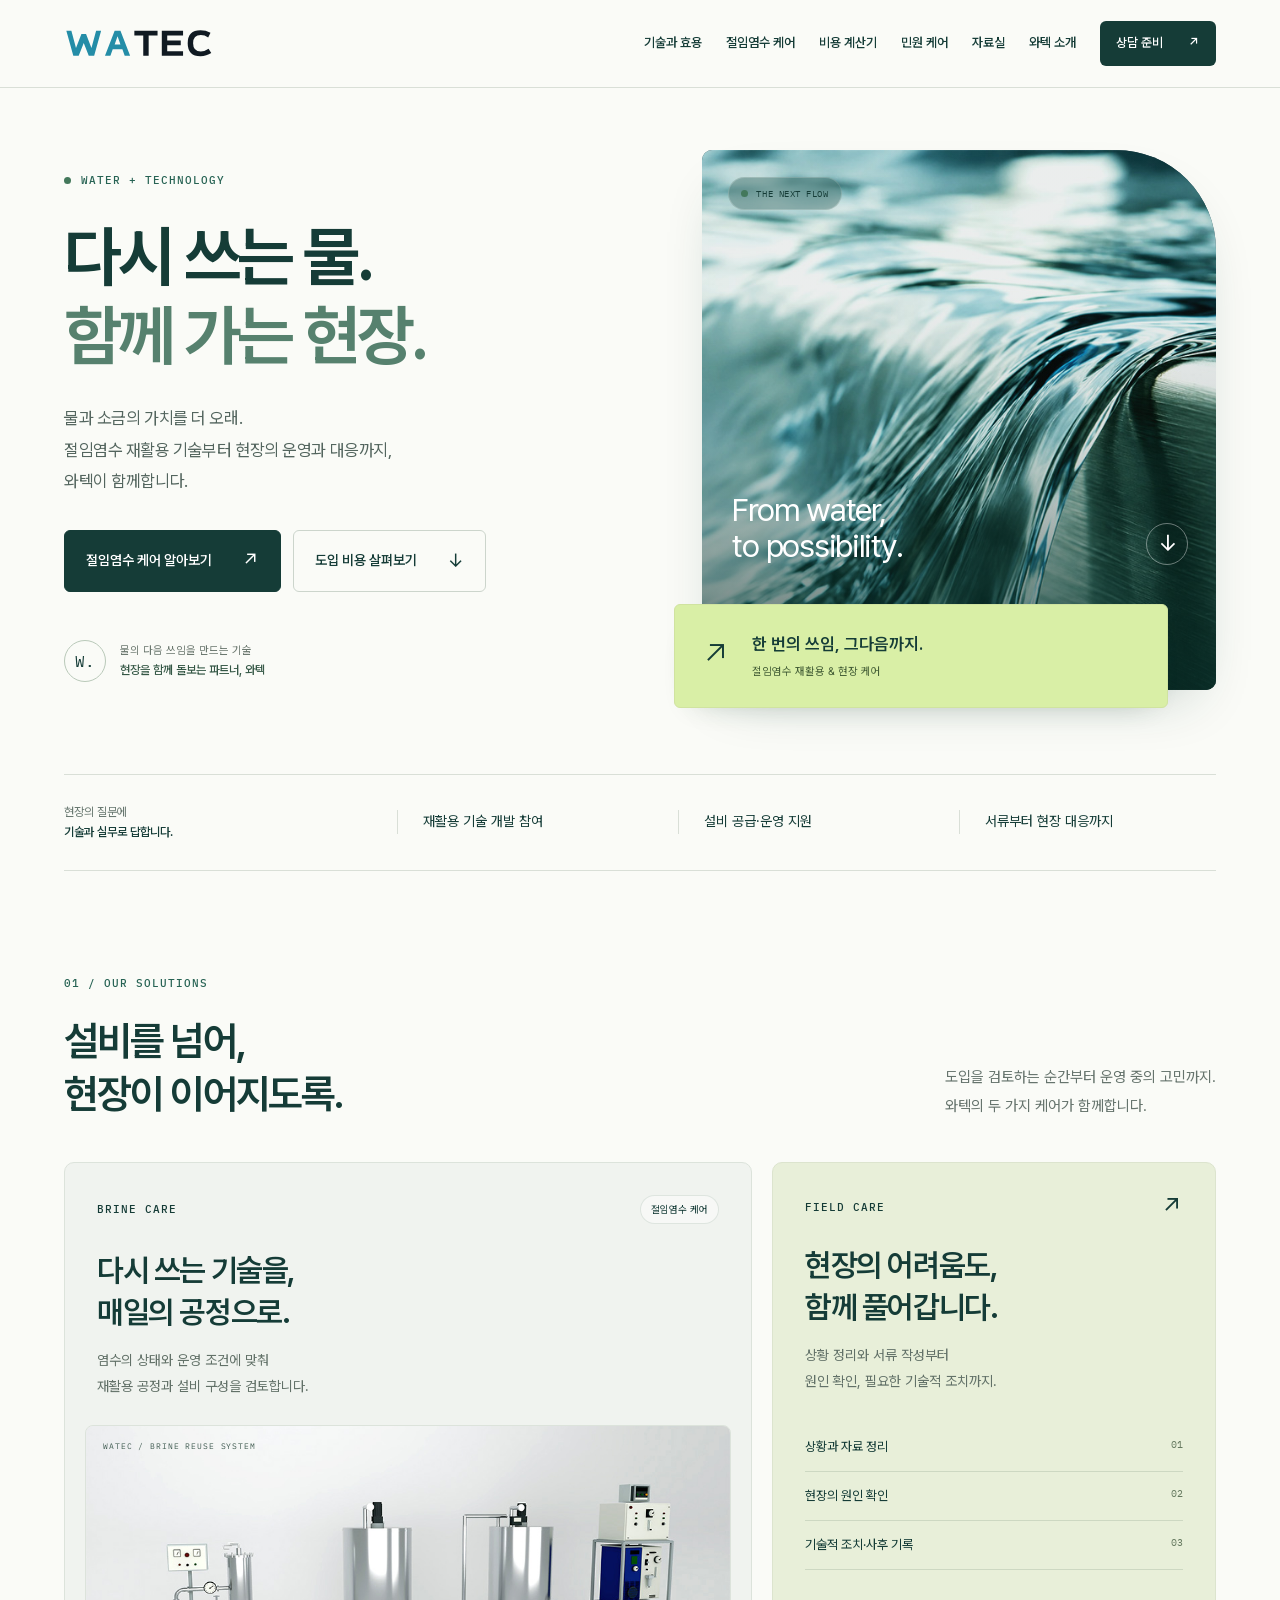
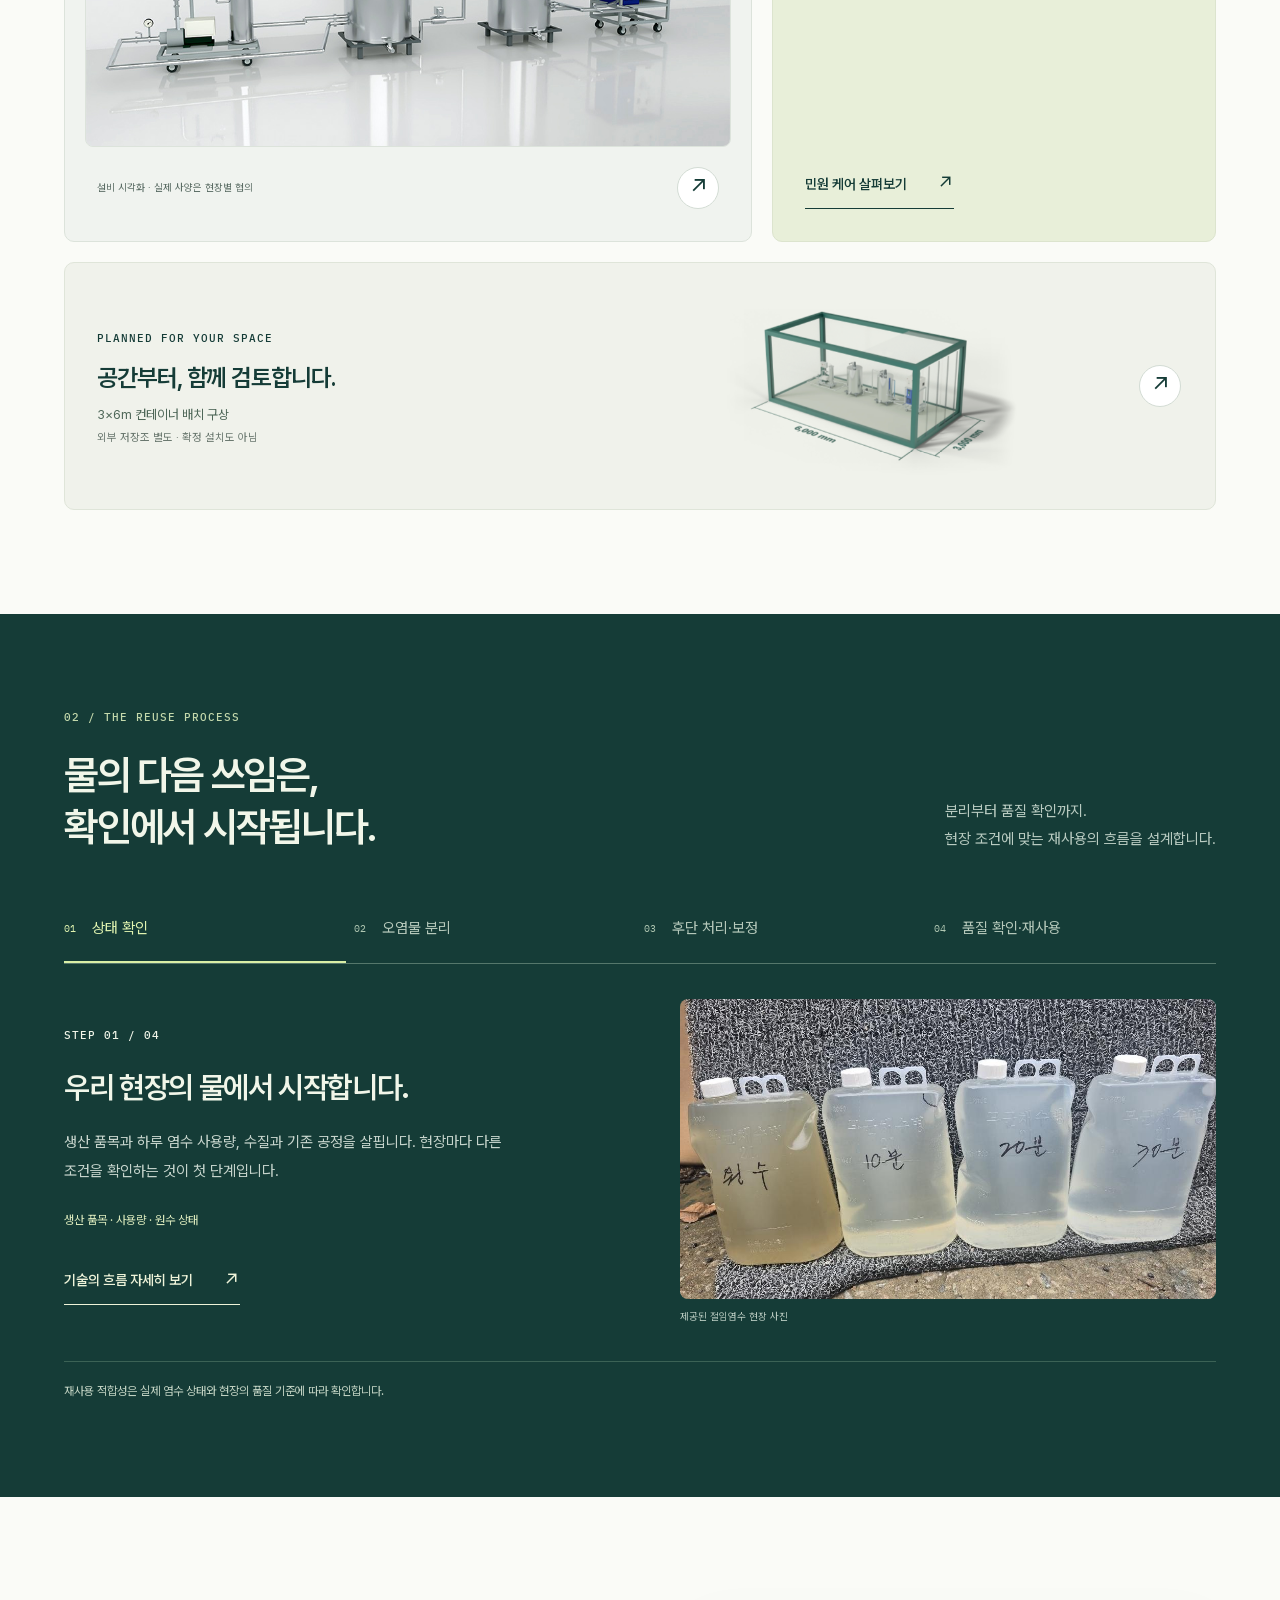
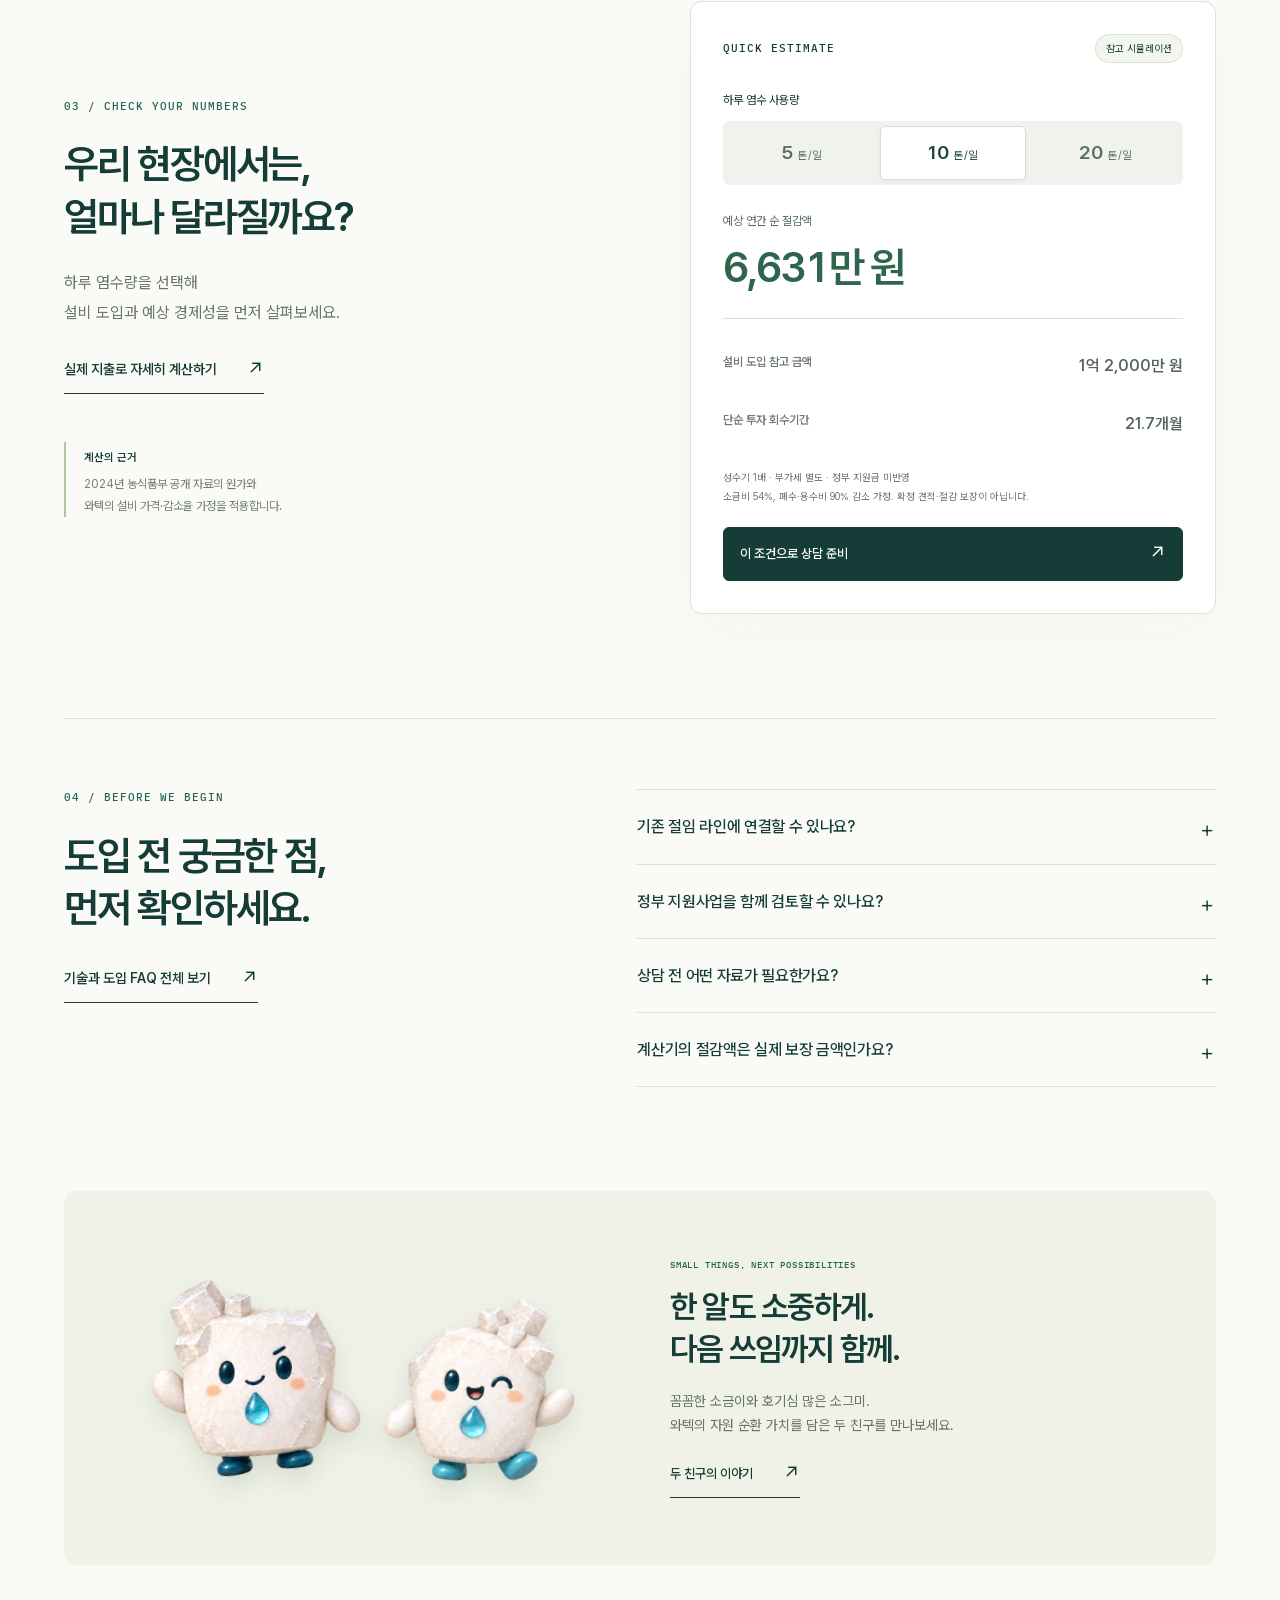
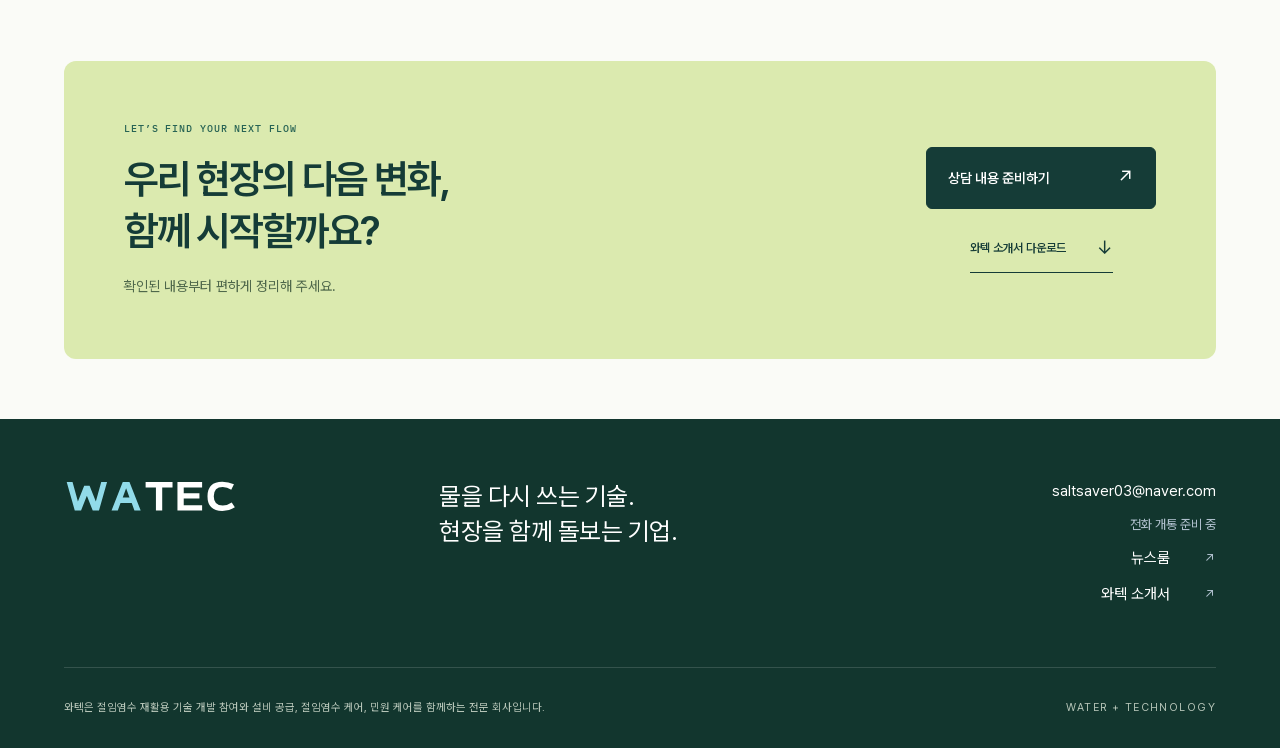
==== commit 37b4b318: "Refine WATEC imagery in Photoshop and polish image presentation" ====
--- a/index.html
+++ b/index.html
@@ -1,4 +1,4 @@
-<!doctype html><html lang="ko"><head><meta charset="utf-8"><meta name="viewport" content="width=device-width,initial-scale=1"><meta name="robots" content="noindex,nofollow"><meta name="description" content="절임염수 재활용과 현장 케어. 와텍은 절임염수 재활용 기술 개발 참여와 설비 공급, 절임염수 케어, 민원 케어를 함께하는 전문 회사입니다."><meta name="theme-color" content="#153c37"><meta property="og:type" content="website"><meta property="og:locale" content="ko_KR"><meta property="og:title" content="절임염수 재활용과 현장 케어 | WATEC 와텍"><meta property="og:description" content="와텍은 절임염수 재활용 기술 개발 참여와 설비 공급, 절임염수 케어, 민원 케어를 함께하는 전문 회사입니다."><title>절임염수 재활용과 현장 케어 | WATEC 와텍</title><link rel="icon" href="assets/favicon.svg?v=simple-3" type="image/svg+xml"><link rel="stylesheet" href="assets/fonts/pretendard/pretendard.css"><link rel="stylesheet" href="style.css?v=w27"><link rel="stylesheet" href="economics.css?v=w27"><link rel="stylesheet" href="postmodern.css?v=w27"><link rel="stylesheet" href="concept.css?v=w28"></head><body class="home-page"><a class="skip" href="#main">본문으로 이동</a><header class="header"><a class="brand" href="index.html" aria-label="WATEC 홈"><img src="assets/logo.svg?v=simple-3" width="174" height="36" alt="WATEC — WATER + TECHNOLOGY"></a><button class="menu-toggle" aria-label="메뉴 열기" aria-expanded="false" aria-controls="nav">메뉴 <span>＋</span></button><nav id="nav"><a href="technology.html">기술과 효용</a><a href="system.html">절임염수 케어</a><a href="economics.html">비용 계산기</a><a href="complaints.html">민원 케어</a><a href="resources.html">자료실</a><a href="about.html">와텍 소개</a><a class="nav-cta" href="inquiry.html">상담 준비 <span aria-hidden="true">↗</span></a></nav></header><main id="main">
+<!doctype html><html lang="ko"><head><meta charset="utf-8"><meta name="viewport" content="width=device-width,initial-scale=1"><meta name="robots" content="noindex,nofollow"><meta name="description" content="절임염수 재활용과 현장 케어. 와텍은 절임염수 재활용 기술 개발 참여와 설비 공급, 절임염수 케어, 민원 케어를 함께하는 전문 회사입니다."><meta name="theme-color" content="#153c37"><meta property="og:type" content="website"><meta property="og:locale" content="ko_KR"><meta property="og:title" content="절임염수 재활용과 현장 케어 | WATEC 와텍"><meta property="og:description" content="와텍은 절임염수 재활용 기술 개발 참여와 설비 공급, 절임염수 케어, 민원 케어를 함께하는 전문 회사입니다."><title>절임염수 재활용과 현장 케어 | WATEC 와텍</title><link rel="icon" href="assets/favicon.svg?v=simple-3" type="image/svg+xml"><link rel="stylesheet" href="assets/fonts/pretendard/pretendard.css"><link rel="stylesheet" href="style.css?v=w27"><link rel="stylesheet" href="economics.css?v=w27"><link rel="stylesheet" href="postmodern.css?v=w29"><link rel="stylesheet" href="concept.css?v=w29"></head><body class="home-page"><a class="skip" href="#main">본문으로 이동</a><header class="header"><a class="brand" href="index.html" aria-label="WATEC 홈"><img src="assets/logo.svg?v=simple-3" width="174" height="36" alt="WATEC — WATER + TECHNOLOGY"></a><button class="menu-toggle" aria-label="메뉴 열기" aria-expanded="false" aria-controls="nav">메뉴 <span>＋</span></button><nav id="nav"><a href="technology.html">기술과 효용</a><a href="system.html">절임염수 케어</a><a href="economics.html">비용 계산기</a><a href="complaints.html">민원 케어</a><a href="resources.html">자료실</a><a href="about.html">와텍 소개</a><a class="nav-cta" href="inquiry.html">상담 준비 <span aria-hidden="true">↗</span></a></nav></header><main id="main">
 <section class="w-hero w-shell" aria-labelledby="home-title">
   <div class="w-hero-copy">
     <p class="w-eyebrow"><span class="w-dot" aria-hidden="true"></span> WATER + TECHNOLOGY</p>
@@ -8,7 +8,7 @@
     <div class="w-hero-foot"><span class="w-mini-mark" aria-hidden="true">W.</span><p>물의 다음 쓰임을 만드는 기술 <br><strong>현장을 함께 돌보는 파트너, 와텍</strong></p></div>
   </div>
   <div class="w-hero-visual">
-    <img class="w-water" src="assets/watec-water-r06.jpg" width="1536" height="1024" fetchpriority="high" alt="금속 표면 위로 흐르는 맑은 물을 표현한 와텍 브랜드 이미지">
+    <img class="w-water" src="assets/watec-water-w29.jpg" srcset="assets/watec-water-w29-960.jpg 960w, assets/watec-water-w29.jpg 1536w" sizes="(max-width: 680px) 88vw, 45vw" width="1536" height="1024" fetchpriority="high" alt="금속 표면 위로 흐르는 맑은 물을 표현한 와텍 브랜드 이미지">
     <div class="w-visual-label"><span class="w-dot" aria-hidden="true"></span> THE NEXT FLOW</div>
     <div class="w-water-caption"><span>From water, <br>to possibility.</span><a href="#home-flow" aria-label="재활용 처리 흐름 보기">↓</a></div>
     <div class="w-floating-note"><span aria-hidden="true">↗</span><div><strong>한 번의 쓰임, 그다음까지.</strong><p>절임염수 재활용 & 현장 케어</p></div></div>
@@ -18,7 +18,7 @@
 <section class="w-section w-shell" id="solutions">
   <div class="w-section-head"><div><p class="w-eyebrow">01 / OUR SOLUTIONS</p><h2>설비를 넘어, <br>현장이 이어지도록.</h2></div><p>도입을 검토하는 순간부터 운영 중의 고민까지. <br>와텍의 두 가지 케어가 함께합니다.</p></div>
   <div class="w-bento">
-    <article class="w-equipment-card"><div class="w-card-top"><span class="w-overline">BRINE CARE</span><span class="w-badge">절임염수 케어</span></div><h3>다시 쓰는 기술을, <br>매일의 공정으로.</h3><p>염수의 상태와 운영 조건에 맞춰 <br>재활용 공정과 설비 구성을 검토합니다.</p><img src="assets/watec-equipment-r06.jpg" width="1920" height="1080" loading="lazy" alt="처리 탱크와 배관, 제어반을 표현한 절임염수 재활용 설비 시각화"><div class="w-card-bottom"><span>설비 시각화 · 실제 사양은 현장별 협의</span><a class="w-round-link" href="system.html" aria-label="절임염수 케어 자세히 보기">↗</a></div></article>
+    <article class="w-equipment-card"><div class="w-card-top"><span class="w-overline">BRINE CARE</span><span class="w-badge">절임염수 케어</span></div><h3>다시 쓰는 기술을, <br>매일의 공정으로.</h3><p>염수의 상태와 운영 조건에 맞춰 <br>재활용 공정과 설비 구성을 검토합니다.</p><div class="w-equipment-stage"><img src="assets/watec-equipment-w29.jpg" srcset="assets/watec-equipment-w29-960.jpg 960w, assets/watec-equipment-w29.jpg 1920w" sizes="(max-width: 680px) 88vw, 45vw" width="1920" height="1080" loading="lazy" alt="처리 탱크와 배관, 제어반을 표현한 절임염수 재활용 설비 시각화"><span class="w-stage-label" aria-hidden="true">WATEC / BRINE REUSE SYSTEM</span></div><div class="w-card-bottom"><span>설비 시각화 · 실제 사양은 현장별 협의</span><a class="w-round-link" href="system.html" aria-label="절임염수 케어 자세히 보기">↗</a></div></article>
     <article class="w-care-card"><div class="w-card-top"><span class="w-overline">FIELD CARE</span><span class="w-outline-icon" aria-hidden="true">↗</span></div><h3>현장의 어려움도, <br>함께 풀어갑니다.</h3><p>상황 정리와 서류 작성부터 <br>원인 확인, 필요한 기술적 조치까지.</p><ul><li>상황과 자료 정리 <span>01</span></li><li>현장의 원인 확인 <span>02</span></li><li>기술적 조치·사후 기록 <span>03</span></li></ul><a class="w-text-link" href="complaints.html">민원 케어 살펴보기 <span aria-hidden="true">↗</span></a></article>
     <a class="w-install-card" href="technology.html#installation"><div><span class="w-overline">PLANNED FOR YOUR SPACE</span><h3>공간부터, 함께 검토합니다.</h3><p>3×6m 컨테이너 배치 구상 <br><small>외부 저장조 별도 · 확정 설치도 아님</small></p></div><img src="assets/container-xray.webp" width="1536" height="1024" loading="lazy" alt="컨테이너 안의 설비 배치를 보여 주는 개념 시각화"><span class="w-round-link" aria-hidden="true">↗</span></a>
   </div>
@@ -26,7 +26,7 @@
 <section class="w-flow" id="home-flow"><div class="w-shell">
   <div class="w-section-head"><div><p class="w-eyebrow">02 / THE REUSE PROCESS</p><h2>물의 다음 쓰임은, <br>확인에서 시작됩니다.</h2></div><p>분리부터 품질 확인까지. <br>현장 조건에 맞는 재사용의 흐름을 설계합니다.</p></div>
   <div class="w-flow-tabs" role="tablist" aria-label="재활용 처리 단계" hidden><button type="button" role="tab" id="flow-tab-0" aria-controls="flow-panel-0" aria-selected="true" tabindex="0"><span>01</span>상태 확인</button><button type="button" role="tab" id="flow-tab-1" aria-controls="flow-panel-1" aria-selected="false" tabindex="-1"><span>02</span>오염물 분리</button><button type="button" role="tab" id="flow-tab-2" aria-controls="flow-panel-2" aria-selected="false" tabindex="-1"><span>03</span>후단 처리·보정</button><button type="button" role="tab" id="flow-tab-3" aria-controls="flow-panel-3" aria-selected="false" tabindex="-1"><span>04</span>품질 확인·재사용</button></div>
-  <div class="w-flow-panels"><article class="flow-panel" id="flow-panel-0" role="tabpanel" aria-labelledby="flow-tab-0" tabindex="0"><div class="flow-panel-copy"><span class="w-overline">STEP 01 / 04</span><h3>우리 현장의 물에서 시작합니다.</h3><p>생산 품목과 하루 염수 사용량, 수질과 기존 공정을 살핍니다. 현장마다 다른 조건을 확인하는 것이 첫 단계입니다.</p><span class="flow-check">생산 품목 · 사용량 · 원수 상태</span><a class="w-text-link" href="technology.html#principle">기술의 흐름 자세히 보기 <span aria-hidden="true">↗</span></a></div><figure><img src="assets/highsalt-series.jpg" width="900" height="600" loading="lazy" alt="제공된 절임염수 현장 사진"><figcaption>제공된 절임염수 현장 사진</figcaption></figure></article><article class="flow-panel" id="flow-panel-1" role="tabpanel" aria-labelledby="flow-tab-1" tabindex="0"><div class="flow-panel-copy"><span class="w-overline">STEP 02 / 04</span><h3>작은 기포로, 분리의 가능성을.</h3><p>버블·부상분리를 이용해 오염물을 떠오르게 하고, 다단 챔버에서 걷어내는 구성을 검토합니다.</p><span class="flow-check">버블 발생 · 부상분리 · 다단 챔버</span><a class="w-text-link" href="technology.html#principle">기술의 흐름 자세히 보기 <span aria-hidden="true">↗</span></a></div><figure><div class="foam-rotate"><img src="assets/foam-chamber.jpg" width="900" height="600" loading="lazy" alt="제공된 거품 포집 챔버 현장 사진"></div><figcaption>제공된 거품 포집 챔버 현장 사진</figcaption></figure></article><article class="flow-panel" id="flow-panel-2" role="tabpanel" aria-labelledby="flow-tab-2" tabindex="0"><div class="flow-panel-copy"><span class="w-overline">STEP 03 / 04</span><h3>다음 공정에 필요한 조건으로.</h3><p>후단 오존 처리, 계측과 염도 보정 등 현장에 필요한 범위를 정합니다. 분리와 후단 처리를 하나의 흐름으로 연결합니다.</p><span class="flow-check">후단 처리 · 계측 · 염도 보정</span><a class="w-text-link" href="technology.html#principle">기술의 흐름 자세히 보기 <span aria-hidden="true">↗</span></a></div><figure><img src="assets/watec-equipment-r06.jpg" width="900" height="600" loading="lazy" alt="처리 탱크와 제어반을 표현한 설비 시각화"><figcaption>처리 탱크와 제어반을 표현한 설비 시각화</figcaption></figure></article><article class="flow-panel" id="flow-panel-3" role="tabpanel" aria-labelledby="flow-tab-3" tabindex="0"><div class="flow-panel-copy"><span class="w-overline">STEP 04 / 04</span><h3>확인한 물을, 다음 쓰임으로.</h3><p>염도·탁도·냄새·pH·미생물·잔류오존 등 필요한 기준을 확인하고 재사용 여부를 판단합니다. 운전 기록과 관리도 함께 살핍니다.</p><span class="flow-check">품질 기준 · 재사용 판단 · 운전 기록</span><a class="w-text-link" href="technology.html#principle">기술의 흐름 자세히 보기 <span aria-hidden="true">↗</span></a></div><figure><img src="assets/watec-water-r06.jpg" width="900" height="600" loading="lazy" alt="물의 흐름을 표현한 브랜드 연출 이미지"><figcaption>물의 흐름을 표현한 브랜드 연출 이미지</figcaption></figure></article></div>
+  <div class="w-flow-panels"><article class="flow-panel" id="flow-panel-0" role="tabpanel" aria-labelledby="flow-tab-0" tabindex="0"><div class="flow-panel-copy"><span class="w-overline">STEP 01 / 04</span><h3>우리 현장의 물에서 시작합니다.</h3><p>생산 품목과 하루 염수 사용량, 수질과 기존 공정을 살핍니다. 현장마다 다른 조건을 확인하는 것이 첫 단계입니다.</p><span class="flow-check">생산 품목 · 사용량 · 원수 상태</span><a class="w-text-link" href="technology.html#principle">기술의 흐름 자세히 보기 <span aria-hidden="true">↗</span></a></div><figure><img src="assets/highsalt-series.jpg" width="900" height="600" loading="lazy" alt="제공된 절임염수 현장 사진"><figcaption>제공된 절임염수 현장 사진</figcaption></figure></article><article class="flow-panel" id="flow-panel-1" role="tabpanel" aria-labelledby="flow-tab-1" tabindex="0"><div class="flow-panel-copy"><span class="w-overline">STEP 02 / 04</span><h3>작은 기포로, 분리의 가능성을.</h3><p>버블·부상분리를 이용해 오염물을 떠오르게 하고, 다단 챔버에서 걷어내는 구성을 검토합니다.</p><span class="flow-check">버블 발생 · 부상분리 · 다단 챔버</span><a class="w-text-link" href="technology.html#principle">기술의 흐름 자세히 보기 <span aria-hidden="true">↗</span></a></div><figure><div class="foam-rotate"><img src="assets/foam-chamber.jpg" width="900" height="600" loading="lazy" alt="제공된 거품 포집 챔버 현장 사진"></div><figcaption>제공된 거품 포집 챔버 현장 사진</figcaption></figure></article><article class="flow-panel" id="flow-panel-2" role="tabpanel" aria-labelledby="flow-tab-2" tabindex="0"><div class="flow-panel-copy"><span class="w-overline">STEP 03 / 04</span><h3>다음 공정에 필요한 조건으로.</h3><p>후단 오존 처리, 계측과 염도 보정 등 현장에 필요한 범위를 정합니다. 분리와 후단 처리를 하나의 흐름으로 연결합니다.</p><span class="flow-check">후단 처리 · 계측 · 염도 보정</span><a class="w-text-link" href="technology.html#principle">기술의 흐름 자세히 보기 <span aria-hidden="true">↗</span></a></div><figure><img src="assets/watec-equipment-w29.jpg" srcset="assets/watec-equipment-w29-960.jpg 960w, assets/watec-equipment-w29.jpg 1920w" sizes="(max-width: 680px) 88vw, 45vw" width="900" height="600" loading="lazy" alt="처리 탱크와 제어반을 표현한 설비 시각화"><figcaption>처리 탱크와 제어반을 표현한 설비 시각화</figcaption></figure></article><article class="flow-panel" id="flow-panel-3" role="tabpanel" aria-labelledby="flow-tab-3" tabindex="0"><div class="flow-panel-copy"><span class="w-overline">STEP 04 / 04</span><h3>확인한 물을, 다음 쓰임으로.</h3><p>염도·탁도·냄새·pH·미생물·잔류오존 등 필요한 기준을 확인하고 재사용 여부를 판단합니다. 운전 기록과 관리도 함께 살핍니다.</p><span class="flow-check">품질 기준 · 재사용 판단 · 운전 기록</span><a class="w-text-link" href="technology.html#principle">기술의 흐름 자세히 보기 <span aria-hidden="true">↗</span></a></div><figure><img src="assets/watec-water-w29.jpg" srcset="assets/watec-water-w29-960.jpg 960w, assets/watec-water-w29.jpg 1536w" sizes="(max-width: 680px) 88vw, 45vw" width="900" height="600" loading="lazy" alt="물의 흐름을 표현한 브랜드 연출 이미지"><figcaption>물의 흐름을 표현한 브랜드 연출 이미지</figcaption></figure></article></div>
   <p class="w-flow-note">재사용 적합성은 실제 염수 상태와 현장의 품질 기준에 따라 확인합니다.</p>
 </div></section>
 <section class="w-section w-shell w-economics" id="home-economics">
@@ -35,7 +35,7 @@
   <div class="w-roi-results" aria-live="polite" aria-atomic="true"><div class="w-roi-main"><span>예상 연간 순 절감액</span><strong id="quick-savings">6,631만 원</strong></div><dl><div><dt>설비 도입 참고 금액</dt><dd id="quick-capex">1억 2,000만 원</dd></div><div><dt>단순 투자 회수기간</dt><dd id="quick-payback">21.7개월</dd></div></dl></div><p class="w-roi-note">성수기 1배 · 부가세 별도 · 정부 지원금 미반영 <br>소금비 54%, 폐수·용수비 90% 감소 가정. 확정 견적·절감 보장이 아닙니다.</p><a id="quick-inquiry" class="w-button" href="inquiry.html?care=brine&amp;tons=10&amp;peak=1&amp;mode=reference">이 조건으로 상담 준비 <span aria-hidden="true">↗</span></a><noscript><p>다른 용량의 계산은 <a href="economics.html">전체 비용 계산기</a>에서 JavaScript를 켠 뒤 확인해 주세요.</p></noscript></div>
 </section>
 <section class="w-section w-shell w-faq-section"><div><p class="w-eyebrow">04 / BEFORE WE BEGIN</p><h2>도입 전 궁금한 점, <br>먼저 확인하세요.</h2><a class="w-text-link" href="technology.html#faq">기술과 도입 FAQ 전체 보기 <span aria-hidden="true">↗</span></a></div><div class="w-faq-list"><details><summary>기존 절임 라인에 연결할 수 있나요?</summary><p>배관과 전원, 반입·정비 동선, 기존 탱크와의 연결 조건을 살펴봅니다. 3×6m 컨테이너 배치는 시각화 가정이며, 실제 설치 범위는 현장 확인 후 정합니다.</p></details><details><summary>정부 지원사업을 함께 검토할 수 있나요?</summary><p>와텍은 공고 확인과 신청 서류 준비를 지원합니다. 안내된 국비 30%·지방비 40%·자부담 30%는 2024년 자료이며, 현재 신청 자격과 지원 비율은 해당 연도 시군 공고에서 확인해야 합니다.</p></details><details><summary>상담 전 어떤 자료가 필요한가요?</summary><p>생산 품목, 하루 염수 사용량, 기존 설비 사진, 현재 불편한 점부터 준비해 주세요. 아직 모르는 내용이 있어도 확인된 정보부터 정리할 수 있습니다.</p></details><details><summary>계산기의 절감액은 실제 보장 금액인가요?</summary><p>공개 원가 자료와 설비 가격·감소율 가정을 적용한 참고 시뮬레이션입니다. 실제 가동일, 단가, 염수 상태와 운영 방식에 따라 달라집니다. 전체 계산기에서 실제 지출을 입력해 비교할 수 있습니다.</p></details></div></section>
-<section class="w-friends w-shell"><div class="w-friends-art"><img src="assets/characters/sogeumi-salt-r01.png" width="1254" height="1254" loading="lazy" alt="와텍의 창작 캐릭터 소금이"><img src="assets/characters/sogeumi-friend-r01.png" width="1254" height="1254" loading="lazy" alt="와텍의 창작 캐릭터 소그미"></div><div><p class="w-eyebrow">SMALL THINGS, NEXT POSSIBILITIES</p><h2>한 알도 소중하게. <br>다음 쓰임까지 함께.</h2><p>꼼꼼한 소금이와 호기심 많은 소그미. <br>와텍의 자원 순환 가치를 담은 두 친구를 만나보세요.</p><a class="w-text-link" href="about.html#friends">두 친구의 이야기 <span aria-hidden="true">↗</span></a></div></section>
+<section class="w-friends w-shell"><div class="w-friends-art"><img src="assets/characters/sogeumi-salt-w29.png" width="720" height="720" loading="lazy" alt="와텍의 창작 캐릭터 소금이"><img src="assets/characters/sogeumi-friend-w29.png" width="720" height="720" loading="lazy" alt="와텍의 창작 캐릭터 소그미"></div><div><p class="w-eyebrow">SMALL THINGS, NEXT POSSIBILITIES</p><h2>한 알도 소중하게. <br>다음 쓰임까지 함께.</h2><p>꼼꼼한 소금이와 호기심 많은 소그미. <br>와텍의 자원 순환 가치를 담은 두 친구를 만나보세요.</p><a class="w-text-link" href="about.html#friends">두 친구의 이야기 <span aria-hidden="true">↗</span></a></div></section>
 
 <section class="w-contact w-shell"><div><p class="w-eyebrow">LET’S FIND YOUR NEXT FLOW</p><h2>우리 현장의 다음 변화, <br>함께 시작할까요?</h2><p>확인된 내용부터 편하게 정리해 주세요.</p></div><div class="w-contact-actions"><a class="w-button" href="inquiry.html">상담 내용 준비하기 <span aria-hidden="true">↗</span></a><a class="w-text-link" href="downloads/WATEC_소개서_R04.pdf" download>와텍 소개서 다운로드 <span aria-hidden="true">↓</span></a></div></section>
 </main><footer><div class="footer-top"><img src="assets/logo-white.svg?v=simple-3" width="174" height="36" alt="WATEC — WATER + TECHNOLOGY"><p>물을 다시 쓰는 기술. <br>현장을 함께 돌보는 기업.</p><div class="footer-contact"><a href="mailto:saltsaver03@naver.com">saltsaver03@naver.com</a><span>전화 개통 준비 중</span><a href="press.html">뉴스룸 <span aria-hidden="true">↗</span></a><a href="resources.html">와텍 소개서 <span aria-hidden="true">↗</span></a></div></div><div class="footer-bottom"><p>와텍은 절임염수 재활용 기술 개발 참여와 설비 공급, 절임염수 케어, 민원 케어를 함께하는 전문 회사입니다.</p><span>WATER + TECHNOLOGY</span></div></footer><script src="calculator.js?v=w27"></script><script src="app.js?v=w27"></script><script src="concept.js?v=w28"></script></body></html>
--- a/postmodern.css
+++ b/postmodern.css
@@ -38,3 +38,6 @@
 @media(max-width:360px){.hero-message{padding-inline:20px}.hero-message h1{font-size:36px}.hero-edition,.hero-bottom{margin-inline:20px}.hero-edition{font-size:9px}.hero-message>.eyebrow{font-size:11px}.hero-description{font-size:14px}.hero-actions{gap:9px}.hero-actions .button-primary{font-size:13px;padding:12px 14px}.hero-actions .button-text{font-size:13px}.hero-equipment{margin-inline:20px;width:calc(100% - 40px)}.hero-equipment p{display:block}.hero-equipment small{margin-top:5px}.hero-bottom{font-size:11px}.hero-bottom a{gap:9px}.home-hero .water-toggle{font-size:10px}.section-kicker>span:last-child{max-width:120px}.solution-card{padding:25px 19px;grid-template-columns:26px 1fr;gap:14px}.solution-card h3{font-size:25px}.cycle-steps h3{font-size:19px}.home-connect h2{font-size:32px!important}.price-preview dd{font-size:21px}.calc-metrics{grid-template-columns:1fr}.calc-metrics strong{font-size:30px}.calc-metrics>div:nth-child(even){border-left:0;padding-left:0}.calc-metrics>div:not(:last-child){border-bottom:1px solid #ffffff30}.contact-card{padding:20px}}
 @media(prefers-reduced-motion:reduce){.js .reveal{opacity:1;transform:none;transition:none}.hero-equipment:hover,.resource-covers>a:hover .doc-cover,.friends-pair figure,.friends-pair figure:hover{transform:none}.home-hero.water-paused .diagonal-water img{animation:none!important}*{scroll-behavior:auto!important}}
 @media print{.header,.home-hero,.home-shortcuts,footer{position:static}.calc-metrics{background:white;color:black;border:1px solid #999}.calc-metrics span,.calc-metrics strong,.calc-metrics small{color:black}}
+
+/* W29 Photoshop cutouts retain their own highlights against the brand background. */
+.friends-cards img[src$="-w29.png"]{mix-blend-mode:normal;filter:drop-shadow(0 10px 14px #28443514)}
--- a/concept.css
+++ b/concept.css
@@ -1,4 +1,4 @@
-/* W28 Next Flow. Original CSS informed by references/README.md. */
+/* W29 Photoshop image treatment over the W28 Next Flow layout. */
 .home-page{--w-ink:#153c37;--w-green:#276354;--w-light:#edf3eb;--w-lime:#d9efa6;--w-line:#d9dfd7;background:#fafbf7;color:var(--w-ink)}
 .home-page *{box-sizing:border-box}
 .home-page .header{height:88px;margin:0;padding:0 max(5%,calc((100% - 1280px)/2));background:#fafbf7ed;border-bottom:1px solid var(--w-line);backdrop-filter:blur(16px)}
@@ -40,3 +40,21 @@
 @media(max-width:680px){.home-page .header{height:70px}.home-page .brand img{width:135px}.w-shell{width:88%}.w-hero{grid-template-columns:1fr;gap:38px;padding-top:40px;padding-bottom:48px}.w-hero h1{font-size:clamp(36px,8.8vw,59px);letter-spacing:-.055em;line-height:1.23}.w-hero .w-eyebrow{font-size:10px;margin-bottom:24px!important}.w-hero-desc{font-size:15px;margin-top:23px!important;max-width:420px}.w-hero-desc br{display:none}.w-hero-desc br:first-child{display:block}.w-actions{gap:10px;margin-top:27px}.w-actions .w-button{font-size:12px;padding:13px 14px;gap:15px;min-height:47px}.w-hero-foot{display:none}.w-hero-visual{height:350px;margin-left:12px;border-top-right-radius:70px}.w-water{object-position:center 62%}.w-floating-note{left:-12px;bottom:-16px;width:calc(100% - 12px);padding:18px 20px;gap:17px}.w-floating-note strong{font-size:15px}.w-floating-note p{font-size:10px}.w-water-caption{left:23px;right:23px;bottom:73px}.w-water-caption>span{font-size:29px}.w-water-caption>a{width:36px;height:36px;font-size:20px}.w-visual-label{font-size:8px;left:22px;top:22px;padding:7px 10px}.w-strip{grid-template-columns:1fr 1fr;gap:20px 18px;padding:24px 0}.w-strip>p{font-size:11px}.w-strip>span{font-size:12px;padding-left:14px}.w-strip>span:nth-child(3){padding-left:0;border:0}.w-section{padding-block:64px}.home-page h2{font-size:32px}.w-eyebrow{font-size:10px;margin-bottom:19px!important}.w-section-head{display:block;margin-bottom:30px}.w-section-head>p{font-size:14px;margin-top:20px}.w-bento{grid-template-columns:1fr;gap:16px}.w-equipment-card,.w-care-card{padding:25px}.w-card-top{margin-bottom:20px}.w-equipment-card h3,.w-care-card h3{font-size:28px}.w-equipment-card{min-height:0}.w-equipment-card>img{height:215px;margin-top:7px;margin-bottom:-20px}.w-card-top .w-badge{display:inline-block}.w-card-bottom>span{font-size:9px}.w-care-card ul{margin-bottom:25px}.w-care-card li{font-size:13px}.w-care-card .w-text-link{margin-top:0}.w-install-card{grid-template-columns:1fr 36px;padding:25px;gap:10px}.w-install-card>div{grid-column:1/-1}.w-install-card img{grid-column:1;height:175px}.w-install-card .w-round-link{width:36px;height:36px;font-size:21px}.w-install-card h3{font-size:22px}.w-install-card .w-overline{font-size:9px}.w-flow{padding-block:64px}.w-flow .w-section-head{margin-bottom:24px}.w-flow-tabs:not([hidden]){grid-template-columns:1fr 1fr;gap:0 20px;margin-bottom:27px}.w-flow-tabs button{font-size:13px;padding:15px 0;gap:12px;min-height:49px}.flow-panel{grid-template-columns:1fr;gap:27px;margin-top:0;min-height:0}.flow-panel-copy h3{font-size:25px;margin:18px 0}.flow-panel-copy>p{font-size:14px}.flow-panel-copy .w-text-link{margin-top:26px;font-size:13px}.flow-check{font-size:11px;margin-top:19px}.flow-panel img{height:220px}.flow-panel figcaption{font-size:9px}.w-flow-note{font-size:11px;margin-top:25px!important;padding-top:17px}.w-economics{grid-template-columns:1fr;gap:28px}.w-economics-copy>p:not(.w-eyebrow){font-size:15px;margin:22px 0}.w-source-note{margin-top:28px}.w-source-note p{font-size:11px}.w-roi-card{padding:24px}.w-roi-top .w-overline{font-size:10px}.w-roi-top .w-badge{font-size:9px}.w-roi-main strong{font-size:38px}.w-roi-results dl>div{font-size:11px;gap:14px}.w-roi-results dd{font-size:15px}.w-roi-note{font-size:10px}.w-faq-section{grid-template-columns:1fr;gap:29px}.w-faq-section>div>.w-text-link{font-size:12px;margin-top:23px}.w-faq-list summary{font-size:15px;line-height:1.6;padding-block:20px}.w-faq-list details p{font-size:13px}.w-friends{grid-template-columns:1fr;gap:25px;padding:28px;margin-bottom:60px}.w-friends-art{max-width:320px;margin:auto;order:2}.w-friends h2{font-size:28px}.w-friends p:not(.w-eyebrow){font-size:13px}.w-friends .w-eyebrow{font-size:8px}.w-contact{padding:32px 26px;display:block;margin-bottom:40px}.w-contact h2{font-size:29px}.w-contact .w-eyebrow{font-size:8px}.w-contact p:not(.w-eyebrow){font-size:12px}.w-contact-actions{margin-top:27px;align-items:start;gap:22px}.w-contact-actions .w-button{font-size:13px}.home-page footer{padding:44px 6% 27px}.home-page .footer-top{gap:28px}.home-page .footer-top>p{font-size:23px}.home-page .footer-bottom{font-size:10px;line-height:1.8}}
 @media(max-width:360px){.w-actions{display:grid;grid-template-columns:1fr;width:100%}.w-actions .w-button{justify-content:space-between}.w-hero h1{font-size:8.9vw}.w-hero-desc{font-size:14px}.w-hero-visual{height:310px}.w-floating-note strong{font-size:13px}.w-floating-note{padding:17px;gap:11px}.w-floating-note p{font-size:9px}.w-strip>span{font-size:10px}.w-equipment-card,.w-care-card{padding:21px}.w-equipment-card>img{margin-inline:-21px;width:calc(100% + 42px);height:190px}.w-equipment-card h3,.w-care-card h3{font-size:25px}.w-roi-card{padding:20px}.w-roi-main strong{font-size:34px}.w-roi-top{gap:8px}.home-page h2{font-size:28px}.w-contact h2{font-size:26px}}
 @media(prefers-reduced-motion:reduce){.home-page *,.home-page *:before,.home-page *:after{scroll-behavior:auto!important;transition:none!important;animation:none!important}.w-button:hover,.w-round-link:hover{transform:none}}
+
+/* Photoshop-graded photography: quiet framing and clear equipment silhouettes. */
+.w-hero-visual{box-shadow:0 26px 60px -28px #123e3a50}
+.w-water{filter:none;object-position:64% 50%}
+.w-hero-visual:after{background:linear-gradient(180deg,#092e2810 27%,#092e2826 53%,#092e28b8 100%)}
+.w-visual-label{backdrop-filter:blur(12px);border:1px solid #ffffff32;background:#173f3545}
+.w-floating-note{box-shadow:0 14px 30px -22px #244d3450;border:1px solid #d0e3a0}
+.w-equipment-card{background:#f0f3ef;border:1px solid #dce3db}
+.w-equipment-stage{position:relative;margin:25px -12px 0;border:1px solid #dce3db;border-radius:8px;overflow:hidden;background:#edf0eb}
+.w-equipment-stage img{display:block;width:100%;height:auto;max-height:320px;aspect-ratio:16/9;object-fit:cover;object-position:center 55%;mix-blend-mode:normal}
+.w-stage-label{position:absolute;top:15px;left:17px;color:#425d53;font:8px var(--mono);letter-spacing:.11em}
+.w-card-bottom{margin-top:20px}
+.w-care-card{border:1px solid #dce4ce}
+.flow-panel img[src*="watec-equipment-w29"]{height:auto;aspect-ratio:16/9;object-fit:contain;background:#edf0eb}
+.flow-panel img[src*="watec-water-w29"]{object-position:65% 50%}
+.w-friends-art img{mix-blend-mode:normal;filter:drop-shadow(0 12px 12px #263e2520)}
+@media(max-width:980px){.w-equipment-stage{margin-inline:-8px}.w-stage-label{font-size:7px;top:12px;left:13px}}
+@media(max-width:680px){.w-water{object-position:64% 55%}.w-equipment-stage{margin:23px -10px 0}.w-card-bottom{gap:10px}.w-stage-label{font-size:7px;top:12px;left:12px}}
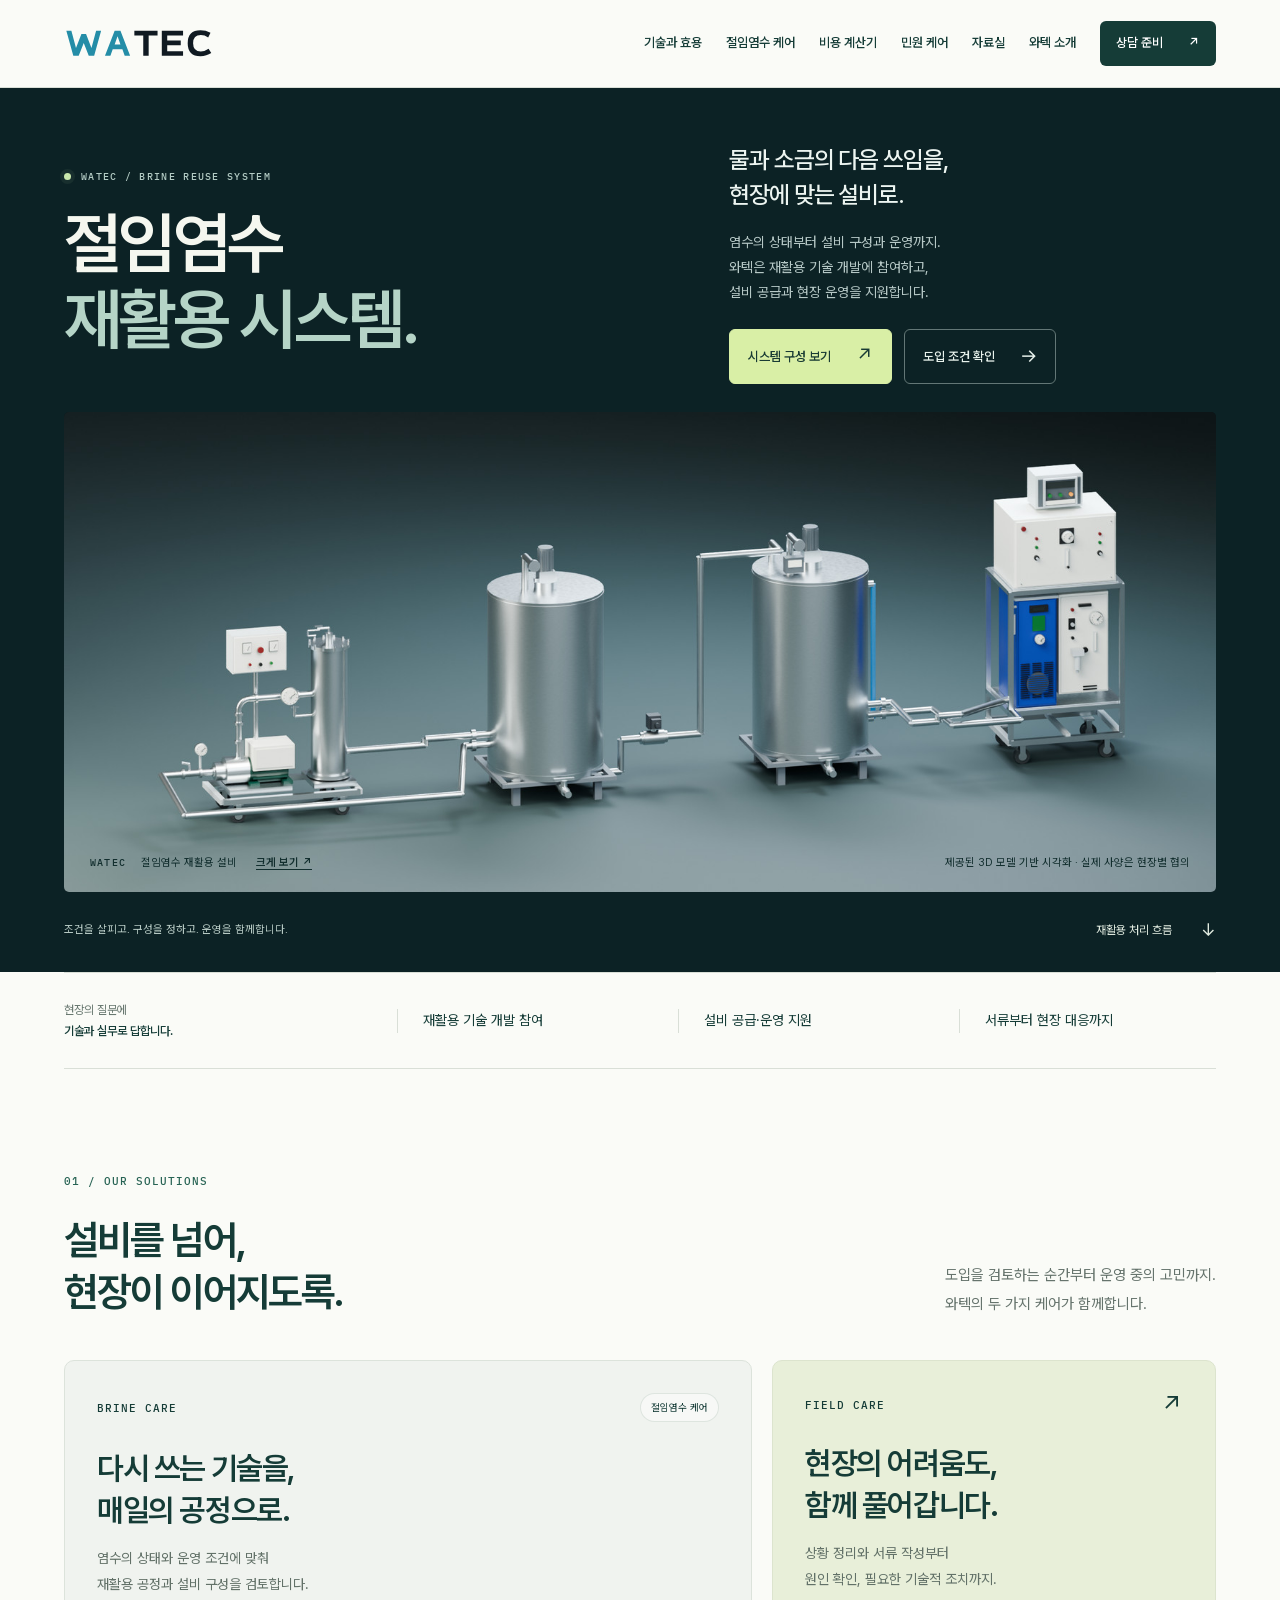
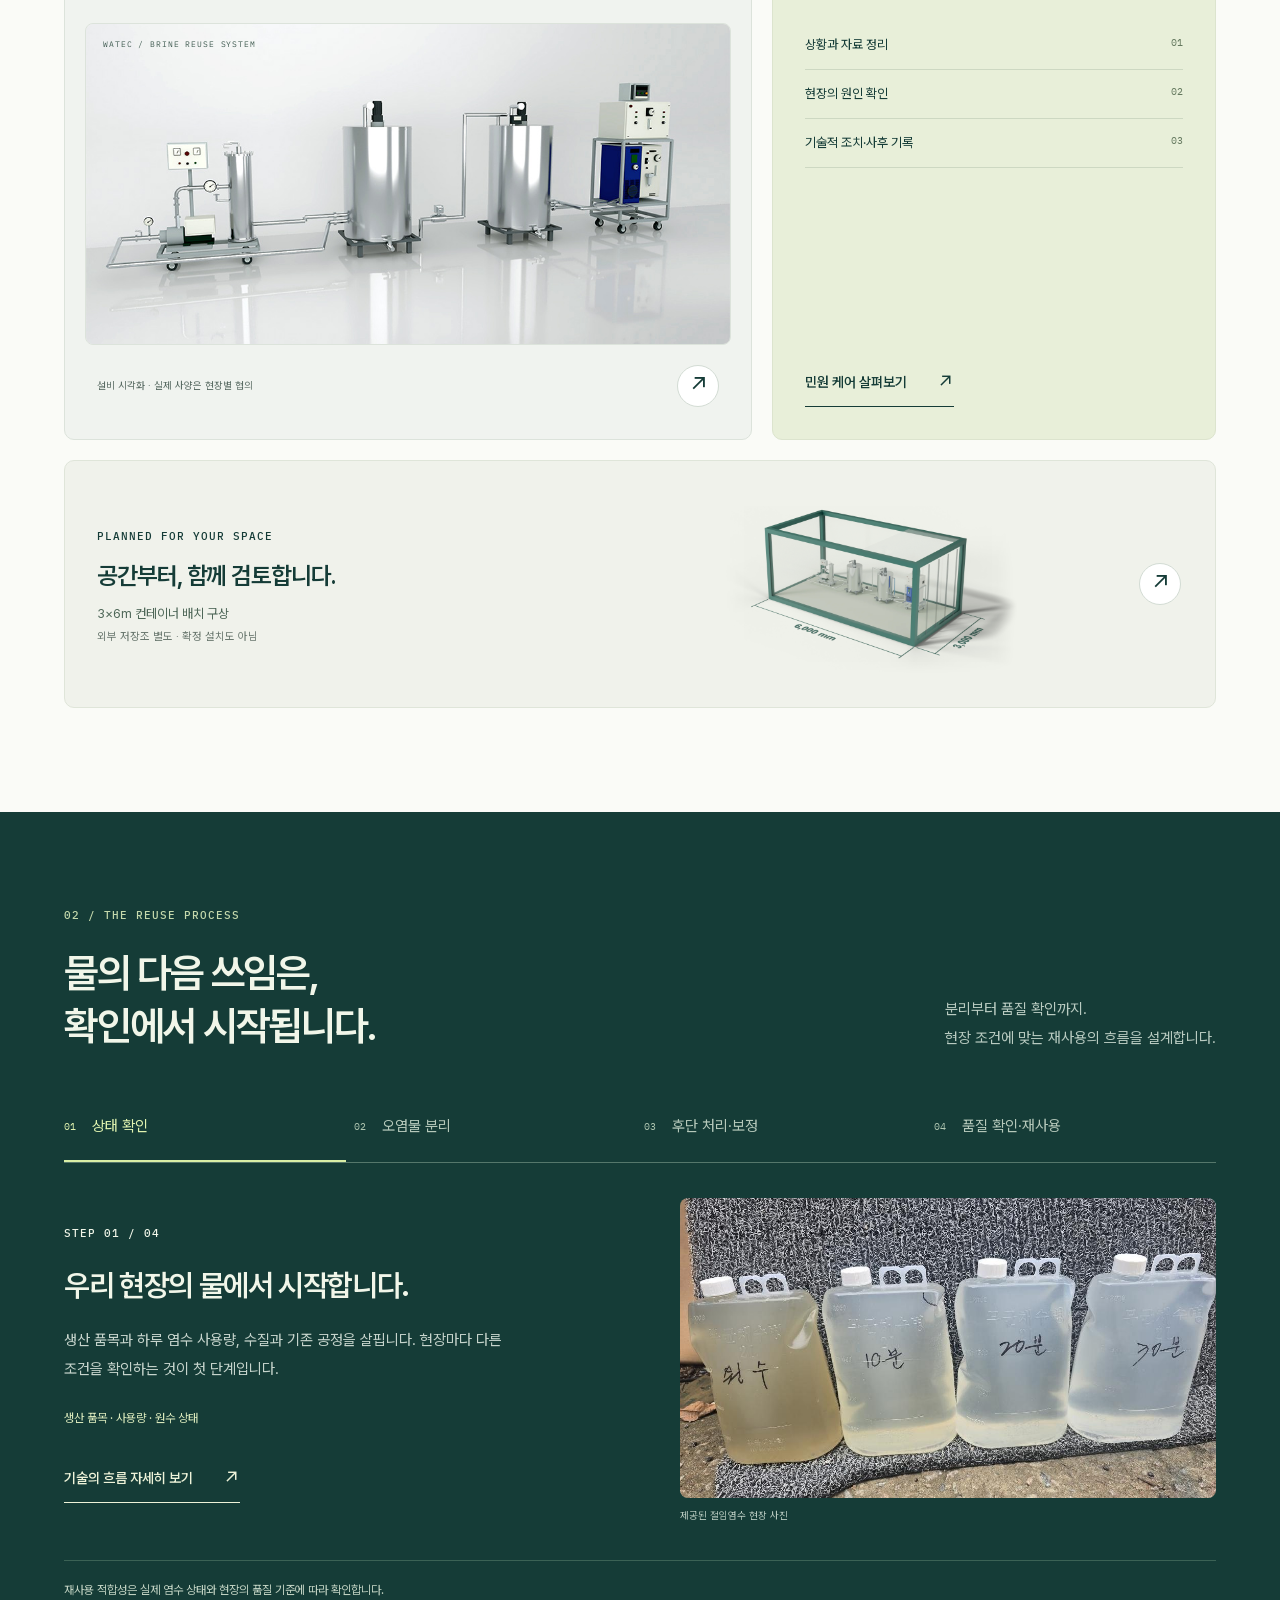
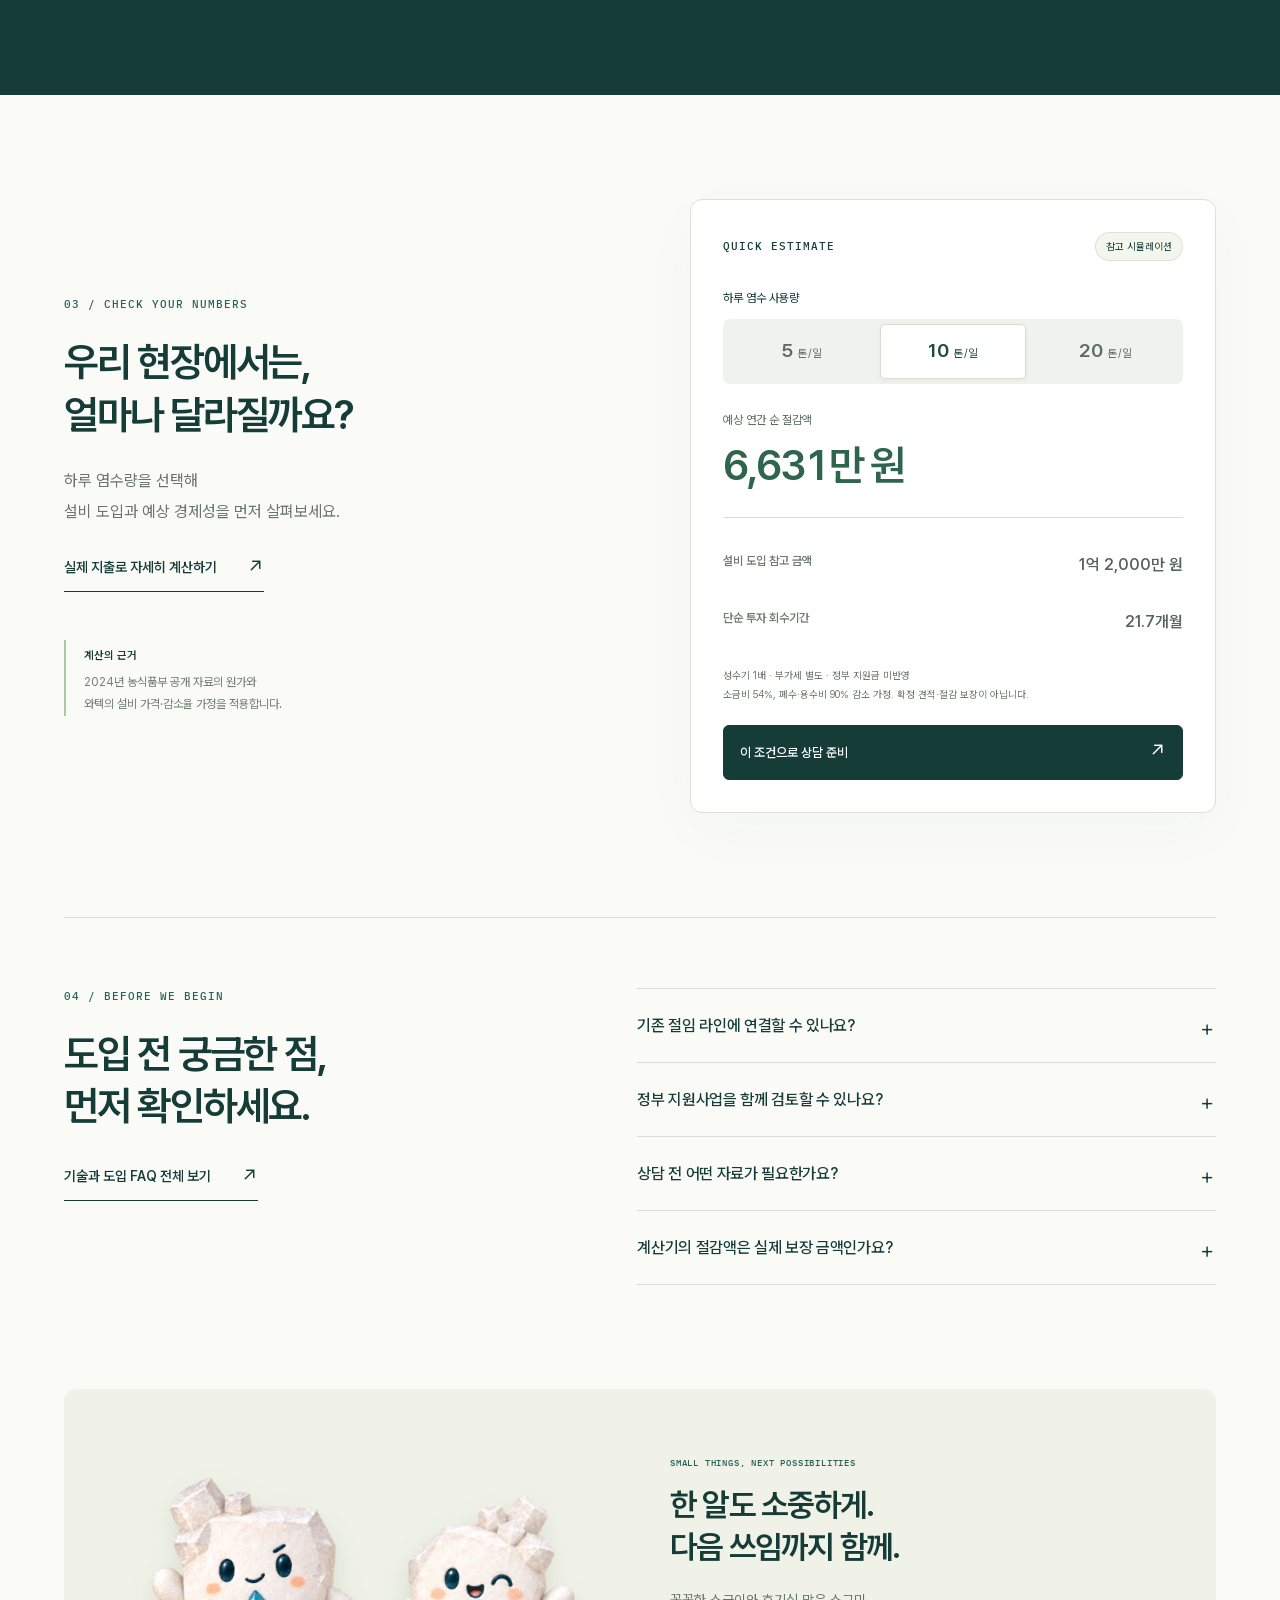
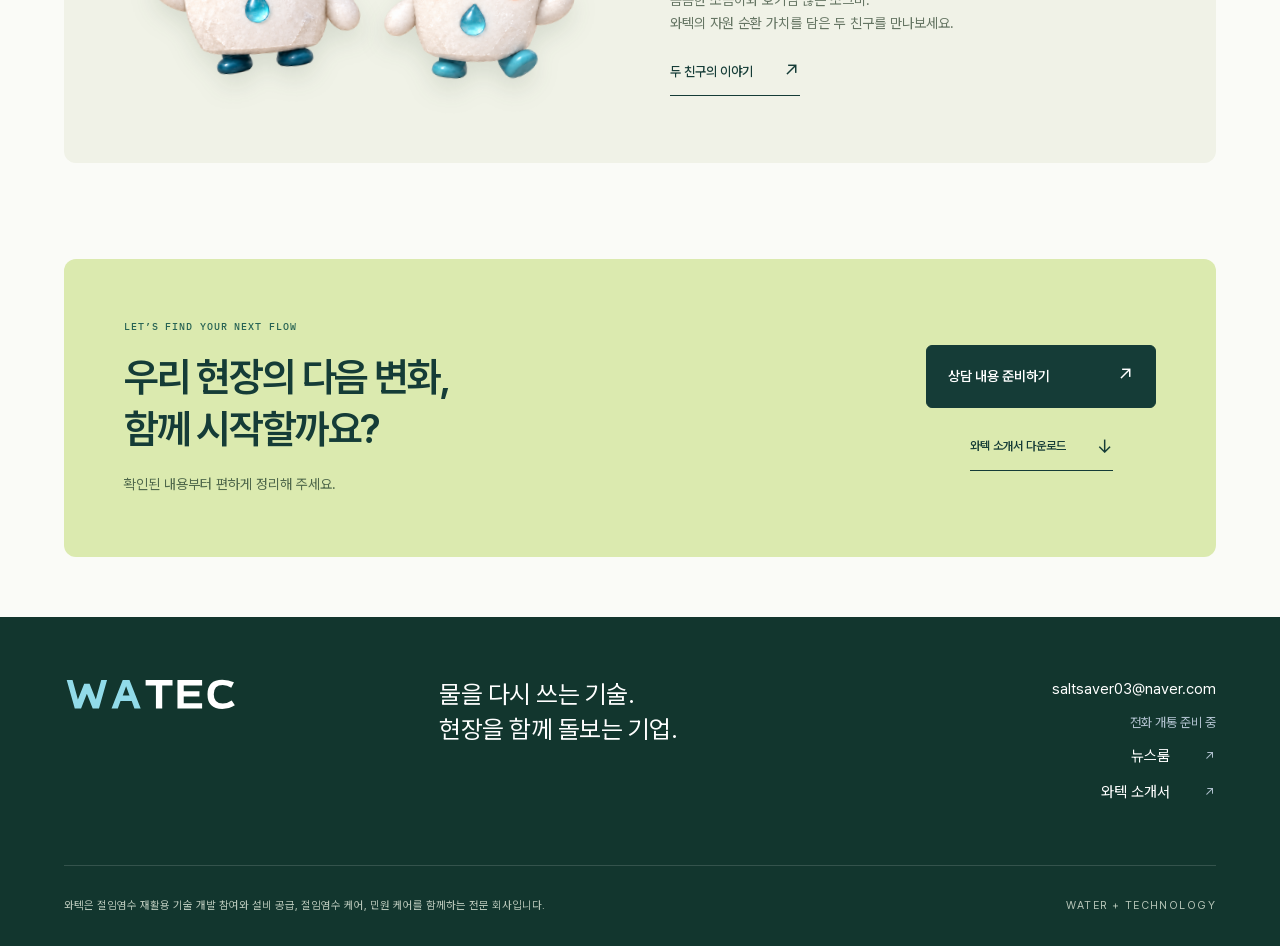
==== commit 3aaae02e: "Refine WATEC product hero with authored studio render" ====
--- a/index.html
+++ b/index.html
@@ -1,17 +1,12 @@
-<!doctype html><html lang="ko"><head><meta charset="utf-8"><meta name="viewport" content="width=device-width,initial-scale=1"><meta name="robots" content="noindex,nofollow"><meta name="description" content="절임염수 재활용과 현장 케어. 와텍은 절임염수 재활용 기술 개발 참여와 설비 공급, 절임염수 케어, 민원 케어를 함께하는 전문 회사입니다."><meta name="theme-color" content="#153c37"><meta property="og:type" content="website"><meta property="og:locale" content="ko_KR"><meta property="og:title" content="절임염수 재활용과 현장 케어 | WATEC 와텍"><meta property="og:description" content="와텍은 절임염수 재활용 기술 개발 참여와 설비 공급, 절임염수 케어, 민원 케어를 함께하는 전문 회사입니다."><title>절임염수 재활용과 현장 케어 | WATEC 와텍</title><link rel="icon" href="assets/favicon.svg?v=simple-3" type="image/svg+xml"><link rel="stylesheet" href="assets/fonts/pretendard/pretendard.css"><link rel="stylesheet" href="style.css?v=w27"><link rel="stylesheet" href="economics.css?v=w27"><link rel="stylesheet" href="postmodern.css?v=w29"><link rel="stylesheet" href="concept.css?v=w29"></head><body class="home-page"><a class="skip" href="#main">본문으로 이동</a><header class="header"><a class="brand" href="index.html" aria-label="WATEC 홈"><img src="assets/logo.svg?v=simple-3" width="174" height="36" alt="WATEC — WATER + TECHNOLOGY"></a><button class="menu-toggle" aria-label="메뉴 열기" aria-expanded="false" aria-controls="nav">메뉴 <span>＋</span></button><nav id="nav"><a href="technology.html">기술과 효용</a><a href="system.html">절임염수 케어</a><a href="economics.html">비용 계산기</a><a href="complaints.html">민원 케어</a><a href="resources.html">자료실</a><a href="about.html">와텍 소개</a><a class="nav-cta" href="inquiry.html">상담 준비 <span aria-hidden="true">↗</span></a></nav></header><main id="main">
-<section class="w-hero w-shell" aria-labelledby="home-title">
-  <div class="w-hero-copy">
-    <p class="w-eyebrow"><span class="w-dot" aria-hidden="true"></span> WATER + TECHNOLOGY</p>
-    <h1 id="home-title">다시 쓰는 물. <br><em>함께 가는 현장.</em></h1>
-    <p class="w-hero-desc">물과 소금의 가치를 더 오래. <br>절임염수 재활용 기술부터 현장의 운영과 대응까지, <br>와텍이 함께합니다.</p>
-    <div class="w-actions"><a class="w-button" href="system.html">절임염수 케어 알아보기 <span aria-hidden="true">↗</span></a><a class="w-button w-button-outline" href="#home-economics">도입 비용 살펴보기 <span aria-hidden="true">↓</span></a></div>
-    <div class="w-hero-foot"><span class="w-mini-mark" aria-hidden="true">W.</span><p>물의 다음 쓰임을 만드는 기술 <br><strong>현장을 함께 돌보는 파트너, 와텍</strong></p></div>
-  </div>
-  <div class="w-hero-visual">
-    <img class="w-water" src="assets/watec-water-w29.jpg" srcset="assets/watec-water-w29-960.jpg 960w, assets/watec-water-w29.jpg 1536w" sizes="(max-width: 680px) 88vw, 45vw" width="1536" height="1024" fetchpriority="high" alt="금속 표면 위로 흐르는 맑은 물을 표현한 와텍 브랜드 이미지">
-    <div class="w-visual-label"><span class="w-dot" aria-hidden="true"></span> THE NEXT FLOW</div>
-    <div class="w-water-caption"><span>From water, <br>to possibility.</span><a href="#home-flow" aria-label="재활용 처리 흐름 보기">↓</a></div>
-    <div class="w-floating-note"><span aria-hidden="true">↗</span><div><strong>한 번의 쓰임, 그다음까지.</strong><p>절임염수 재활용 & 현장 케어</p></div></div>
+<!doctype html><html lang="ko"><head><meta charset="utf-8"><meta name="viewport" content="width=device-width,initial-scale=1"><meta name="robots" content="noindex,nofollow"><meta name="description" content="절임염수 재활용과 현장 케어. 와텍은 절임염수 재활용 기술 개발 참여와 설비 공급, 절임염수 케어, 민원 케어를 함께하는 전문 회사입니다."><meta name="theme-color" content="#153c37"><meta property="og:type" content="website"><meta property="og:locale" content="ko_KR"><meta property="og:title" content="절임염수 재활용과 현장 케어 | WATEC 와텍"><meta property="og:description" content="와텍은 절임염수 재활용 기술 개발 참여와 설비 공급, 절임염수 케어, 민원 케어를 함께하는 전문 회사입니다."><title>절임염수 재활용과 현장 케어 | WATEC 와텍</title><link rel="icon" href="assets/favicon.svg?v=simple-3" type="image/svg+xml"><link rel="stylesheet" href="assets/fonts/pretendard/pretendard.css"><link rel="stylesheet" href="style.css?v=w27"><link rel="stylesheet" href="economics.css?v=w27"><link rel="stylesheet" href="postmodern.css?v=w29"><link rel="stylesheet" href="concept.css?v=w30"></head><body class="home-page"><a class="skip" href="#main">본문으로 이동</a><header class="header"><a class="brand" href="index.html" aria-label="WATEC 홈"><img src="assets/logo.svg?v=simple-3" width="174" height="36" alt="WATEC — WATER + TECHNOLOGY"></a><button class="menu-toggle" aria-label="메뉴 열기" aria-expanded="false" aria-controls="nav">메뉴 <span>＋</span></button><nav id="nav"><a href="technology.html">기술과 효용</a><a href="system.html">절임염수 케어</a><a href="economics.html">비용 계산기</a><a href="complaints.html">민원 케어</a><a href="resources.html">자료실</a><a href="about.html">와텍 소개</a><a class="nav-cta" href="inquiry.html">상담 준비 <span aria-hidden="true">↗</span></a></nav></header><main id="main">
+<section class="w-product-hero" aria-labelledby="home-title">
+  <div class="w-shell">
+    <div class="w-product-top">
+      <div><p class="w-eyebrow"><span class="w-dot" aria-hidden="true"></span> WATEC / BRINE REUSE SYSTEM</p><h1 id="home-title">절임염수 <br><em>재활용 시스템.</em></h1></div>
+      <div class="w-product-intro"><p class="w-product-lead">물과 소금의 다음 쓰임을, <br>현장에 맞는 설비로.</p><p class="w-product-desc">염수의 상태부터 설비 구성과 운영까지. <br>와텍은 재활용 기술 개발에 참여하고, <br>설비 공급과 현장 운영을 지원합니다.</p><div class="w-actions"><a class="w-button" href="system.html">시스템 구성 보기 <span aria-hidden="true">↗</span></a><a class="w-button w-button-outline" href="inquiry.html?care=brine">도입 조건 확인 <span aria-hidden="true">→</span></a></div></div>
+    </div>
+    <figure class="w-product-figure"><img src="assets/watec-equipment-hero-w30.jpg" srcset="assets/watec-equipment-hero-w30-960.jpg 960w, assets/watec-equipment-hero-w30-1600.jpg 1600w, assets/watec-equipment-hero-w30.jpg 2400w" sizes="(max-width: 680px) 100vw, (max-width: 1440px) 90vw, 1280px" width="2400" height="1000" fetchpriority="high" alt="펌프와 배관, 두 개의 처리 탱크, 제어반으로 구성된 와텍 절임염수 재활용 설비 3D 시각화"><figcaption><span><b>WATEC</b> 절임염수 재활용 설비 <a href="assets/watec-equipment-hero-w30.jpg" target="_blank" rel="noopener" aria-label="설비 이미지 크게 보기, 새 창">크게 보기 ↗</a></span><span>제공된 3D 모델 기반 시각화 · 실제 사양은 현장별 협의</span></figcaption></figure>
+    <div class="w-product-bottom"><p>조건을 살피고. 구성을 정하고. 운영을 함께합니다.</p><a href="#home-flow">재활용 처리 흐름 <span aria-hidden="true">↓</span></a></div>
   </div>
 </section>
 <div class="w-strip w-shell" aria-label="와텍의 업무 영역"><p>현장의 질문에 <br><strong>기술과 실무로 답합니다.</strong></p><span>재활용 기술 개발 참여</span><span>설비 공급·운영 지원</span><span>서류부터 현장 대응까지</span></div>
--- a/concept.css
+++ b/concept.css
@@ -58,3 +58,41 @@
 .w-friends-art img{mix-blend-mode:normal;filter:drop-shadow(0 12px 12px #263e2520)}
 @media(max-width:980px){.w-equipment-stage{margin-inline:-8px}.w-stage-label{font-size:7px;top:12px;left:13px}}
 @media(max-width:680px){.w-water{object-position:64% 55%}.w-equipment-stage{margin:23px -10px 0}.w-card-bottom{gap:10px}.w-stage-label{font-size:7px;top:12px;left:12px}}
+
+/* W30: source-model equipment takes the full-width product stage. */
+.w-product-hero{background:#0c2225;color:#edf5f1;padding:55px 0 0;overflow:hidden}
+.w-product-top{display:grid;grid-template-columns:1.2fr 1fr;gap:7%;align-items:center;position:relative;z-index:1}
+.w-product-hero .w-eyebrow{color:#b3cbc4;font-size:10px;letter-spacing:.13em;margin-bottom:22px!important}
+.w-product-hero .w-dot{background:#cae9ad;box-shadow:0 0 0 4px #cae9ad10}
+.w-product-hero h1{color:#f5f7ef;font-size:clamp(48px,5.25vw,74px);font-weight:600;line-height:1.13;letter-spacing:-.055em;white-space:nowrap}
+.w-product-hero h1 em{color:#b5d4c7}
+.w-product-lead{font-size:24px;line-height:1.45;letter-spacing:-.045em;font-weight:500}
+.w-product-desc{color:#b6c8c6;font-size:14px;line-height:1.8;margin-top:17px!important}
+.w-product-hero .w-actions{margin-top:24px;gap:12px}
+.w-product-hero .w-button{background:#d9efa6;color:#193b34;border-color:#d9efa6;min-height:49px;padding:12px 18px;font-size:13px;gap:25px}
+.w-product-hero .w-button:hover{background:#e7f7c5;border-color:#e7f7c5}
+.w-product-hero .w-button-outline{background:transparent;color:#e9f3ed;border-color:#637776}
+.w-product-hero .w-button-outline:hover{background:#203c3e;border-color:#a3bcb7}
+.w-product-figure{position:relative;margin-top:28px!important;overflow:hidden;border-radius:5px;background:#091719}
+.w-product-figure img{display:block;width:100%;height:auto;aspect-ratio:12/5;object-fit:contain}
+.w-product-figure figcaption{position:absolute;inset:auto 26px 20px;display:flex;justify-content:space-between;gap:16px;font-size:10px;line-height:1.6;color:#cedbd7}
+.w-product-figure figcaption b{font-family:var(--mono);letter-spacing:.12em;font-size:10px;margin-right:12px;color:#ecf4ef;font-weight:500}
+.w-product-bottom{display:flex;align-items:center;justify-content:space-between;gap:25px;padding:23px 0 27px;font-size:11px;color:#b6c9c3}
+.w-product-bottom a{color:#e0eadf;display:flex;gap:28px;align-items:center;font-size:12px}
+.w-product-bottom a span{font-size:18px}
+.w-product-bottom a:hover{color:#d9efa6}
+.w-product-hero a:focus-visible{outline:2px solid #e8fac7;outline-offset:5px}
+@media(min-width:1600px){.w-product-hero{padding-top:66px}.w-product-top{gap:11%}}
+@media(max-width:980px){.w-product-top{gap:5%;grid-template-columns:1.1fr 1fr}.w-product-hero h1{font-size:clamp(42px,5.5vw,59px)}.w-product-lead{font-size:20px}.w-product-desc{font-size:12px}.w-product-hero .w-button{font-size:11px;padding:11px 13px;gap:14px}.w-product-hero .w-actions{gap:8px}.w-product-figure figcaption{font-size:8px;inset:auto 20px 16px}.w-product-figure figcaption b{font-size:8px;margin-right:8px}}
+@media(max-width:680px){.w-product-hero{padding-top:34px}.w-product-top{grid-template-columns:1fr;gap:24px}.w-product-hero .w-eyebrow{font-size:8px;margin-bottom:19px!important}.w-product-hero h1{font-size:clamp(38px,10.5vw,63px);line-height:1.16}.w-product-lead{font-size:20px;line-height:1.5}.w-product-desc{font-size:12px;line-height:1.8;margin-top:12px!important}.w-product-desc br:first-child{display:none}.w-product-hero .w-actions{margin-top:22px;gap:9px;display:flex}.w-product-hero .w-button{font-size:11px;min-height:47px;gap:16px;padding:11px 14px}.w-product-figure{margin:28px -6vw 0!important;border-radius:0}.w-product-figure img{width:100%;aspect-ratio:12/5}.w-product-figure figcaption{position:static;padding:5px 6% 16px;display:block;font-size:9px;color:#c0d0cc}.w-product-figure figcaption span{display:block}.w-product-figure figcaption span+span{font-size:8px;margin-top:4px;color:#91aaa5}.w-product-figure figcaption b{font-size:9px}.w-product-bottom{padding:18px 0 22px;align-items:start;gap:20px}.w-product-bottom p{font-size:10px;line-height:1.7;max-width:175px;word-break:keep-all}.w-product-bottom a{font-size:10px;gap:12px;white-space:nowrap}.w-product-bottom a span{font-size:15px}}
+@media(max-width:360px){.w-product-hero .w-button{padding:10px 12px;gap:12px;font-size:10px}.w-product-bottom{gap:10px}.w-product-bottom p{max-width:145px}.w-product-bottom a{font-size:9px}.w-product-hero .w-actions{width:auto}}
+
+/* Keep the descriptive caption readable over the studio floor. */
+.w-product-figure figcaption{color:#122e2e;font-size:11px}
+.w-product-figure figcaption b{color:#122e2e}
+.w-product-figure figcaption a{display:inline-block;margin-left:16px;text-decoration:underline;text-underline-offset:3px;font-weight:600;color:inherit}
+.w-product-figure figcaption a:focus-visible{outline-color:#122e2e}
+@media(max-width:980px){.w-product-figure figcaption{font-size:9px}.w-product-figure figcaption a{margin-left:10px}}
+@media(max-width:680px){.w-product-figure figcaption,.w-product-figure figcaption b{color:#ceded6}.w-product-figure figcaption a{margin-left:14px;font-size:10px;padding-block:9px}.w-product-figure figcaption a:focus-visible{outline-color:#e8fac7}.w-product-figure figcaption{padding-top:0}}
+.w-product-desc{word-break:keep-all}
+@media(max-width:680px){.w-product-desc br{display:none}}
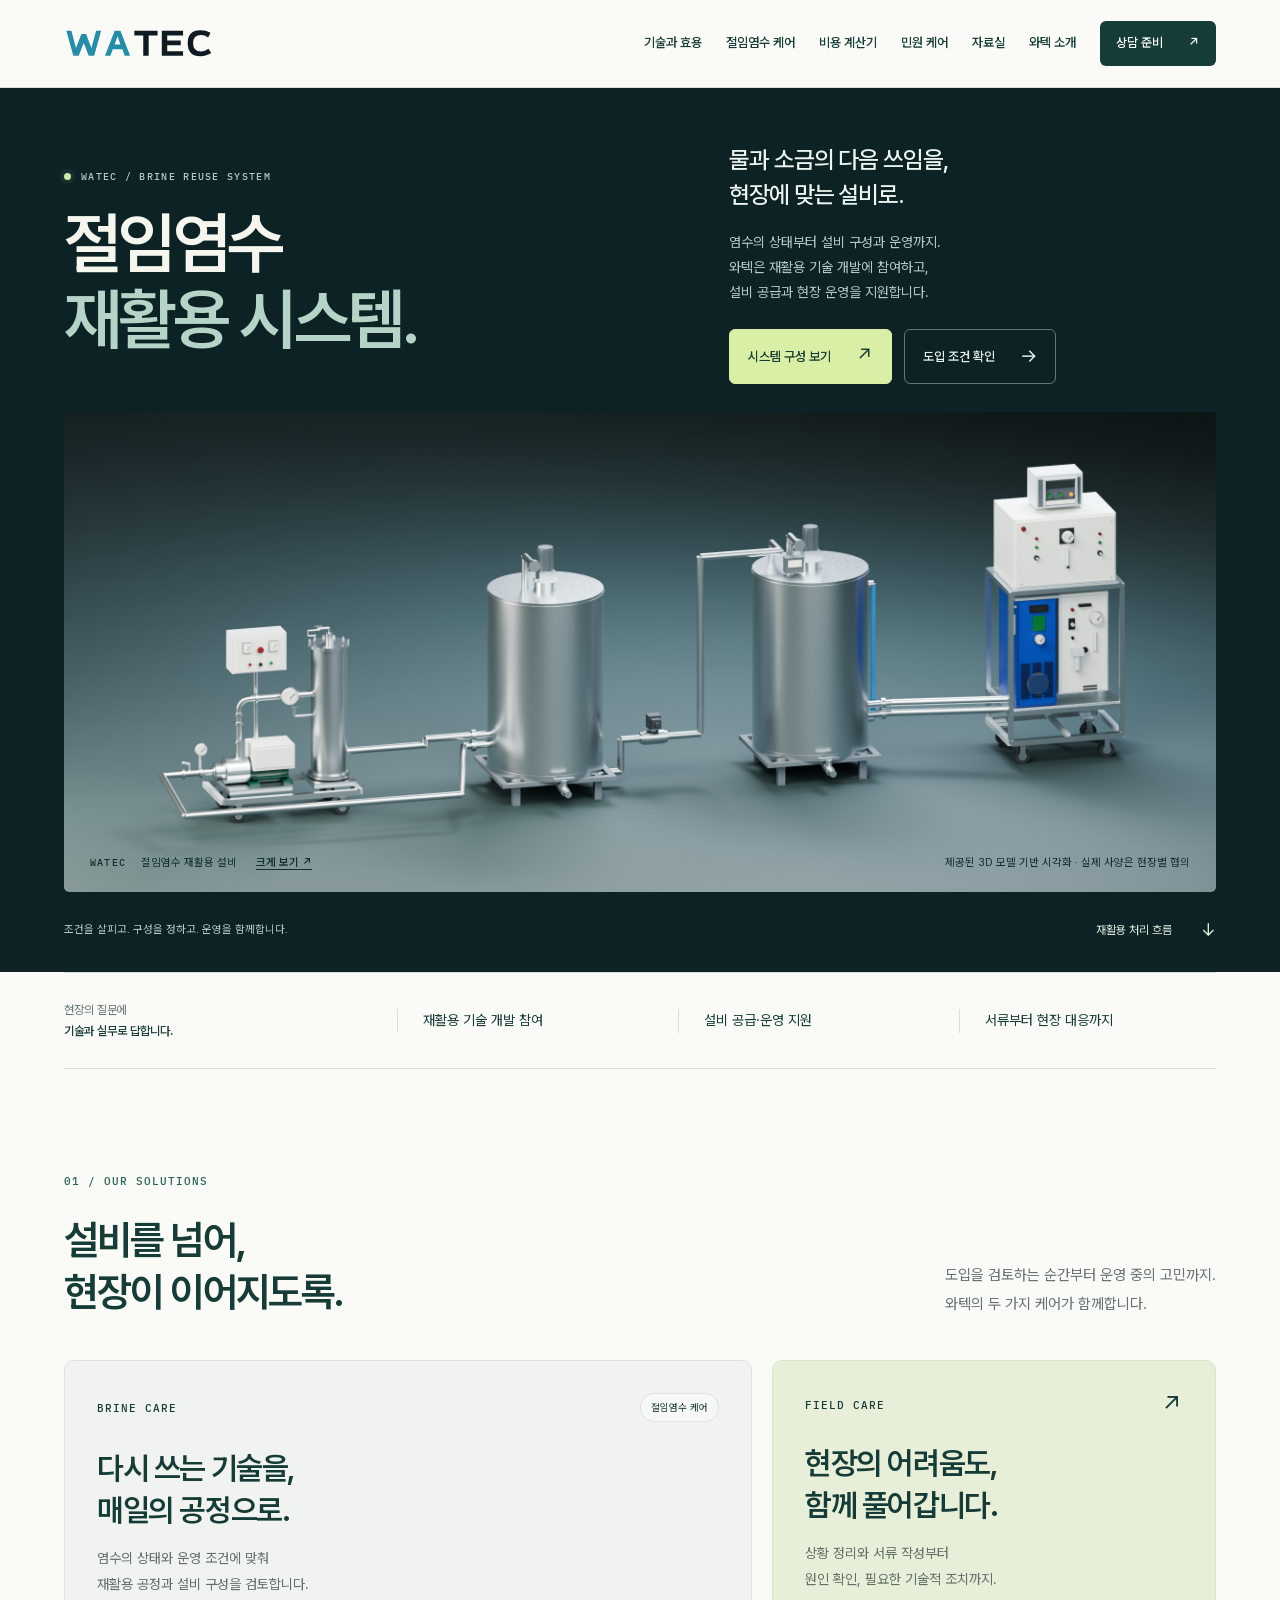
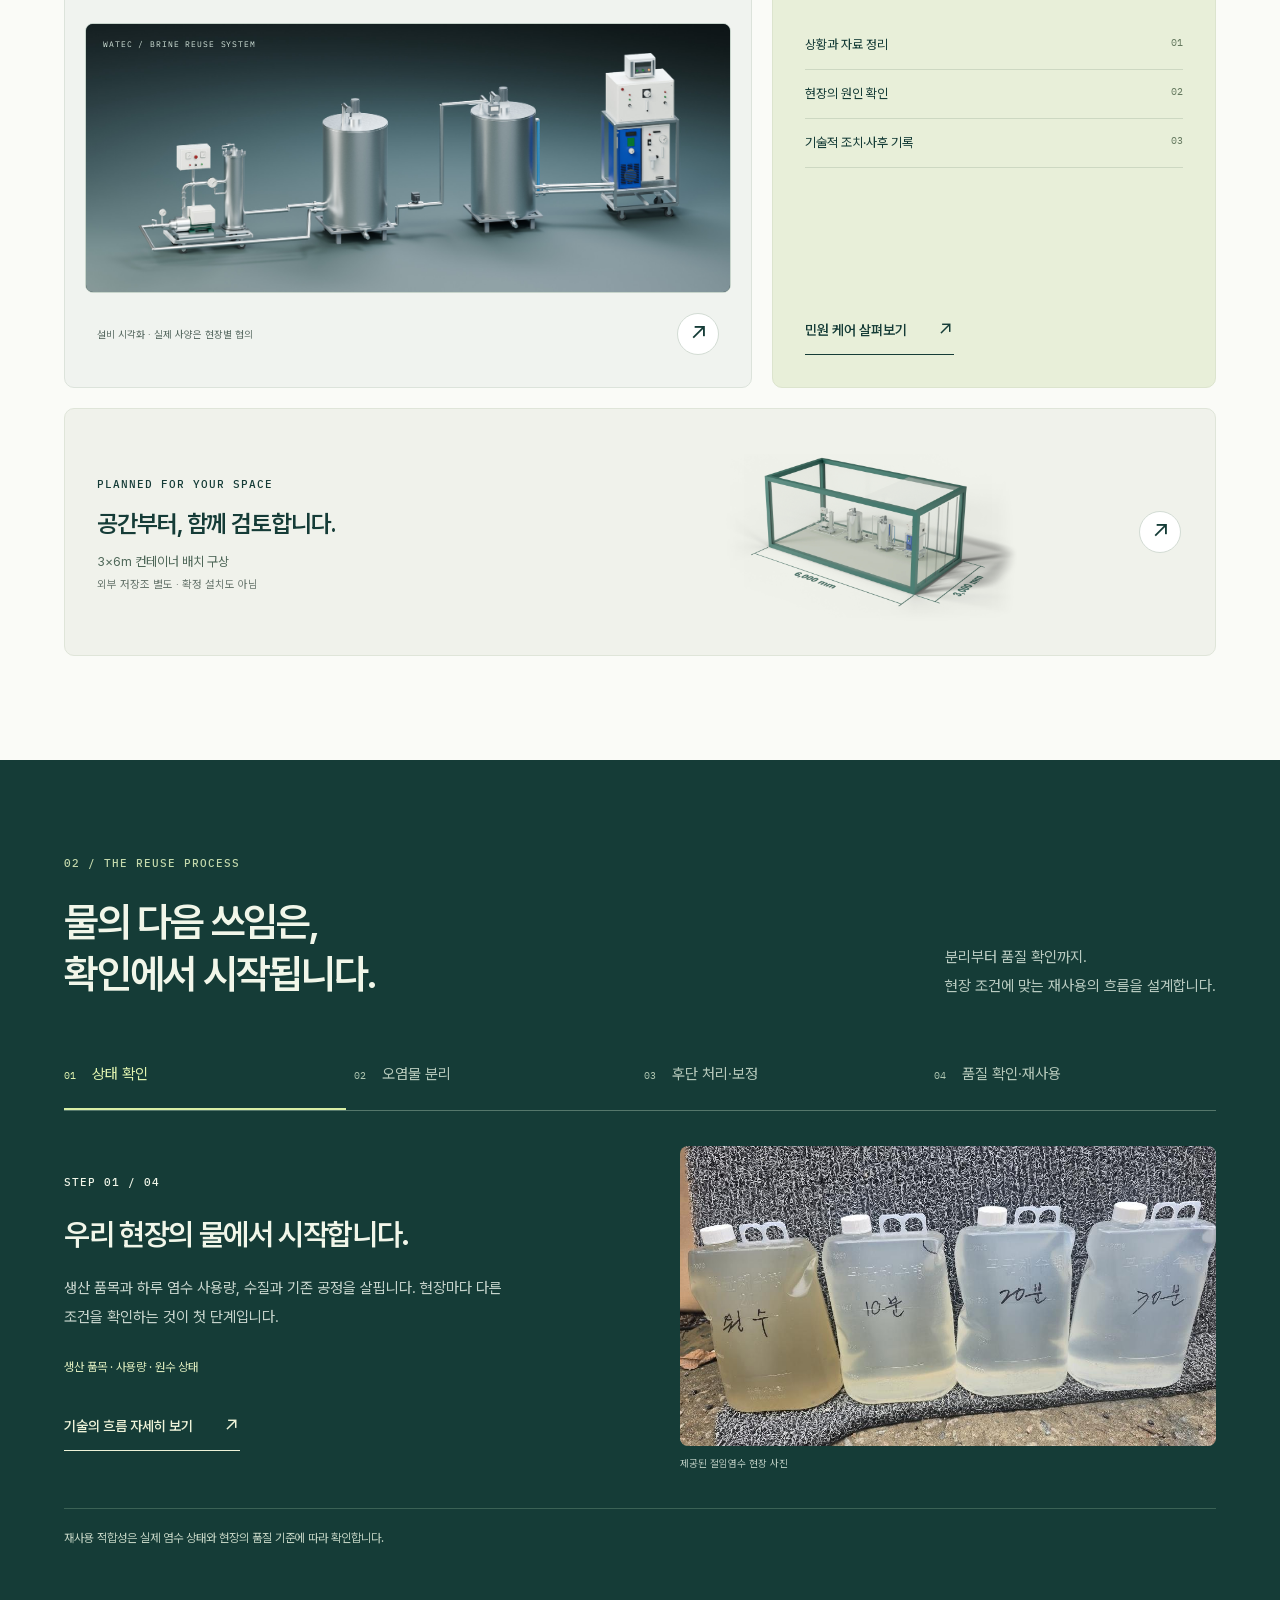
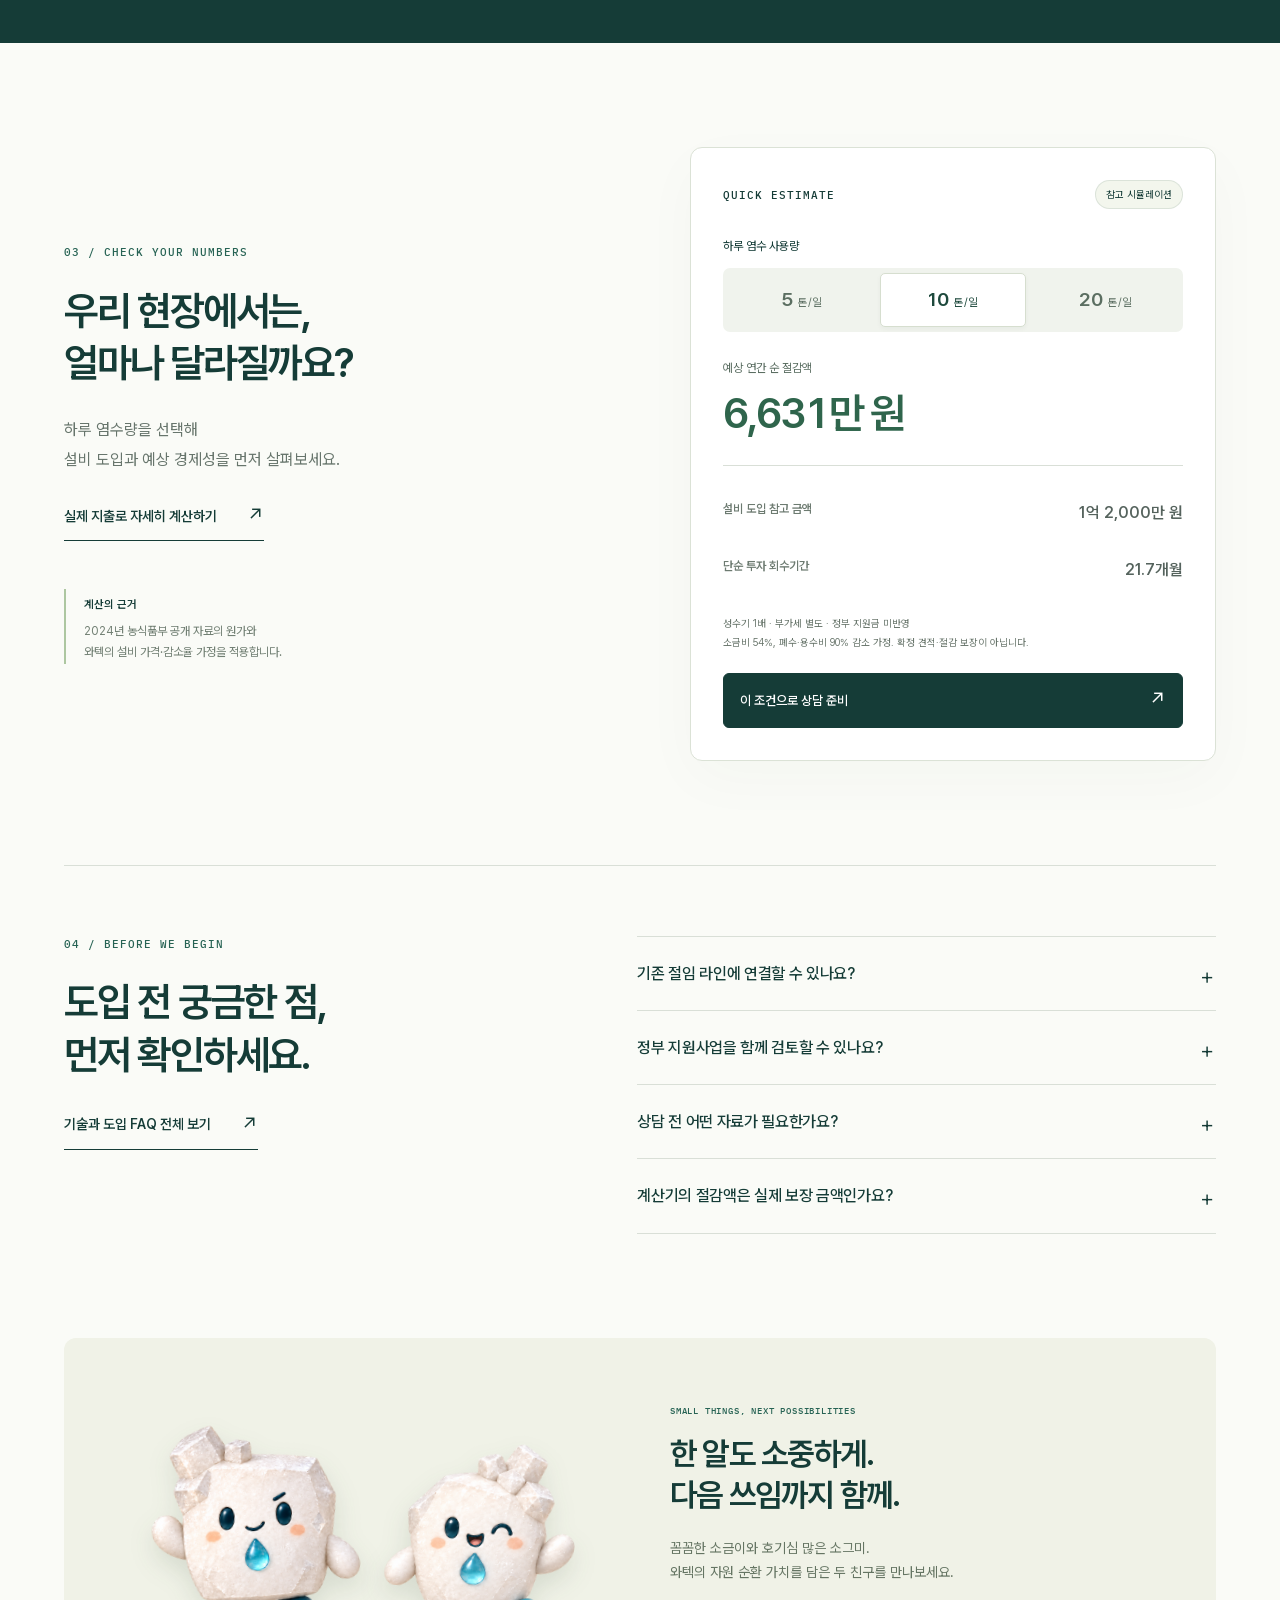
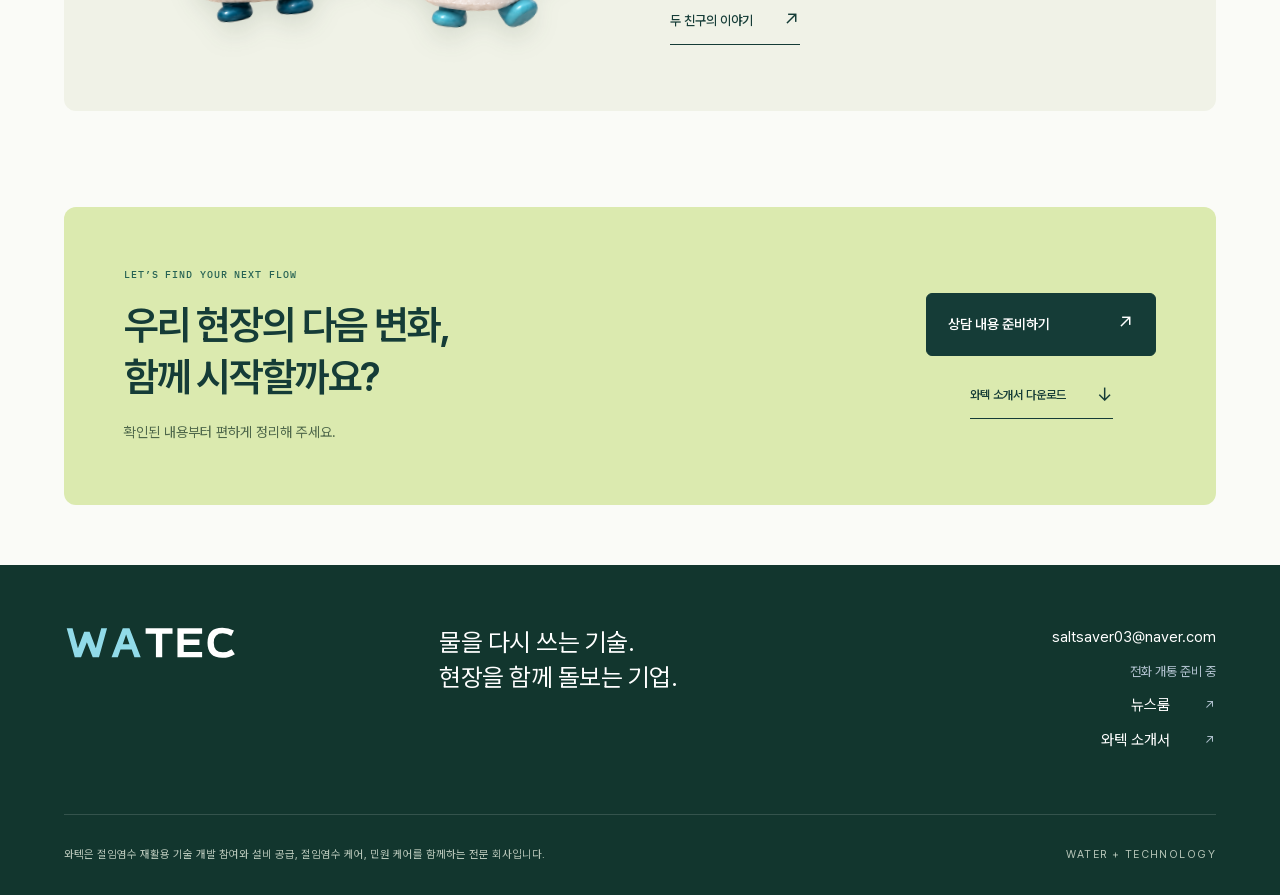
==== commit 7781c287: "Simplify equipment piping and refine product guidance" ====
--- a/index.html
+++ b/index.html
@@ -1,11 +1,11 @@
-<!doctype html><html lang="ko"><head><meta charset="utf-8"><meta name="viewport" content="width=device-width,initial-scale=1"><meta name="robots" content="noindex,nofollow"><meta name="description" content="절임염수 재활용과 현장 케어. 와텍은 절임염수 재활용 기술 개발 참여와 설비 공급, 절임염수 케어, 민원 케어를 함께하는 전문 회사입니다."><meta name="theme-color" content="#153c37"><meta property="og:type" content="website"><meta property="og:locale" content="ko_KR"><meta property="og:title" content="절임염수 재활용과 현장 케어 | WATEC 와텍"><meta property="og:description" content="와텍은 절임염수 재활용 기술 개발 참여와 설비 공급, 절임염수 케어, 민원 케어를 함께하는 전문 회사입니다."><title>절임염수 재활용과 현장 케어 | WATEC 와텍</title><link rel="icon" href="assets/favicon.svg?v=simple-3" type="image/svg+xml"><link rel="stylesheet" href="assets/fonts/pretendard/pretendard.css"><link rel="stylesheet" href="style.css?v=w27"><link rel="stylesheet" href="economics.css?v=w27"><link rel="stylesheet" href="postmodern.css?v=w29"><link rel="stylesheet" href="concept.css?v=w30"></head><body class="home-page"><a class="skip" href="#main">본문으로 이동</a><header class="header"><a class="brand" href="index.html" aria-label="WATEC 홈"><img src="assets/logo.svg?v=simple-3" width="174" height="36" alt="WATEC — WATER + TECHNOLOGY"></a><button class="menu-toggle" aria-label="메뉴 열기" aria-expanded="false" aria-controls="nav">메뉴 <span>＋</span></button><nav id="nav"><a href="technology.html">기술과 효용</a><a href="system.html">절임염수 케어</a><a href="economics.html">비용 계산기</a><a href="complaints.html">민원 케어</a><a href="resources.html">자료실</a><a href="about.html">와텍 소개</a><a class="nav-cta" href="inquiry.html">상담 준비 <span aria-hidden="true">↗</span></a></nav></header><main id="main">
+<!doctype html><html lang="ko"><head><meta charset="utf-8"><meta name="viewport" content="width=device-width,initial-scale=1"><meta name="robots" content="noindex,nofollow"><meta name="description" content="절임염수 재활용과 현장 케어. 와텍은 절임염수 재활용 기술 개발 참여와 설비 공급, 절임염수 케어, 민원 케어를 함께하는 전문 회사입니다."><meta name="theme-color" content="#153c37"><meta property="og:type" content="website"><meta property="og:locale" content="ko_KR"><meta property="og:title" content="절임염수 재활용과 현장 케어 | WATEC 와텍"><meta property="og:description" content="와텍은 절임염수 재활용 기술 개발 참여와 설비 공급, 절임염수 케어, 민원 케어를 함께하는 전문 회사입니다."><title>절임염수 재활용과 현장 케어 | WATEC 와텍</title><link rel="icon" href="assets/favicon.svg?v=simple-3" type="image/svg+xml"><link rel="stylesheet" href="assets/fonts/pretendard/pretendard.css"><link rel="stylesheet" href="style.css?v=w27"><link rel="stylesheet" href="economics.css?v=w27"><link rel="stylesheet" href="postmodern.css?v=w29"><link rel="stylesheet" href="concept.css?v=w31"></head><body class="home-page"><a class="skip" href="#main">본문으로 이동</a><header class="header"><a class="brand" href="index.html" aria-label="WATEC 홈"><img src="assets/logo.svg?v=simple-3" width="174" height="36" alt="WATEC — WATER + TECHNOLOGY"></a><button class="menu-toggle" aria-label="메뉴 열기" aria-expanded="false" aria-controls="nav">메뉴 <span>＋</span></button><nav id="nav"><a href="technology.html">기술과 효용</a><a href="system.html">절임염수 케어</a><a href="economics.html">비용 계산기</a><a href="complaints.html">민원 케어</a><a href="resources.html">자료실</a><a href="about.html">와텍 소개</a><a class="nav-cta" href="inquiry.html">상담 준비 <span aria-hidden="true">↗</span></a></nav></header><main id="main">
 <section class="w-product-hero" aria-labelledby="home-title">
   <div class="w-shell">
     <div class="w-product-top">
       <div><p class="w-eyebrow"><span class="w-dot" aria-hidden="true"></span> WATEC / BRINE REUSE SYSTEM</p><h1 id="home-title">절임염수 <br><em>재활용 시스템.</em></h1></div>
       <div class="w-product-intro"><p class="w-product-lead">물과 소금의 다음 쓰임을, <br>현장에 맞는 설비로.</p><p class="w-product-desc">염수의 상태부터 설비 구성과 운영까지. <br>와텍은 재활용 기술 개발에 참여하고, <br>설비 공급과 현장 운영을 지원합니다.</p><div class="w-actions"><a class="w-button" href="system.html">시스템 구성 보기 <span aria-hidden="true">↗</span></a><a class="w-button w-button-outline" href="inquiry.html?care=brine">도입 조건 확인 <span aria-hidden="true">→</span></a></div></div>
     </div>
-    <figure class="w-product-figure"><img src="assets/watec-equipment-hero-w30.jpg" srcset="assets/watec-equipment-hero-w30-960.jpg 960w, assets/watec-equipment-hero-w30-1600.jpg 1600w, assets/watec-equipment-hero-w30.jpg 2400w" sizes="(max-width: 680px) 100vw, (max-width: 1440px) 90vw, 1280px" width="2400" height="1000" fetchpriority="high" alt="펌프와 배관, 두 개의 처리 탱크, 제어반으로 구성된 와텍 절임염수 재활용 설비 3D 시각화"><figcaption><span><b>WATEC</b> 절임염수 재활용 설비 <a href="assets/watec-equipment-hero-w30.jpg" target="_blank" rel="noopener" aria-label="설비 이미지 크게 보기, 새 창">크게 보기 ↗</a></span><span>제공된 3D 모델 기반 시각화 · 실제 사양은 현장별 협의</span></figcaption></figure>
+    <figure class="w-product-figure"><img src="assets/watec-equipment-hero-w31.jpg" srcset="assets/watec-equipment-hero-w31-960.jpg 960w, assets/watec-equipment-hero-w31-1600.jpg 1600w, assets/watec-equipment-hero-w31.jpg 2400w" sizes="(max-width: 680px) 100vw, (max-width: 1440px) 90vw, 1280px" width="2400" height="1000" fetchpriority="high" alt="펌프와 배관, 두 개의 처리 탱크, 제어반으로 구성된 와텍 절임염수 재활용 설비 3D 시각화"><figcaption><span><b>WATEC</b> 절임염수 재활용 설비 <a href="assets/watec-equipment-hero-w31.jpg" target="_blank" rel="noopener" aria-label="설비 이미지 크게 보기, 새 창">크게 보기 ↗</a></span><span>제공된 3D 모델 기반 시각화 · 실제 사양은 현장별 협의</span></figcaption></figure>
     <div class="w-product-bottom"><p>조건을 살피고. 구성을 정하고. 운영을 함께합니다.</p><a href="#home-flow">재활용 처리 흐름 <span aria-hidden="true">↓</span></a></div>
   </div>
 </section>
@@ -13,7 +13,7 @@
 <section class="w-section w-shell" id="solutions">
   <div class="w-section-head"><div><p class="w-eyebrow">01 / OUR SOLUTIONS</p><h2>설비를 넘어, <br>현장이 이어지도록.</h2></div><p>도입을 검토하는 순간부터 운영 중의 고민까지. <br>와텍의 두 가지 케어가 함께합니다.</p></div>
   <div class="w-bento">
-    <article class="w-equipment-card"><div class="w-card-top"><span class="w-overline">BRINE CARE</span><span class="w-badge">절임염수 케어</span></div><h3>다시 쓰는 기술을, <br>매일의 공정으로.</h3><p>염수의 상태와 운영 조건에 맞춰 <br>재활용 공정과 설비 구성을 검토합니다.</p><div class="w-equipment-stage"><img src="assets/watec-equipment-w29.jpg" srcset="assets/watec-equipment-w29-960.jpg 960w, assets/watec-equipment-w29.jpg 1920w" sizes="(max-width: 680px) 88vw, 45vw" width="1920" height="1080" loading="lazy" alt="처리 탱크와 배관, 제어반을 표현한 절임염수 재활용 설비 시각화"><span class="w-stage-label" aria-hidden="true">WATEC / BRINE REUSE SYSTEM</span></div><div class="w-card-bottom"><span>설비 시각화 · 실제 사양은 현장별 협의</span><a class="w-round-link" href="system.html" aria-label="절임염수 케어 자세히 보기">↗</a></div></article>
+    <article class="w-equipment-card"><div class="w-card-top"><span class="w-overline">BRINE CARE</span><span class="w-badge">절임염수 케어</span></div><h3>다시 쓰는 기술을, <br>매일의 공정으로.</h3><p>염수의 상태와 운영 조건에 맞춰 <br>재활용 공정과 설비 구성을 검토합니다.</p><div class="w-equipment-stage"><img src="assets/watec-equipment-hero-w31.jpg" srcset="assets/watec-equipment-hero-w31-960.jpg 960w, assets/watec-equipment-hero-w31-1600.jpg 1600w" sizes="(max-width: 680px) 88vw, 50vw" width="2400" height="1000" loading="lazy" alt="처리 탱크와 배관, 제어반을 표현한 절임염수 재활용 설비 시각화"><span class="w-stage-label" aria-hidden="true">WATEC / BRINE REUSE SYSTEM</span></div><div class="w-card-bottom"><span>설비 시각화 · 실제 사양은 현장별 협의</span><a class="w-round-link" href="system.html" aria-label="절임염수 케어 자세히 보기">↗</a></div></article>
     <article class="w-care-card"><div class="w-card-top"><span class="w-overline">FIELD CARE</span><span class="w-outline-icon" aria-hidden="true">↗</span></div><h3>현장의 어려움도, <br>함께 풀어갑니다.</h3><p>상황 정리와 서류 작성부터 <br>원인 확인, 필요한 기술적 조치까지.</p><ul><li>상황과 자료 정리 <span>01</span></li><li>현장의 원인 확인 <span>02</span></li><li>기술적 조치·사후 기록 <span>03</span></li></ul><a class="w-text-link" href="complaints.html">민원 케어 살펴보기 <span aria-hidden="true">↗</span></a></article>
     <a class="w-install-card" href="technology.html#installation"><div><span class="w-overline">PLANNED FOR YOUR SPACE</span><h3>공간부터, 함께 검토합니다.</h3><p>3×6m 컨테이너 배치 구상 <br><small>외부 저장조 별도 · 확정 설치도 아님</small></p></div><img src="assets/container-xray.webp" width="1536" height="1024" loading="lazy" alt="컨테이너 안의 설비 배치를 보여 주는 개념 시각화"><span class="w-round-link" aria-hidden="true">↗</span></a>
   </div>
@@ -21,7 +21,7 @@
 <section class="w-flow" id="home-flow"><div class="w-shell">
   <div class="w-section-head"><div><p class="w-eyebrow">02 / THE REUSE PROCESS</p><h2>물의 다음 쓰임은, <br>확인에서 시작됩니다.</h2></div><p>분리부터 품질 확인까지. <br>현장 조건에 맞는 재사용의 흐름을 설계합니다.</p></div>
   <div class="w-flow-tabs" role="tablist" aria-label="재활용 처리 단계" hidden><button type="button" role="tab" id="flow-tab-0" aria-controls="flow-panel-0" aria-selected="true" tabindex="0"><span>01</span>상태 확인</button><button type="button" role="tab" id="flow-tab-1" aria-controls="flow-panel-1" aria-selected="false" tabindex="-1"><span>02</span>오염물 분리</button><button type="button" role="tab" id="flow-tab-2" aria-controls="flow-panel-2" aria-selected="false" tabindex="-1"><span>03</span>후단 처리·보정</button><button type="button" role="tab" id="flow-tab-3" aria-controls="flow-panel-3" aria-selected="false" tabindex="-1"><span>04</span>품질 확인·재사용</button></div>
-  <div class="w-flow-panels"><article class="flow-panel" id="flow-panel-0" role="tabpanel" aria-labelledby="flow-tab-0" tabindex="0"><div class="flow-panel-copy"><span class="w-overline">STEP 01 / 04</span><h3>우리 현장의 물에서 시작합니다.</h3><p>생산 품목과 하루 염수 사용량, 수질과 기존 공정을 살핍니다. 현장마다 다른 조건을 확인하는 것이 첫 단계입니다.</p><span class="flow-check">생산 품목 · 사용량 · 원수 상태</span><a class="w-text-link" href="technology.html#principle">기술의 흐름 자세히 보기 <span aria-hidden="true">↗</span></a></div><figure><img src="assets/highsalt-series.jpg" width="900" height="600" loading="lazy" alt="제공된 절임염수 현장 사진"><figcaption>제공된 절임염수 현장 사진</figcaption></figure></article><article class="flow-panel" id="flow-panel-1" role="tabpanel" aria-labelledby="flow-tab-1" tabindex="0"><div class="flow-panel-copy"><span class="w-overline">STEP 02 / 04</span><h3>작은 기포로, 분리의 가능성을.</h3><p>버블·부상분리를 이용해 오염물을 떠오르게 하고, 다단 챔버에서 걷어내는 구성을 검토합니다.</p><span class="flow-check">버블 발생 · 부상분리 · 다단 챔버</span><a class="w-text-link" href="technology.html#principle">기술의 흐름 자세히 보기 <span aria-hidden="true">↗</span></a></div><figure><div class="foam-rotate"><img src="assets/foam-chamber.jpg" width="900" height="600" loading="lazy" alt="제공된 거품 포집 챔버 현장 사진"></div><figcaption>제공된 거품 포집 챔버 현장 사진</figcaption></figure></article><article class="flow-panel" id="flow-panel-2" role="tabpanel" aria-labelledby="flow-tab-2" tabindex="0"><div class="flow-panel-copy"><span class="w-overline">STEP 03 / 04</span><h3>다음 공정에 필요한 조건으로.</h3><p>후단 오존 처리, 계측과 염도 보정 등 현장에 필요한 범위를 정합니다. 분리와 후단 처리를 하나의 흐름으로 연결합니다.</p><span class="flow-check">후단 처리 · 계측 · 염도 보정</span><a class="w-text-link" href="technology.html#principle">기술의 흐름 자세히 보기 <span aria-hidden="true">↗</span></a></div><figure><img src="assets/watec-equipment-w29.jpg" srcset="assets/watec-equipment-w29-960.jpg 960w, assets/watec-equipment-w29.jpg 1920w" sizes="(max-width: 680px) 88vw, 45vw" width="900" height="600" loading="lazy" alt="처리 탱크와 제어반을 표현한 설비 시각화"><figcaption>처리 탱크와 제어반을 표현한 설비 시각화</figcaption></figure></article><article class="flow-panel" id="flow-panel-3" role="tabpanel" aria-labelledby="flow-tab-3" tabindex="0"><div class="flow-panel-copy"><span class="w-overline">STEP 04 / 04</span><h3>확인한 물을, 다음 쓰임으로.</h3><p>염도·탁도·냄새·pH·미생물·잔류오존 등 필요한 기준을 확인하고 재사용 여부를 판단합니다. 운전 기록과 관리도 함께 살핍니다.</p><span class="flow-check">품질 기준 · 재사용 판단 · 운전 기록</span><a class="w-text-link" href="technology.html#principle">기술의 흐름 자세히 보기 <span aria-hidden="true">↗</span></a></div><figure><img src="assets/watec-water-w29.jpg" srcset="assets/watec-water-w29-960.jpg 960w, assets/watec-water-w29.jpg 1536w" sizes="(max-width: 680px) 88vw, 45vw" width="900" height="600" loading="lazy" alt="물의 흐름을 표현한 브랜드 연출 이미지"><figcaption>물의 흐름을 표현한 브랜드 연출 이미지</figcaption></figure></article></div>
+  <div class="w-flow-panels"><article class="flow-panel" id="flow-panel-0" role="tabpanel" aria-labelledby="flow-tab-0" tabindex="0"><div class="flow-panel-copy"><span class="w-overline">STEP 01 / 04</span><h3>우리 현장의 물에서 시작합니다.</h3><p>생산 품목과 하루 염수 사용량, 수질과 기존 공정을 살핍니다. 현장마다 다른 조건을 확인하는 것이 첫 단계입니다.</p><span class="flow-check">생산 품목 · 사용량 · 원수 상태</span><a class="w-text-link" href="technology.html#principle">기술의 흐름 자세히 보기 <span aria-hidden="true">↗</span></a></div><figure><img src="assets/highsalt-series.jpg" width="900" height="600" loading="lazy" alt="제공된 절임염수 현장 사진"><figcaption>제공된 절임염수 현장 사진</figcaption></figure></article><article class="flow-panel" id="flow-panel-1" role="tabpanel" aria-labelledby="flow-tab-1" tabindex="0"><div class="flow-panel-copy"><span class="w-overline">STEP 02 / 04</span><h3>작은 기포로, 분리의 가능성을.</h3><p>버블·부상분리를 이용해 오염물을 떠오르게 하고, 다단 챔버에서 걷어내는 구성을 검토합니다.</p><span class="flow-check">버블 발생 · 부상분리 · 다단 챔버</span><a class="w-text-link" href="technology.html#principle">기술의 흐름 자세히 보기 <span aria-hidden="true">↗</span></a></div><figure><div class="foam-rotate"><img src="assets/foam-chamber.jpg" width="900" height="600" loading="lazy" alt="제공된 거품 포집 챔버 현장 사진"></div><figcaption>제공된 거품 포집 챔버 현장 사진</figcaption></figure></article><article class="flow-panel" id="flow-panel-2" role="tabpanel" aria-labelledby="flow-tab-2" tabindex="0"><div class="flow-panel-copy"><span class="w-overline">STEP 03 / 04</span><h3>다음 공정에 필요한 조건으로.</h3><p>후단 오존 처리, 계측과 염도 보정 등 현장에 필요한 범위를 정합니다. 분리와 후단 처리를 하나의 흐름으로 연결합니다.</p><span class="flow-check">후단 처리 · 계측 · 염도 보정</span><a class="w-text-link" href="technology.html#principle">기술의 흐름 자세히 보기 <span aria-hidden="true">↗</span></a></div><figure><img src="assets/watec-equipment-hero-w31.jpg" width="900" height="600" loading="lazy" alt="처리 탱크와 제어반을 표현한 설비 시각화"><figcaption>처리 탱크와 제어반을 표현한 설비 시각화</figcaption></figure></article><article class="flow-panel" id="flow-panel-3" role="tabpanel" aria-labelledby="flow-tab-3" tabindex="0"><div class="flow-panel-copy"><span class="w-overline">STEP 04 / 04</span><h3>확인한 물을, 다음 쓰임으로.</h3><p>염도·탁도·냄새·pH·미생물·잔류오존 등 필요한 기준을 확인하고 재사용 여부를 판단합니다. 운전 기록과 관리도 함께 살핍니다.</p><span class="flow-check">품질 기준 · 재사용 판단 · 운전 기록</span><a class="w-text-link" href="technology.html#principle">기술의 흐름 자세히 보기 <span aria-hidden="true">↗</span></a></div><figure><img src="assets/watec-water-w29.jpg" srcset="assets/watec-water-w29-960.jpg 960w, assets/watec-water-w29.jpg 1536w" sizes="(max-width: 680px) 88vw, 45vw" width="900" height="600" loading="lazy" alt="물의 흐름을 표현한 브랜드 연출 이미지"><figcaption>물의 흐름을 표현한 브랜드 연출 이미지</figcaption></figure></article></div>
   <p class="w-flow-note">재사용 적합성은 실제 염수 상태와 현장의 품질 기준에 따라 확인합니다.</p>
 </div></section>
 <section class="w-section w-shell w-economics" id="home-economics">
--- a/concept.css
+++ b/concept.css
@@ -96,3 +96,8 @@
 @media(max-width:680px){.w-product-figure figcaption,.w-product-figure figcaption b{color:#ceded6}.w-product-figure figcaption a{margin-left:14px;font-size:10px;padding-block:9px}.w-product-figure figcaption a:focus-visible{outline-color:#e8fac7}.w-product-figure figcaption{padding-top:0}}
 .w-product-desc{word-break:keep-all}
 @media(max-width:680px){.w-product-desc br{display:none}}
+
+/* W31 shares the approved studio image with the product explanation. */
+.w-equipment-stage:has(img[src*="hero-w31"]){background:#10272a;border-color:#c7d4cb}
+.w-equipment-stage img[src*="hero-w31"],.flow-panel img[src*="hero-w31"]{height:auto;max-height:none;aspect-ratio:12/5;object-fit:contain;background:#10272a}
+.w-equipment-stage:has(img[src*="hero-w31"]) .w-stage-label{color:#d3e4da}
